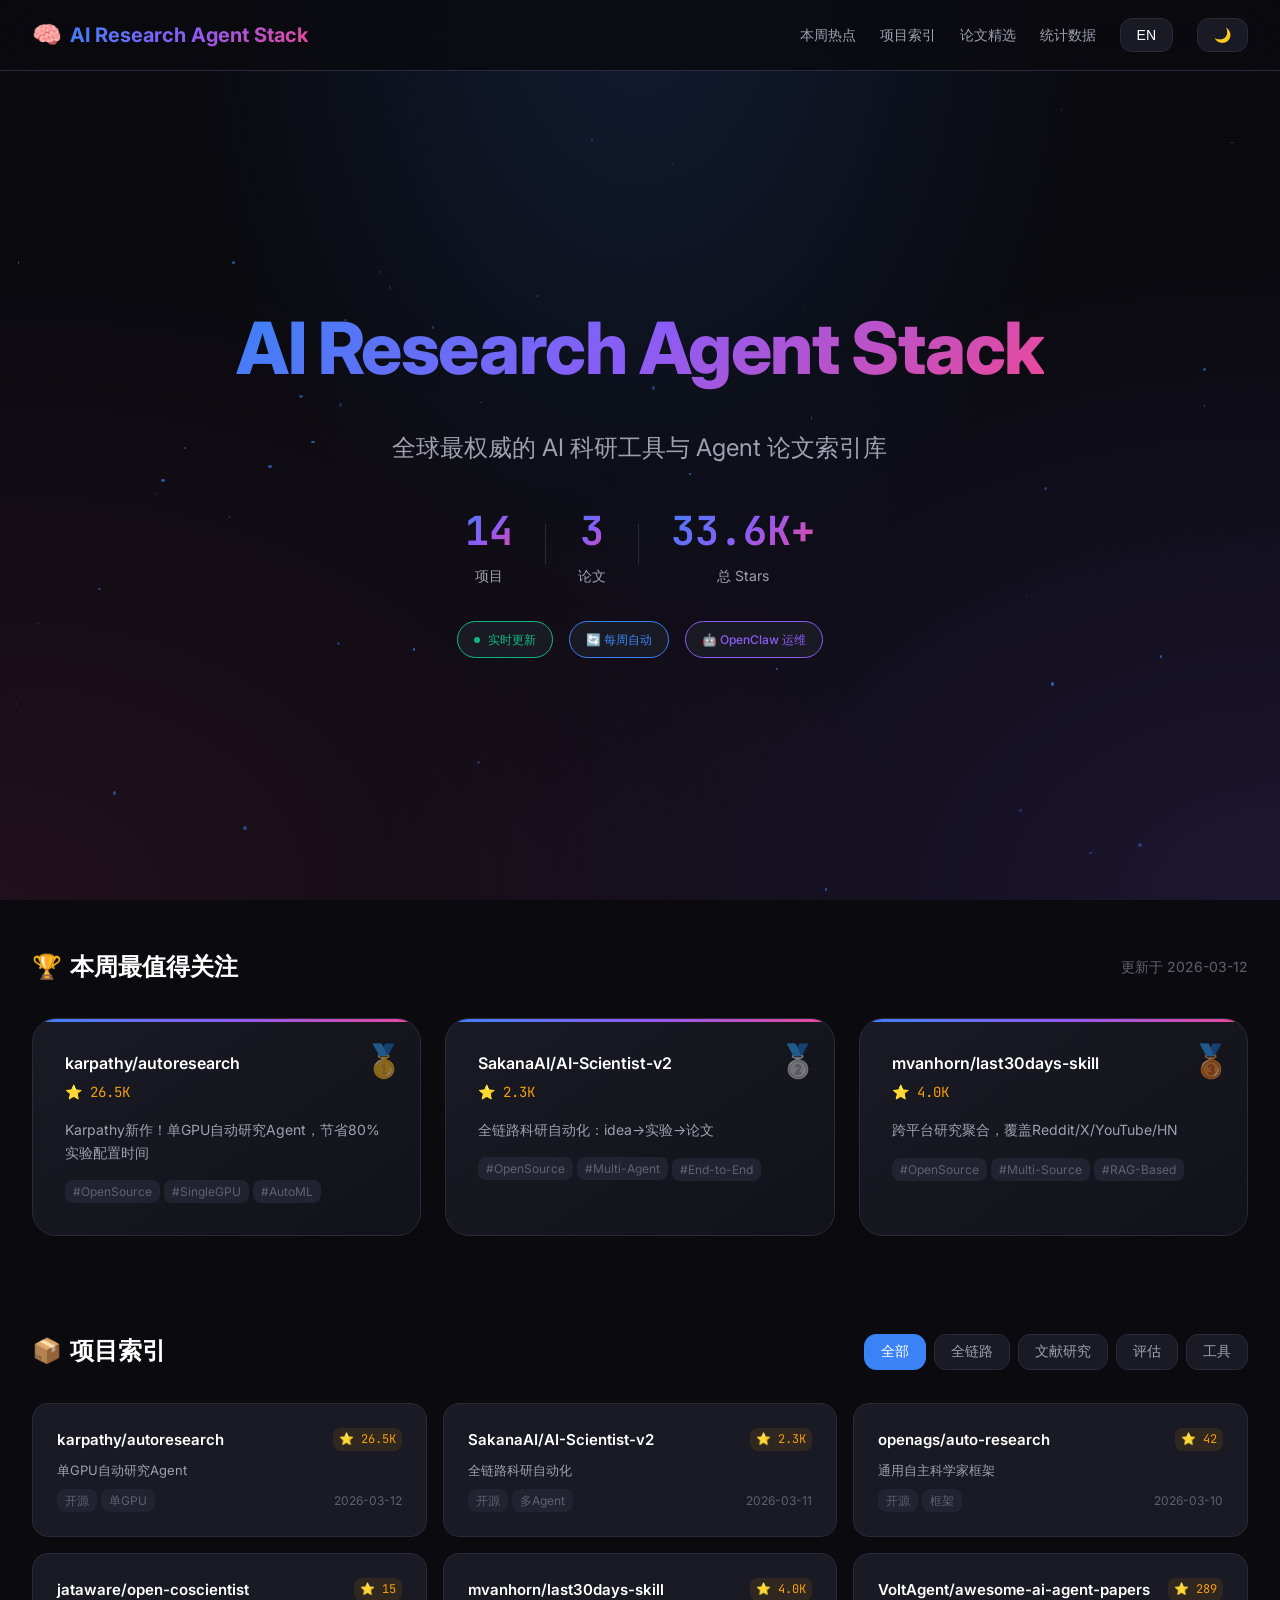
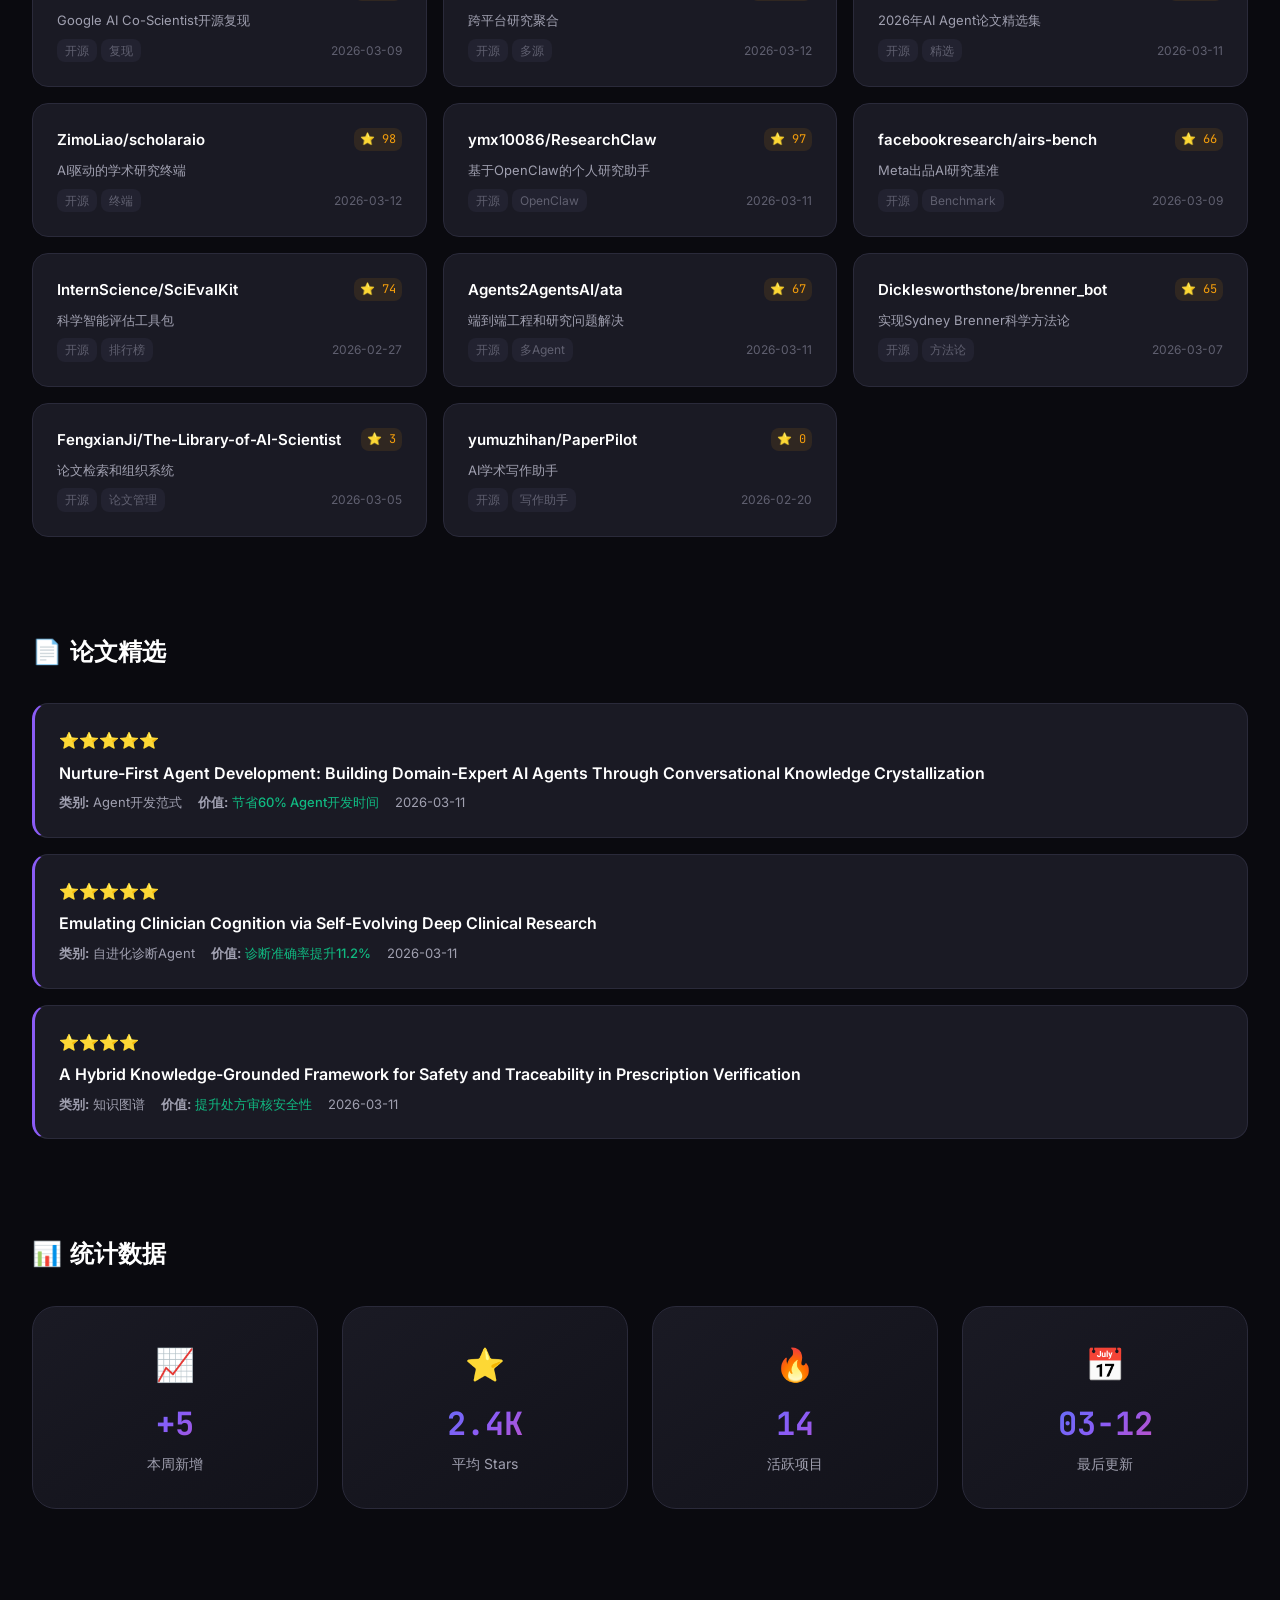
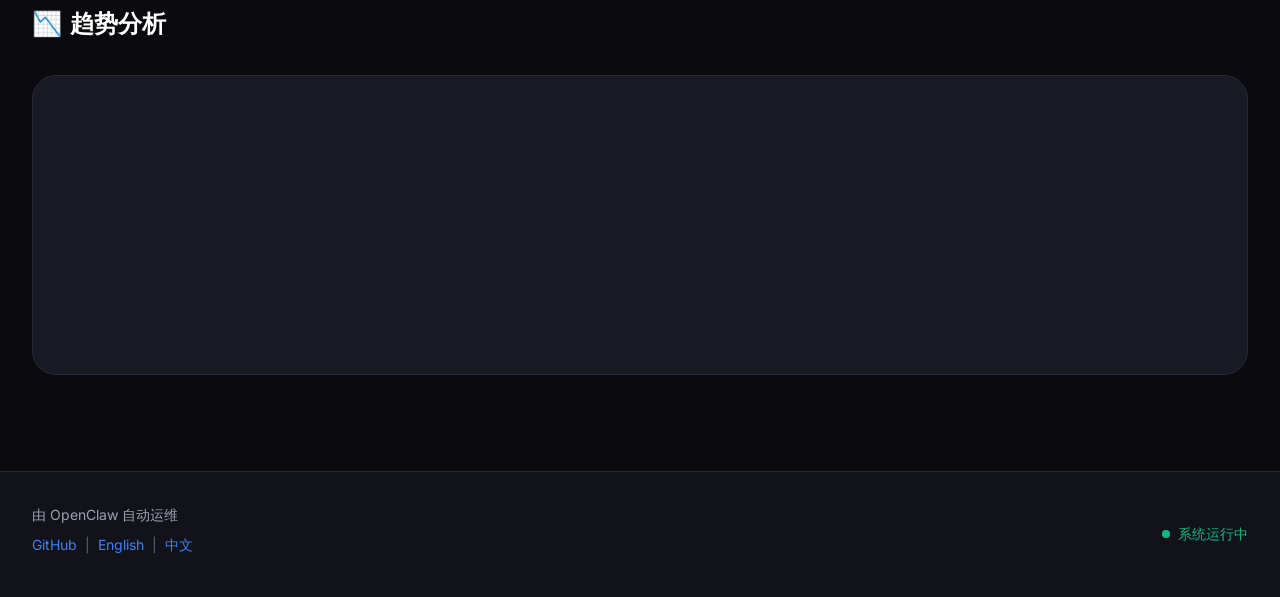
==== docs/index.html @ 5988ff5e "feat: add bilingual support and interactive dashboard - Add README_CN.md for Chinese version - Add m" ====
<!DOCTYPE html>
<html lang="zh-CN">
<head>
    <meta charset="UTF-8">
    <meta name="viewport" content="width=device-width, initial-scale=1.0">
    <title>AI Research Agent Stack - 实时看板</title>
    <link rel="stylesheet" href="css/style.css">
    <link rel="preconnect" href="https://fonts.googleapis.com">
    <link rel="preconnect" href="https://fonts.gstatic.com" crossorigin>
    <link href="https://fonts.googleapis.com/css2?family=Inter:wght@300;400;500;600;700&family=JetBrains+Mono:wght@400;500&display=swap" rel="stylesheet">
</head>
<body>
    <!-- 导航栏 -->
    <nav class="navbar">
        <div class="nav-container">
            <div class="nav-logo">
                <span class="logo-icon">🧠</span>
                <span class="logo-text">AI Research Agent Stack</span>
            </div>
            <div class="nav-links">
                <a href="#highlights" class="nav-link">本周热点</a>
                <a href="#projects" class="nav-link">项目索引</a>
                <a href="#papers" class="nav-link">论文精选</a>
                <a href="#stats" class="nav-link">统计数据</a>
                <button class="lang-toggle" onclick="toggleLanguage()">
                    <span id="langText">EN</span>
                </button>
                <button class="theme-toggle" onclick="toggleTheme()">
                    <span id="themeIcon">🌙</span>
                </button>
            </div>
        </div>
    </nav>

    <!-- 主内容 -->
    <main class="main-content">
        <!-- Hero 区域 -->
        <section class="hero">
            <div class="hero-bg">
                <div class="hero-gradient"></div>
                <div class="hero-particles" id="particles"></div>
            </div>
            <div class="hero-content">
                <h1 class="hero-title">
                    <span class="title-gradient">AI Research Agent Stack</span>
                </h1>
                <p class="hero-subtitle" data-zh="全球最权威的 AI 科研工具与 Agent 论文索引库" data-en="The World's Most Authoritative AI Research Tools & Agent Paper Index">
                    全球最权威的 AI 科研工具与 Agent 论文索引库
                </p>
                <div class="hero-stats">
                    <div class="stat-item">
                        <span class="stat-value" id="totalProjects">14</span>
                        <span class="stat-label" data-zh="项目" data-en="Projects">项目</span>
                    </div>
                    <div class="stat-divider"></div>
                    <div class="stat-item">
                        <span class="stat-value" id="totalPapers">3</span>
                        <span class="stat-label" data-zh="论文" data-en="Papers">论文</span>
                    </div>
                    <div class="stat-divider"></div>
                    <div class="stat-item">
                        <span class="stat-value" id="totalStars">33K+</span>
                        <span class="stat-label" data-zh="总 Stars" data-en="Total Stars">总 Stars</span>
                    </div>
                </div>
                <div class="hero-badges">
                    <span class="badge badge-green">
                        <span class="badge-dot"></span>
                        <span data-zh="实时更新" data-en="Live Updates">实时更新</span>
                    </span>
                    <span class="badge badge-blue">🔄 每周自动</span>
                    <span class="badge badge-purple">🤖 OpenClaw 运维</span>
                </div>
            </div>
        </section>

        <!-- 本周热点 -->
        <section id="highlights" class="section">
            <div class="section-header">
                <h2 class="section-title">
                    <span class="title-icon">🏆</span>
                    <span data-zh="本周最值得关注" data-en="This Week's Highlights">本周最值得关注</span>
                </h2>
                <span class="update-time" id="updateTime">更新于 2026-03-12</span>
            </div>
            <div class="highlights-grid" id="highlightsGrid">
                <!-- 动态生成 -->
            </div>
        </section>

        <!-- 项目索引 -->
        <section id="projects" class="section">
            <div class="section-header">
                <h2 class="section-title">
                    <span class="title-icon">📦</span>
                    <span data-zh="项目索引" data-en="Project Index">项目索引</span>
                </h2>
                <div class="filter-tabs">
                    <button class="filter-tab active" data-filter="all" data-zh="全部" data-en="All">全部</button>
                    <button class="filter-tab" data-filter="full-stack-research" data-zh="全链路" data-en="Full-Stack">全链路</button>
                    <button class="filter-tab" data-filter="literature-research" data-zh="文献研究" data-en="Literature">文献研究</button>
                    <button class="filter-tab" data-filter="benchmark" data-zh="评估" data-en="Benchmark">评估</button>
                    <button class="filter-tab" data-filter="workflow-tools" data-zh="工具" data-en="Tools">工具</button>
                </div>
            </div>
            <div class="projects-grid" id="projectsGrid">
                <!-- 动态生成 -->
            </div>
        </section>

        <!-- 论文精选 -->
        <section id="papers" class="section">
            <div class="section-header">
                <h2 class="section-title">
                    <span class="title-icon">📄</span>
                    <span data-zh="论文精选" data-en="Featured Papers">论文精选</span>
                </h2>
            </div>
            <div class="papers-list" id="papersList">
                <!-- 动态生成 -->
            </div>
        </section>

        <!-- 统计数据 -->
        <section id="stats" class="section">
            <div class="section-header">
                <h2 class="section-title">
                    <span class="title-icon">📊</span>
                    <span data-zh="统计数据" data-en="Statistics">统计数据</span>
                </h2>
            </div>
            <div class="stats-grid">
                <div class="stat-card">
                    <div class="stat-card-icon">📈</div>
                    <div class="stat-card-value" id="weeklyNew">+5</div>
                    <div class="stat-card-label" data-zh="本周新增" data-en="New This Week">本周新增</div>
                </div>
                <div class="stat-card">
                    <div class="stat-card-icon">⭐</div>
                    <div class="stat-card-value" id="avgStars">2.4K</div>
                    <div class="stat-card-label" data-zh="平均 Stars" data-en="Avg Stars">平均 Stars</div>
                </div>
                <div class="stat-card">
                    <div class="stat-card-icon">🔥</div>
                    <div class="stat-card-value" id="activeProjects">14</div>
                    <div class="stat-card-label" data-zh="活跃项目" data-en="Active Projects">活跃项目</div>
                </div>
                <div class="stat-card">
                    <div class="stat-card-icon">📅</div>
                    <div class="stat-card-value" id="lastUpdate">03-12</div>
                    <div class="stat-card-label" data-zh="最后更新" data-en="Last Updated">最后更新</div>
                </div>
            </div>
        </section>

        <!-- 趋势图表 -->
        <section class="section">
            <div class="section-header">
                <h2 class="section-title">
                    <span class="title-icon">📉</span>
                    <span data-zh="趋势分析" data-en="Trend Analysis">趋势分析</span>
                </h2>
            </div>
            <div class="chart-container">
                <canvas id="trendChart"></canvas>
            </div>
        </section>
    </main>

    <!-- 页脚 -->
    <footer class="footer">
        <div class="footer-content">
            <div class="footer-info">
                <p data-zh="由 OpenClaw 自动运维" data-en="Maintained by OpenClaw">由 OpenClaw 自动运维</p>
                <p class="footer-links">
                    <a href="https://github.com/caimingshuo/AI-Research-Agent-Stack" target="_blank">GitHub</a>
                    <span class="footer-divider">|</span>
                    <a href="README.md">English</a>
                    <span class="footer-divider">|</span>
                    <a href="README_CN.md">中文</a>
                </p>
            </div>
            <div class="footer-status">
                <span class="status-dot"></span>
                <span data-zh="系统运行中" data-en="System Online">系统运行中</span>
            </div>
        </div>
    </footer>

    <script src="js/app.js"></script>
</body>
</html>
---- docs/css/style.css ----
/* ===== CSS 变量 ===== */
:root {
    /* 颜色 */
    --bg-primary: #0a0a0f;
    --bg-secondary: #12121a;
    --bg-card: #1a1a24;
    --bg-hover: #222230;
    
    --text-primary: #ffffff;
    --text-secondary: #a0a0b0;
    --text-muted: #606070;
    
    --accent-blue: #3b82f6;
    --accent-purple: #8b5cf6;
    --accent-green: #10b981;
    --accent-orange: #f59e0b;
    --accent-pink: #ec4899;
    --accent-cyan: #06b6d4;
    
    --border-color: #2a2a3a;
    --gradient-primary: linear-gradient(135deg, #3b82f6 0%, #8b5cf6 50%, #ec4899 100%);
    --gradient-card: linear-gradient(145deg, #1a1a24 0%, #12121a 100%);
    
    /* 间距 */
    --spacing-xs: 0.25rem;
    --spacing-sm: 0.5rem;
    --spacing-md: 1rem;
    --spacing-lg: 1.5rem;
    --spacing-xl: 2rem;
    --spacing-2xl: 3rem;
    
    /* 圆角 */
    --radius-sm: 0.5rem;
    --radius-md: 0.75rem;
    --radius-lg: 1rem;
    --radius-xl: 1.5rem;
    
    /* 阴影 */
    --shadow-sm: 0 1px 2px rgba(0, 0, 0, 0.3);
    --shadow-md: 0 4px 6px rgba(0, 0, 0, 0.4);
    --shadow-lg: 0 10px 15px rgba(0, 0, 0, 0.5);
    --shadow-glow: 0 0 20px rgba(59, 130, 246, 0.3);
    
    /* 动画 */
    --transition-fast: 150ms ease;
    --transition-normal: 250ms ease;
    --transition-slow: 400ms ease;
}

/* 浅色主题 */
[data-theme="light"] {
    --bg-primary: #f8fafc;
    --bg-secondary: #ffffff;
    --bg-card: #ffffff;
    --bg-hover: #f1f5f9;
    
    --text-primary: #1e293b;
    --text-secondary: #64748b;
    --text-muted: #94a3b8;
    
    --border-color: #e2e8f0;
    --gradient-card: linear-gradient(145deg, #ffffff 0%, #f8fafc 100%);
    
    --shadow-sm: 0 1px 2px rgba(0, 0, 0, 0.05);
    --shadow-md: 0 4px 6px rgba(0, 0, 0, 0.07);
    --shadow-lg: 0 10px 15px rgba(0, 0, 0, 0.1);
}

/* ===== 基础样式 ===== */
* {
    margin: 0;
    padding: 0;
    box-sizing: border-box;
}

html {
    scroll-behavior: smooth;
}

body {
    font-family: 'Inter', -apple-system, BlinkMacSystemFont, 'Segoe UI', sans-serif;
    background-color: var(--bg-primary);
    color: var(--text-primary);
    line-height: 1.6;
    overflow-x: hidden;
}

/* ===== 导航栏 ===== */
.navbar {
    position: fixed;
    top: 0;
    left: 0;
    right: 0;
    z-index: 1000;
    background: rgba(10, 10, 15, 0.8);
    backdrop-filter: blur(20px);
    border-bottom: 1px solid var(--border-color);
    padding: var(--spacing-md) 0;
}

.nav-container {
    max-width: 1400px;
    margin: 0 auto;
    padding: 0 var(--spacing-xl);
    display: flex;
    align-items: center;
    justify-content: space-between;
}

.nav-logo {
    display: flex;
    align-items: center;
    gap: var(--spacing-sm);
}

.logo-icon {
    font-size: 1.5rem;
}

.logo-text {
    font-size: 1.25rem;
    font-weight: 700;
    background: var(--gradient-primary);
    -webkit-background-clip: text;
    -webkit-text-fill-color: transparent;
    background-clip: text;
}

.nav-links {
    display: flex;
    align-items: center;
    gap: var(--spacing-lg);
}

.nav-link {
    color: var(--text-secondary);
    text-decoration: none;
    font-size: 0.875rem;
    font-weight: 500;
    transition: color var(--transition-fast);
}

.nav-link:hover {
    color: var(--text-primary);
}

.lang-toggle, .theme-toggle {
    background: var(--bg-card);
    border: 1px solid var(--border-color);
    border-radius: var(--radius-md);
    padding: var(--spacing-sm) var(--spacing-md);
    color: var(--text-primary);
    font-size: 0.875rem;
    cursor: pointer;
    transition: all var(--transition-fast);
}

.lang-toggle:hover, .theme-toggle:hover {
    background: var(--bg-hover);
    border-color: var(--accent-blue);
}

/* ===== Hero 区域 ===== */
.hero {
    position: relative;
    min-height: 100vh;
    display: flex;
    align-items: center;
    justify-content: center;
    padding: 6rem var(--spacing-xl) var(--spacing-2xl);
    overflow: hidden;
}

.hero-bg {
    position: absolute;
    inset: 0;
    z-index: 0;
}

.hero-gradient {
    position: absolute;
    inset: 0;
    background: radial-gradient(ellipse at top, rgba(59, 130, 246, 0.15) 0%, transparent 50%),
                radial-gradient(ellipse at bottom right, rgba(139, 92, 246, 0.15) 0%, transparent 50%),
                radial-gradient(ellipse at bottom left, rgba(236, 72, 153, 0.1) 0%, transparent 50%);
}

.hero-particles {
    position: absolute;
    inset: 0;
}

.hero-content {
    position: relative;
    z-index: 1;
    text-align: center;
    max-width: 900px;
}

.hero-title {
    font-size: clamp(2.5rem, 8vw, 4.5rem);
    font-weight: 800;
    margin-bottom: var(--spacing-lg);
    letter-spacing: -0.02em;
}

.title-gradient {
    background: var(--gradient-primary);
    -webkit-background-clip: text;
    -webkit-text-fill-color: transparent;
    background-clip: text;
}

.hero-subtitle {
    font-size: clamp(1rem, 3vw, 1.5rem);
    color: var(--text-secondary);
    margin-bottom: var(--spacing-xl);
    font-weight: 400;
}

.hero-stats {
    display: flex;
    justify-content: center;
    align-items: center;
    gap: var(--spacing-xl);
    margin-bottom: var(--spacing-xl);
}

.stat-item {
    text-align: center;
}

.stat-value {
    display: block;
    font-size: 2.5rem;
    font-weight: 700;
    background: var(--gradient-primary);
    -webkit-background-clip: text;
    -webkit-text-fill-color: transparent;
    background-clip: text;
    font-family: 'JetBrains Mono', monospace;
}

.stat-label {
    font-size: 0.875rem;
    color: var(--text-secondary);
}

.stat-divider {
    width: 1px;
    height: 40px;
    background: var(--border-color);
}

.hero-badges {
    display: flex;
    justify-content: center;
    gap: var(--spacing-md);
    flex-wrap: wrap;
}

.badge {
    display: inline-flex;
    align-items: center;
    gap: var(--spacing-sm);
    padding: var(--spacing-sm) var(--spacing-md);
    border-radius: var(--radius-xl);
    font-size: 0.75rem;
    font-weight: 500;
    background: var(--bg-card);
    border: 1px solid var(--border-color);
}

.badge-green {
    border-color: var(--accent-green);
    color: var(--accent-green);
}

.badge-dot {
    width: 6px;
    height: 6px;
    border-radius: 50%;
    background: var(--accent-green);
    animation: pulse 2s infinite;
}

@keyframes pulse {
    0%, 100% { opacity: 1; }
    50% { opacity: 0.5; }
}

.badge-blue {
    border-color: var(--accent-blue);
    color: var(--accent-blue);
}

.badge-purple {
    border-color: var(--accent-purple);
    color: var(--accent-purple);
}

/* ===== Section ===== */
.section {
    padding: var(--spacing-2xl) var(--spacing-xl);
    max-width: 1400px;
    margin: 0 auto;
}

.section-header {
    display: flex;
    align-items: center;
    justify-content: space-between;
    margin-bottom: var(--spacing-xl);
    flex-wrap: wrap;
    gap: var(--spacing-md);
}

.section-title {
    display: flex;
    align-items: center;
    gap: var(--spacing-sm);
    font-size: 1.5rem;
    font-weight: 700;
}

.title-icon {
    font-size: 1.5rem;
}

.update-time {
    font-size: 0.875rem;
    color: var(--text-muted);
}

/* ===== Filter Tabs ===== */
.filter-tabs {
    display: flex;
    gap: var(--spacing-sm);
    flex-wrap: wrap;
}

.filter-tab {
    padding: var(--spacing-sm) var(--spacing-md);
    background: var(--bg-card);
    border: 1px solid var(--border-color);
    border-radius: var(--radius-md);
    color: var(--text-secondary);
    font-size: 0.875rem;
    cursor: pointer;
    transition: all var(--transition-fast);
}

.filter-tab:hover {
    background: var(--bg-hover);
    color: var(--text-primary);
}

.filter-tab.active {
    background: var(--accent-blue);
    border-color: var(--accent-blue);
    color: white;
}

/* ===== Highlights Grid ===== */
.highlights-grid {
    display: grid;
    grid-template-columns: repeat(auto-fit, minmax(320px, 1fr));
    gap: var(--spacing-lg);
}

.highlight-card {
    position: relative;
    background: var(--gradient-card);
    border: 1px solid var(--border-color);
    border-radius: var(--radius-xl);
    padding: var(--spacing-xl);
    transition: all var(--transition-normal);
    overflow: hidden;
}

.highlight-card::before {
    content: '';
    position: absolute;
    top: 0;
    left: 0;
    right: 0;
    height: 3px;
    background: var(--gradient-primary);
}

.highlight-card:hover {
    transform: translateY(-4px);
    border-color: var(--accent-blue);
    box-shadow: var(--shadow-glow);
}

.highlight-rank {
    position: absolute;
    top: var(--spacing-md);
    right: var(--spacing-md);
    font-size: 2rem;
    opacity: 0.5;
}

.highlight-header {
    display: flex;
    align-items: flex-start;
    gap: var(--spacing-md);
    margin-bottom: var(--spacing-md);
}

.highlight-icon {
    width: 48px;
    height: 48px;
    display: flex;
    align-items: center;
    justify-content: center;
    font-size: 1.5rem;
    background: var(--bg-hover);
    border-radius: var(--radius-md);
}

.highlight-info {
    flex: 1;
}

.highlight-name {
    font-size: 1rem;
    font-weight: 600;
    margin-bottom: var(--spacing-xs);
    color: var(--text-primary);
}

.highlight-name a {
    color: inherit;
    text-decoration: none;
}

.highlight-name a:hover {
    color: var(--accent-blue);
}

.highlight-stars {
    font-family: 'JetBrains Mono', monospace;
    font-size: 0.875rem;
    color: var(--accent-orange);
}

.highlight-desc {
    font-size: 0.875rem;
    color: var(--text-secondary);
    margin-bottom: var(--spacing-md);
}

.highlight-tags {
    display: flex;
    flex-wrap: wrap;
    gap: var(--spacing-xs);
}

.tag {
    font-size: 0.75rem;
    padding: 2px 8px;
    background: var(--bg-hover);
    border-radius: var(--radius-sm);
    color: var(--text-muted);
}

/* ===== Projects Grid ===== */
.projects-grid {
    display: grid;
    grid-template-columns: repeat(auto-fill, minmax(300px, 1fr));
    gap: var(--spacing-md);
}

.project-card {
    background: var(--bg-card);
    border: 1px solid var(--border-color);
    border-radius: var(--radius-lg);
    padding: var(--spacing-lg);
    transition: all var(--transition-fast);
}

.project-card:hover {
    border-color: var(--accent-purple);
    transform: translateY(-2px);
}

.project-header {
    display: flex;
    justify-content: space-between;
    align-items: flex-start;
    margin-bottom: var(--spacing-sm);
}

.project-name {
    font-weight: 600;
    font-size: 0.9375rem;
}

.project-name a {
    color: var(--text-primary);
    text-decoration: none;
}

.project-name a:hover {
    color: var(--accent-blue);
}

.project-stars {
    font-family: 'JetBrains Mono', monospace;
    font-size: 0.75rem;
    color: var(--accent-orange);
    background: rgba(245, 158, 11, 0.1);
    padding: 2px 6px;
    border-radius: var(--radius-sm);
}

.project-desc {
    font-size: 0.8125rem;
    color: var(--text-secondary);
    margin-bottom: var(--spacing-sm);
}

.project-meta {
    display: flex;
    justify-content: space-between;
    align-items: center;
    font-size: 0.75rem;
    color: var(--text-muted);
}

.project-tags {
    display: flex;
    gap: var(--spacing-xs);
}

/* ===== Papers List ===== */
.papers-list {
    display: flex;
    flex-direction: column;
    gap: var(--spacing-md);
}

.paper-card {
    background: var(--bg-card);
    border: 1px solid var(--border-color);
    border-left: 3px solid var(--accent-purple);
    border-radius: var(--radius-lg);
    padding: var(--spacing-lg);
    transition: all var(--transition-fast);
}

.paper-card:hover {
    border-left-color: var(--accent-blue);
    background: var(--bg-hover);
}

.paper-rating {
    display: inline-flex;
    gap: 2px;
    margin-bottom: var(--spacing-sm);
}

.star {
    color: var(--accent-orange);
}

.paper-title {
    font-size: 1rem;
    font-weight: 600;
    margin-bottom: var(--spacing-sm);
    line-height: 1.4;
}

.paper-title a {
    color: var(--text-primary);
    text-decoration: none;
}

.paper-title a:hover {
    color: var(--accent-blue);
}

.paper-meta {
    display: flex;
    flex-wrap: wrap;
    gap: var(--spacing-md);
    font-size: 0.8125rem;
    color: var(--text-secondary);
}

.paper-value {
    color: var(--accent-green);
    font-weight: 500;
}

/* ===== Stats Grid ===== */
.stats-grid {
    display: grid;
    grid-template-columns: repeat(auto-fit, minmax(200px, 1fr));
    gap: var(--spacing-lg);
}

.stat-card {
    background: var(--gradient-card);
    border: 1px solid var(--border-color);
    border-radius: var(--radius-xl);
    padding: var(--spacing-xl);
    text-align: center;
    transition: all var(--transition-fast);
}

.stat-card:hover {
    border-color: var(--accent-cyan);
    transform: scale(1.02);
}

.stat-card-icon {
    font-size: 2rem;
    margin-bottom: var(--spacing-sm);
}

.stat-card-value {
    font-size: 2rem;
    font-weight: 700;
    font-family: 'JetBrains Mono', monospace;
    background: var(--gradient-primary);
    -webkit-background-clip: text;
    -webkit-text-fill-color: transparent;
    background-clip: text;
    margin-bottom: var(--spacing-xs);
}

.stat-card-label {
    font-size: 0.875rem;
    color: var(--text-secondary);
}

/* ===== Chart Container ===== */
.chart-container {
    background: var(--bg-card);
    border: 1px solid var(--border-color);
    border-radius: var(--radius-xl);
    padding: var(--spacing-xl);
    min-height: 300px;
}

/* ===== Footer ===== */
.footer {
    background: var(--bg-secondary);
    border-top: 1px solid var(--border-color);
    padding: var(--spacing-xl);
    margin-top: var(--spacing-2xl);
}

.footer-content {
    max-width: 1400px;
    margin: 0 auto;
    display: flex;
    justify-content: space-between;
    align-items: center;
    flex-wrap: wrap;
    gap: var(--spacing-md);
}

.footer-info p {
    font-size: 0.875rem;
    color: var(--text-secondary);
    margin-bottom: var(--spacing-sm);
}

.footer-links {
    display: flex;
    gap: var(--spacing-sm);
    align-items: center;
}

.footer-links a {
    color: var(--accent-blue);
    text-decoration: none;
    font-size: 0.875rem;
}

.footer-links a:hover {
    text-decoration: underline;
}

.footer-divider {
    color: var(--text-muted);
}

.footer-status {
    display: flex;
    align-items: center;
    gap: var(--spacing-sm);
    font-size: 0.875rem;
    color: var(--accent-green);
}

.status-dot {
    width: 8px;
    height: 8px;
    border-radius: 50%;
    background: var(--accent-green);
    animation: pulse 2s infinite;
}

/* ===== 响应式 ===== */
@media (max-width: 768px) {
    .nav-links {
        display: none;
    }
    
    .hero-stats {
        flex-direction: column;
        gap: var(--spacing-lg);
    }
    
    .stat-divider {
        display: none;
    }
    
    .section-header {
        flex-direction: column;
        align-items: flex-start;
    }
    
    .footer-content {
        flex-direction: column;
        text-align: center;
    }
}

/* ===== 动画 ===== */
@keyframes fadeInUp {
    from {
        opacity: 0;
        transform: translateY(20px);
    }
    to {
        opacity: 1;
        transform: translateY(0);
    }
}

.fade-in-up {
    animation: fadeInUp 0.6s ease forwards;
}

/* ===== 滚动条 ===== */
::-webkit-scrollbar {
    width: 8px;
}

::-webkit-scrollbar-track {
    background: var(--bg-primary);
}

::-webkit-scrollbar-thumb {
    background: var(--border-color);
    border-radius: 4px;
}

::-webkit-scrollbar-thumb:hover {
    background: var(--text-muted);
}
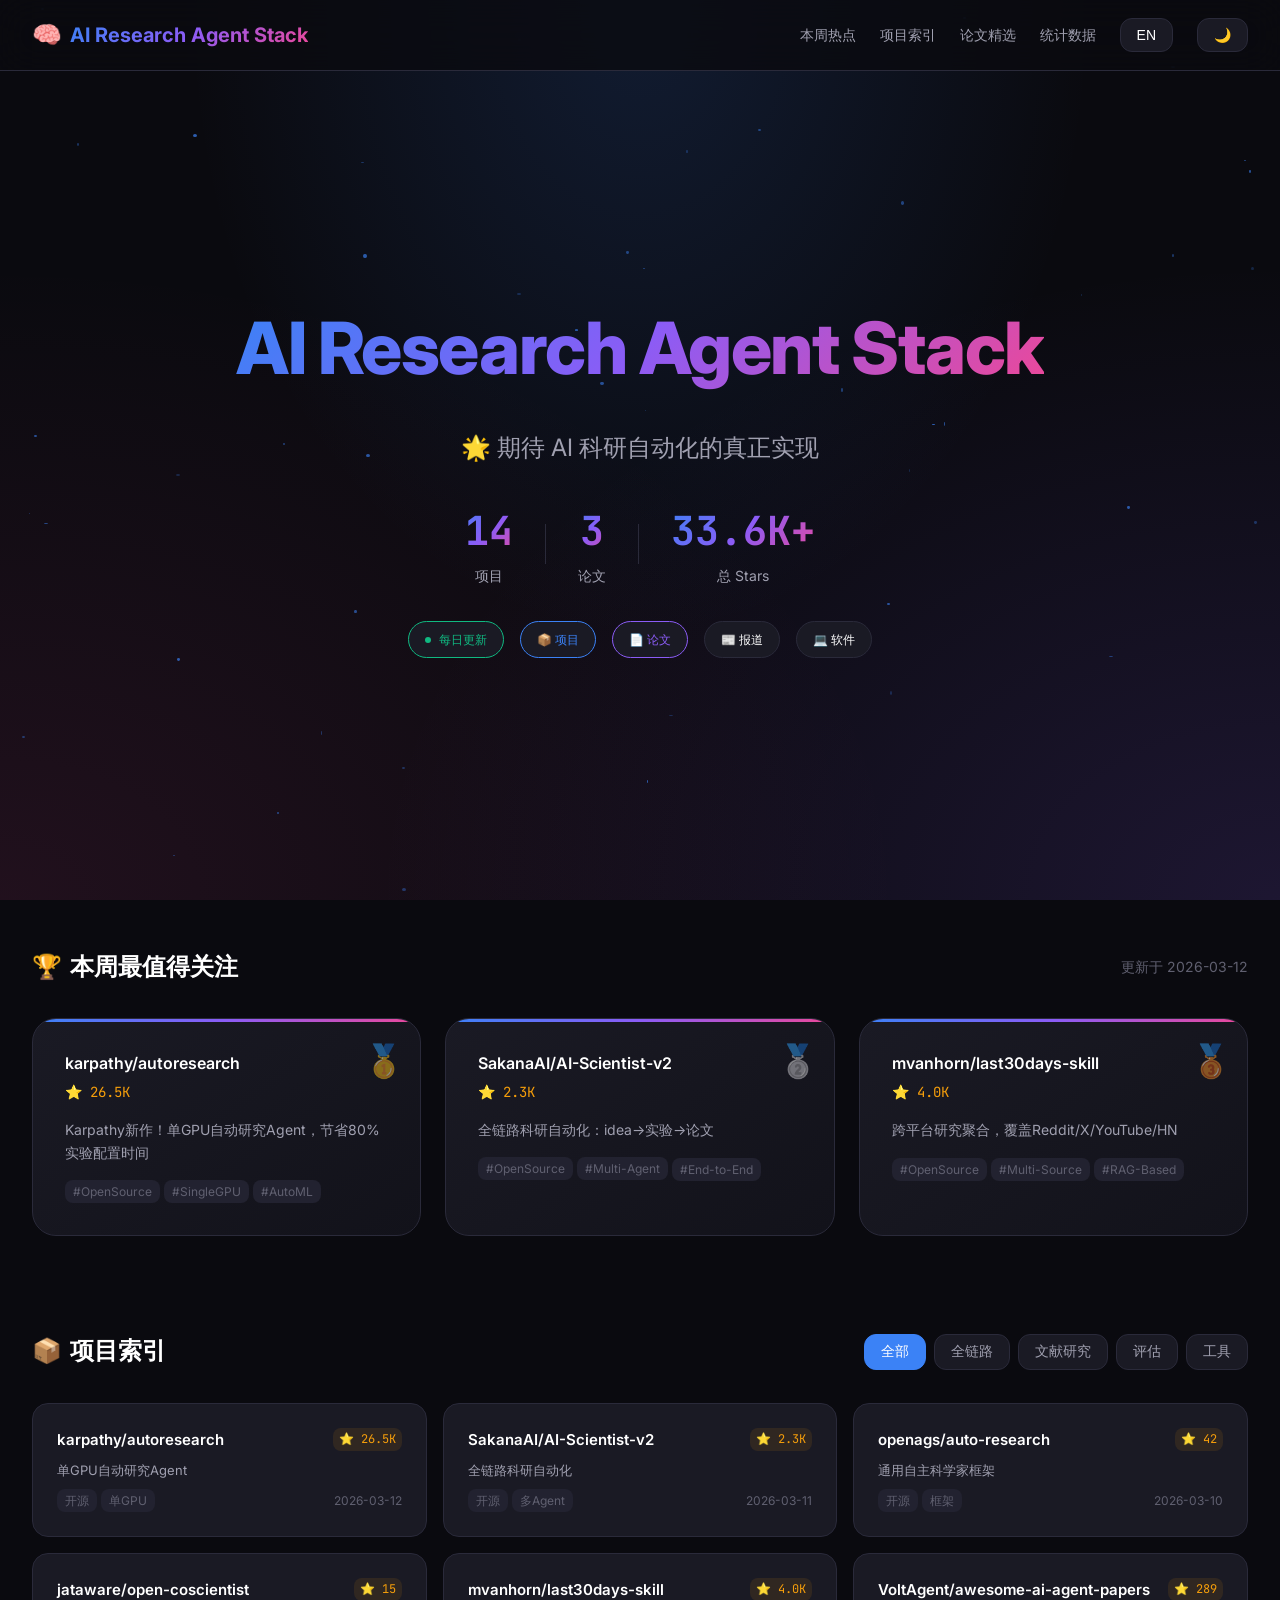
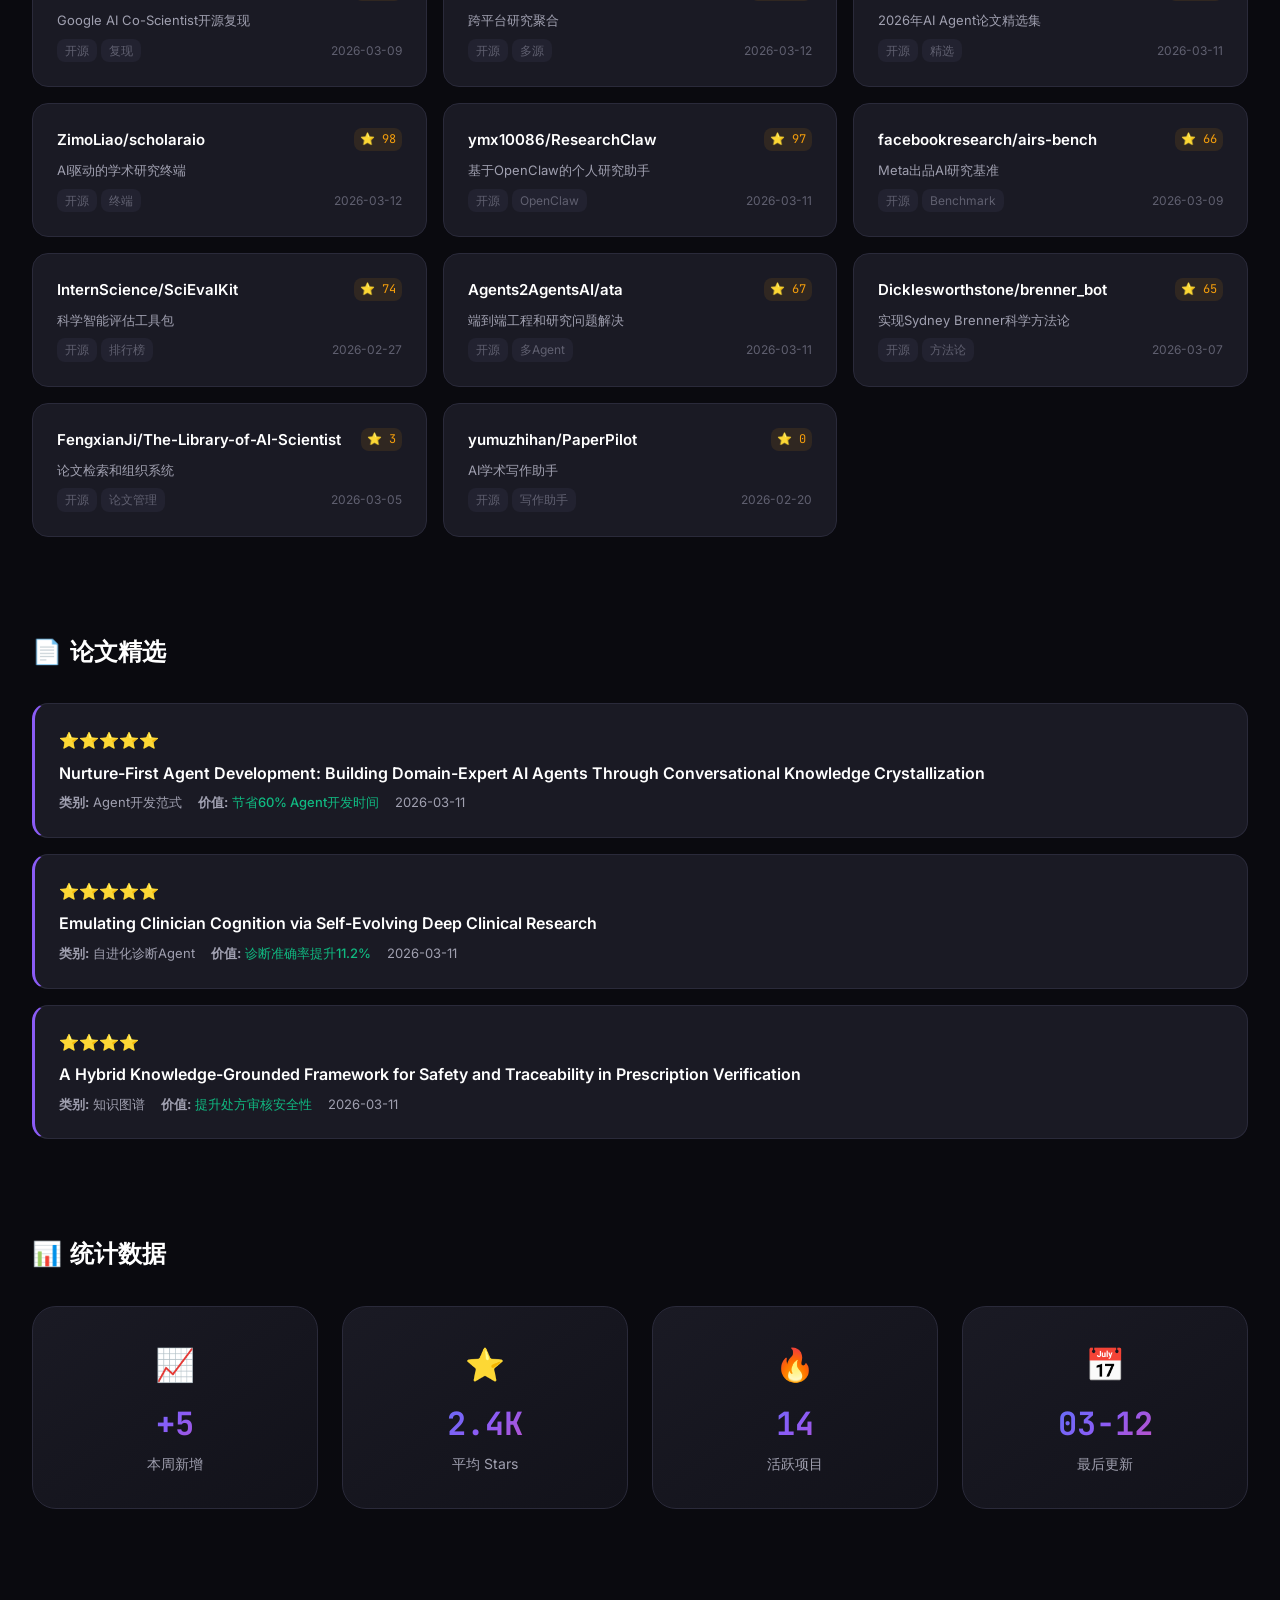
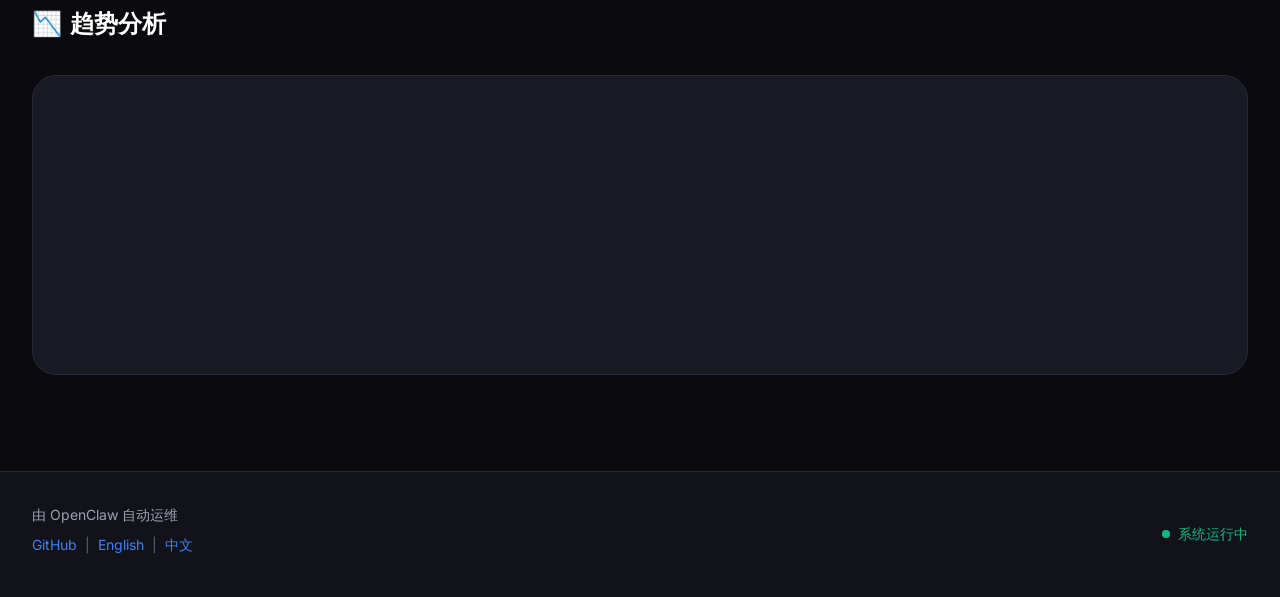
==== commit a41f2a42: "feat: update project positioning and expand scope - Change slogan to '期待 AI 科研自动化的真正实现' - Add News &" ====
--- a/docs/index.html
+++ b/docs/index.html
@@ -44,8 +44,8 @@
                 <h1 class="hero-title">
                     <span class="title-gradient">AI Research Agent Stack</span>
                 </h1>
-                <p class="hero-subtitle" data-zh="全球最权威的 AI 科研工具与 Agent 论文索引库" data-en="The World's Most Authoritative AI Research Tools & Agent Paper Index">
-                    全球最权威的 AI 科研工具与 Agent 论文索引库
+                <p class="hero-subtitle" data-zh="🌟 期待 AI 科研自动化的真正实现" data-en="🌟 Looking Forward to the True Realization of AI Research Automation">
+                    🌟 期待 AI 科研自动化的真正实现
                 </p>
                 <div class="hero-stats">
                     <div class="stat-item">
@@ -66,10 +66,12 @@
                 <div class="hero-badges">
                     <span class="badge badge-green">
                         <span class="badge-dot"></span>
-                        <span data-zh="实时更新" data-en="Live Updates">实时更新</span>
+                        <span data-zh="每日更新" data-en="Daily Updates">每日更新</span>
                     </span>
-                    <span class="badge badge-blue">🔄 每周自动</span>
-                    <span class="badge badge-purple">🤖 OpenClaw 运维</span>
+                    <span class="badge badge-blue">📦 项目</span>
+                    <span class="badge badge-purple">📄 论文</span>
+                    <span class="badge badge-orange">📰 报道</span>
+                    <span class="badge badge-cyan">💻 软件</span>
                 </div>
             </div>
         </section>
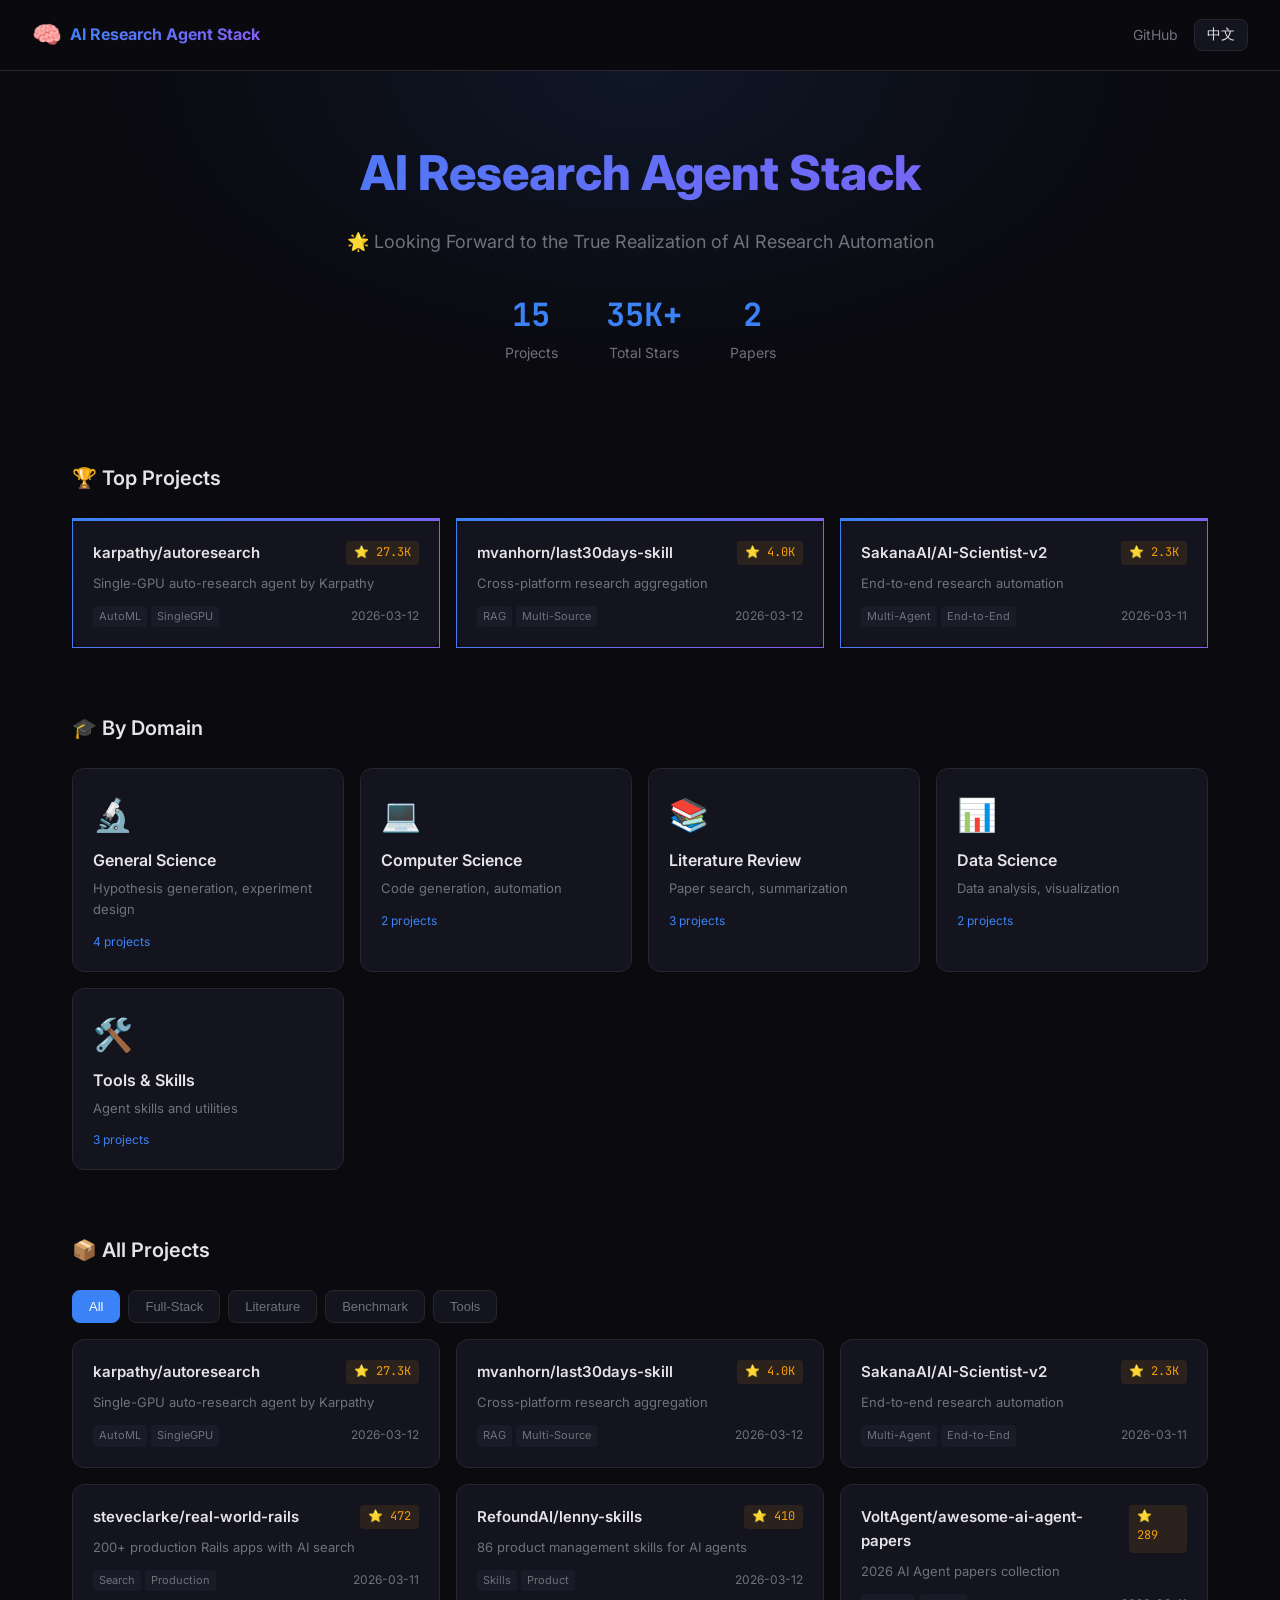
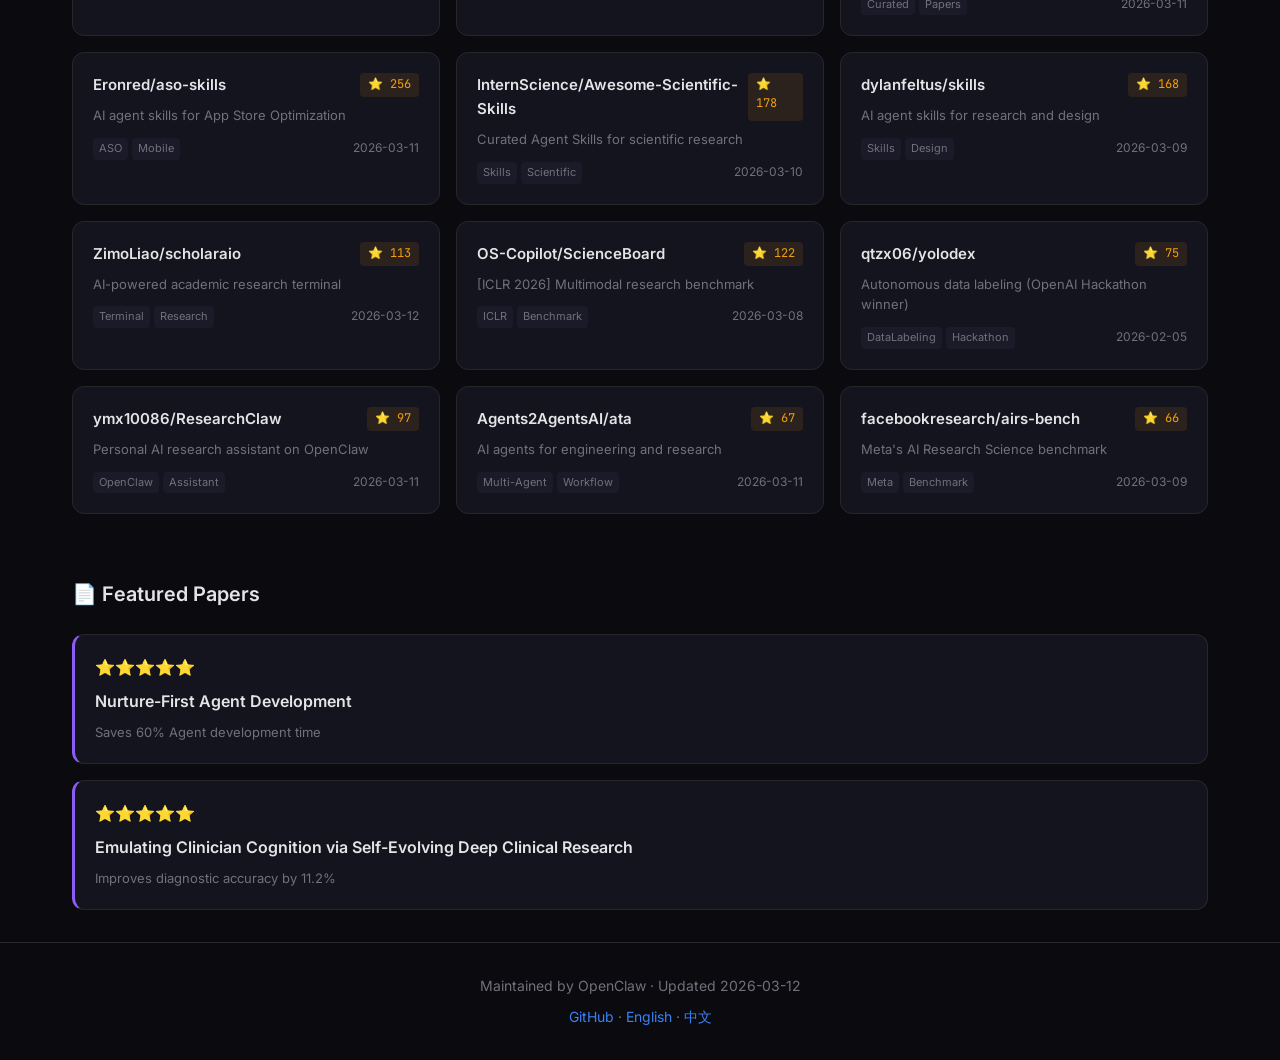
==== commit 528dba1b: "feat: major v2 upgrade - bilingual, domain classification, refined criteria - Clean bilingual separa" ====
--- a/docs/index.html
+++ b/docs/index.html
@@ -1,192 +1,87 @@
 <!DOCTYPE html>
-<html lang="zh-CN">
+<html lang="en">
 <head>
     <meta charset="UTF-8">
     <meta name="viewport" content="width=device-width, initial-scale=1.0">
-    <title>AI Research Agent Stack - 实时看板</title>
+    <title>AI Research Agent Stack</title>
     <link rel="stylesheet" href="css/style.css">
-    <link rel="preconnect" href="https://fonts.googleapis.com">
-    <link rel="preconnect" href="https://fonts.gstatic.com" crossorigin>
-    <link href="https://fonts.googleapis.com/css2?family=Inter:wght@300;400;500;600;700&family=JetBrains+Mono:wght@400;500&display=swap" rel="stylesheet">
+    <link href="https://fonts.googleapis.com/css2?family=Inter:wght@400;500;600;700&family=JetBrains+Mono:wght@400;500&display=swap" rel="stylesheet">
 </head>
 <body>
-    <!-- 导航栏 -->
     <nav class="navbar">
-        <div class="nav-container">
-            <div class="nav-logo">
-                <span class="logo-icon">🧠</span>
-                <span class="logo-text">AI Research Agent Stack</span>
-            </div>
-            <div class="nav-links">
-                <a href="#highlights" class="nav-link">本周热点</a>
-                <a href="#projects" class="nav-link">项目索引</a>
-                <a href="#papers" class="nav-link">论文精选</a>
-                <a href="#stats" class="nav-link">统计数据</a>
-                <button class="lang-toggle" onclick="toggleLanguage()">
-                    <span id="langText">EN</span>
-                </button>
-                <button class="theme-toggle" onclick="toggleTheme()">
-                    <span id="themeIcon">🌙</span>
-                </button>
-            </div>
+        <div class="nav-brand">
+            <span class="nav-icon">🧠</span>
+            <span class="nav-title">AI Research Agent Stack</span>
+        </div>
+        <div class="nav-actions">
+            <a href="https://github.com/caimingshuo/AI-Research-Agent-Stack" class="nav-link" target="_blank">GitHub</a>
+            <button class="btn-lang" onclick="toggleLang()">
+                <span id="langLabel">中文</span>
+            </button>
         </div>
     </nav>
 
-    <!-- 主内容 -->
-    <main class="main-content">
-        <!-- Hero 区域 -->
+    <main>
         <section class="hero">
-            <div class="hero-bg">
-                <div class="hero-gradient"></div>
-                <div class="hero-particles" id="particles"></div>
-            </div>
-            <div class="hero-content">
-                <h1 class="hero-title">
-                    <span class="title-gradient">AI Research Agent Stack</span>
-                </h1>
-                <p class="hero-subtitle" data-zh="🌟 期待 AI 科研自动化的真正实现" data-en="🌟 Looking Forward to the True Realization of AI Research Automation">
-                    🌟 期待 AI 科研自动化的真正实现
-                </p>
-                <div class="hero-stats">
-                    <div class="stat-item">
-                        <span class="stat-value" id="totalProjects">14</span>
-                        <span class="stat-label" data-zh="项目" data-en="Projects">项目</span>
-                    </div>
-                    <div class="stat-divider"></div>
-                    <div class="stat-item">
-                        <span class="stat-value" id="totalPapers">3</span>
-                        <span class="stat-label" data-zh="论文" data-en="Papers">论文</span>
-                    </div>
-                    <div class="stat-divider"></div>
-                    <div class="stat-item">
-                        <span class="stat-value" id="totalStars">33K+</span>
-                        <span class="stat-label" data-zh="总 Stars" data-en="Total Stars">总 Stars</span>
-                    </div>
+            <h1 class="hero-title">AI Research Agent Stack</h1>
+            <p class="hero-subtitle" data-en="🌟 Looking Forward to the True Realization of AI Research Automation" data-zh="🌟 期待 AI 科研自动化的真正实现">
+                🌟 Looking Forward to the True Realization of AI Research Automation
+            </p>
+            <div class="hero-stats">
+                <div class="stat">
+                    <span class="stat-num" id="projectCount">15</span>
+                    <span class="stat-label" data-en="Projects" data-zh="项目">Projects</span>
                 </div>
-                <div class="hero-badges">
-                    <span class="badge badge-green">
-                        <span class="badge-dot"></span>
-                        <span data-zh="每日更新" data-en="Daily Updates">每日更新</span>
-                    </span>
-                    <span class="badge badge-blue">📦 项目</span>
-                    <span class="badge badge-purple">📄 论文</span>
-                    <span class="badge badge-orange">📰 报道</span>
-                    <span class="badge badge-cyan">💻 软件</span>
+                <div class="stat">
+                    <span class="stat-num" id="starCount">35K+</span>
+                    <span class="stat-label" data-en="Total Stars" data-zh="总Stars">Total Stars</span>
+                </div>
+                <div class="stat">
+                    <span class="stat-num" id="paperCount">2</span>
+                    <span class="stat-label" data-en="Papers" data-zh="论文">Papers</span>
                 </div>
             </div>
         </section>
 
-        <!-- 本周热点 -->
-        <section id="highlights" class="section">
-            <div class="section-header">
-                <h2 class="section-title">
-                    <span class="title-icon">🏆</span>
-                    <span data-zh="本周最值得关注" data-en="This Week's Highlights">本周最值得关注</span>
-                </h2>
-                <span class="update-time" id="updateTime">更新于 2026-03-12</span>
-            </div>
-            <div class="highlights-grid" id="highlightsGrid">
-                <!-- 动态生成 -->
-            </div>
+        <section class="section">
+            <h2 class="section-title" data-en="🏆 Top Projects" data-zh="🏆 热门项目">🏆 Top Projects</h2>
+            <div class="grid" id="topProjects"></div>
         </section>
 
-        <!-- 项目索引 -->
-        <section id="projects" class="section">
-            <div class="section-header">
-                <h2 class="section-title">
-                    <span class="title-icon">📦</span>
-                    <span data-zh="项目索引" data-en="Project Index">项目索引</span>
-                </h2>
-                <div class="filter-tabs">
-                    <button class="filter-tab active" data-filter="all" data-zh="全部" data-en="All">全部</button>
-                    <button class="filter-tab" data-filter="full-stack-research" data-zh="全链路" data-en="Full-Stack">全链路</button>
-                    <button class="filter-tab" data-filter="literature-research" data-zh="文献研究" data-en="Literature">文献研究</button>
-                    <button class="filter-tab" data-filter="benchmark" data-zh="评估" data-en="Benchmark">评估</button>
-                    <button class="filter-tab" data-filter="workflow-tools" data-zh="工具" data-en="Tools">工具</button>
-                </div>
-            </div>
-            <div class="projects-grid" id="projectsGrid">
-                <!-- 动态生成 -->
-            </div>
+        <section class="section">
+            <h2 class="section-title" data-en="🎓 By Domain" data-zh="🎓 学科分类">🎓 By Domain</h2>
+            <div class="domains" id="domains"></div>
         </section>
 
-        <!-- 论文精选 -->
-        <section id="papers" class="section">
-            <div class="section-header">
-                <h2 class="section-title">
-                    <span class="title-icon">📄</span>
-                    <span data-zh="论文精选" data-en="Featured Papers">论文精选</span>
-                </h2>
+        <section class="section">
+            <h2 class="section-title" data-en="📦 All Projects" data-zh="📦 全部项目">📦 All Projects</h2>
+            <div class="filters">
+                <button class="filter-btn active" data-cat="all" data-en="All" data-zh="全部">All</button>
+                <button class="filter-btn" data-cat="full-stack-research" data-en="Full-Stack" data-zh="全链路">Full-Stack</button>
+                <button class="filter-btn" data-cat="literature-research" data-en="Literature" data-zh="文献">Literature</button>
+                <button class="filter-btn" data-cat="benchmark" data-en="Benchmark" data-zh="基准">Benchmark</button>
+                <button class="filter-btn" data-cat="tools" data-en="Tools" data-zh="工具">Tools</button>
             </div>
-            <div class="papers-list" id="papersList">
-                <!-- 动态生成 -->
-            </div>
+            <div class="grid" id="allProjects"></div>
         </section>
 
-        <!-- 统计数据 -->
-        <section id="stats" class="section">
-            <div class="section-header">
-                <h2 class="section-title">
-                    <span class="title-icon">📊</span>
-                    <span data-zh="统计数据" data-en="Statistics">统计数据</span>
-                </h2>
-            </div>
-            <div class="stats-grid">
-                <div class="stat-card">
-                    <div class="stat-card-icon">📈</div>
-                    <div class="stat-card-value" id="weeklyNew">+5</div>
-                    <div class="stat-card-label" data-zh="本周新增" data-en="New This Week">本周新增</div>
-                </div>
-                <div class="stat-card">
-                    <div class="stat-card-icon">⭐</div>
-                    <div class="stat-card-value" id="avgStars">2.4K</div>
-                    <div class="stat-card-label" data-zh="平均 Stars" data-en="Avg Stars">平均 Stars</div>
-                </div>
-                <div class="stat-card">
-                    <div class="stat-card-icon">🔥</div>
-                    <div class="stat-card-value" id="activeProjects">14</div>
-                    <div class="stat-card-label" data-zh="活跃项目" data-en="Active Projects">活跃项目</div>
-                </div>
-                <div class="stat-card">
-                    <div class="stat-card-icon">📅</div>
-                    <div class="stat-card-value" id="lastUpdate">03-12</div>
-                    <div class="stat-card-label" data-zh="最后更新" data-en="Last Updated">最后更新</div>
-                </div>
-            </div>
-        </section>
-
-        <!-- 趋势图表 -->
         <section class="section">
-            <div class="section-header">
-                <h2 class="section-title">
-                    <span class="title-icon">📉</span>
-                    <span data-zh="趋势分析" data-en="Trend Analysis">趋势分析</span>
-                </h2>
-            </div>
-            <div class="chart-container">
-                <canvas id="trendChart"></canvas>
-            </div>
+            <h2 class="section-title" data-en="📄 Featured Papers" data-zh="📄 论文精选">📄 Featured Papers</h2>
+            <div class="papers" id="papers"></div>
         </section>
     </main>
 
-    <!-- 页脚 -->
     <footer class="footer">
-        <div class="footer-content">
-            <div class="footer-info">
-                <p data-zh="由 OpenClaw 自动运维" data-en="Maintained by OpenClaw">由 OpenClaw 自动运维</p>
-                <p class="footer-links">
-                    <a href="https://github.com/caimingshuo/AI-Research-Agent-Stack" target="_blank">GitHub</a>
-                    <span class="footer-divider">|</span>
-                    <a href="README.md">English</a>
-                    <span class="footer-divider">|</span>
-                    <a href="README_CN.md">中文</a>
-                </p>
-            </div>
-            <div class="footer-status">
-                <span class="status-dot"></span>
-                <span data-zh="系统运行中" data-en="System Online">系统运行中</span>
-            </div>
-        </div>
+        <p data-en="Maintained by OpenClaw · Updated 2026-03-12" data-zh="由 OpenClaw 运维 · 更新于 2026-03-12">
+            Maintained by OpenClaw · Updated 2026-03-12
+        </p>
+        <p class="footer-links">
+            <a href="https://github.com/caimingshuo/AI-Research-Agent-Stack" target="_blank">GitHub</a>
+            <span>·</span>
+            <a href="https://github.com/caimingshuo/AI-Research-Agent-Stack/blob/main/README.md">English</a>
+            <span>·</span>
+            <a href="https://github.com/caimingshuo/AI-Research-Agent-Stack/blob/main/README_CN.md">中文</a>
+        </p>
     </footer>
 
     <script src="js/app.js"></script>
--- a/docs/css/style.css
+++ b/docs/css/style.css
@@ -1,496 +1,175 @@
-/* ===== CSS 变量 ===== */
 :root {
-    /* 颜色 */
-    --bg-primary: #0a0a0f;
-    --bg-secondary: #12121a;
-    --bg-card: #1a1a24;
-    --bg-hover: #222230;
-    
-    --text-primary: #ffffff;
-    --text-secondary: #a0a0b0;
-    --text-muted: #606070;
-    
-    --accent-blue: #3b82f6;
-    --accent-purple: #8b5cf6;
-    --accent-green: #10b981;
-    --accent-orange: #f59e0b;
-    --accent-pink: #ec4899;
-    --accent-cyan: #06b6d4;
-    
-    --border-color: #2a2a3a;
-    --gradient-primary: linear-gradient(135deg, #3b82f6 0%, #8b5cf6 50%, #ec4899 100%);
-    --gradient-card: linear-gradient(145deg, #1a1a24 0%, #12121a 100%);
-    
-    /* 间距 */
-    --spacing-xs: 0.25rem;
-    --spacing-sm: 0.5rem;
-    --spacing-md: 1rem;
-    --spacing-lg: 1.5rem;
-    --spacing-xl: 2rem;
-    --spacing-2xl: 3rem;
-    
-    /* 圆角 */
-    --radius-sm: 0.5rem;
-    --radius-md: 0.75rem;
-    --radius-lg: 1rem;
-    --radius-xl: 1.5rem;
-    
-    /* 阴影 */
-    --shadow-sm: 0 1px 2px rgba(0, 0, 0, 0.3);
-    --shadow-md: 0 4px 6px rgba(0, 0, 0, 0.4);
-    --shadow-lg: 0 10px 15px rgba(0, 0, 0, 0.5);
-    --shadow-glow: 0 0 20px rgba(59, 130, 246, 0.3);
-    
-    /* 动画 */
-    --transition-fast: 150ms ease;
-    --transition-normal: 250ms ease;
-    --transition-slow: 400ms ease;
-}
-
-/* 浅色主题 */
+    --bg: #0a0a0f;
+    --bg-card: #14141f;
+    --bg-hover: #1a1a28;
+    --text: #e4e4e7;
+    --text-muted: #71717a;
+    --accent: #3b82f6;
+    --accent-hover: #60a5fa;
+    --border: #27272a;
+    --gradient: linear-gradient(135deg, #3b82f6 0%, #8b5cf6 100%);
+}
+
 [data-theme="light"] {
-    --bg-primary: #f8fafc;
-    --bg-secondary: #ffffff;
+    --bg: #fafafa;
     --bg-card: #ffffff;
-    --bg-hover: #f1f5f9;
-    
-    --text-primary: #1e293b;
-    --text-secondary: #64748b;
-    --text-muted: #94a3b8;
-    
-    --border-color: #e2e8f0;
-    --gradient-card: linear-gradient(145deg, #ffffff 0%, #f8fafc 100%);
-    
-    --shadow-sm: 0 1px 2px rgba(0, 0, 0, 0.05);
-    --shadow-md: 0 4px 6px rgba(0, 0, 0, 0.07);
-    --shadow-lg: 0 10px 15px rgba(0, 0, 0, 0.1);
-}
-
-/* ===== 基础样式 ===== */
-* {
-    margin: 0;
-    padding: 0;
-    box-sizing: border-box;
-}
-
-html {
-    scroll-behavior: smooth;
-}
+    --bg-hover: #f4f4f5;
+    --text: #18181b;
+    --text-muted: #71717a;
+    --border: #e4e4e7;
+}
+
+* { margin: 0; padding: 0; box-sizing: border-box; }
 
 body {
-    font-family: 'Inter', -apple-system, BlinkMacSystemFont, 'Segoe UI', sans-serif;
-    background-color: var(--bg-primary);
-    color: var(--text-primary);
+    font-family: 'Inter', -apple-system, sans-serif;
+    background: var(--bg);
+    color: var(--text);
     line-height: 1.6;
-    overflow-x: hidden;
-}
-
-/* ===== 导航栏 ===== */
+}
+
+/* Nav */
 .navbar {
-    position: fixed;
+    position: sticky;
     top: 0;
-    left: 0;
-    right: 0;
-    z-index: 1000;
-    background: rgba(10, 10, 15, 0.8);
-    backdrop-filter: blur(20px);
-    border-bottom: 1px solid var(--border-color);
-    padding: var(--spacing-md) 0;
-}
-
-.nav-container {
-    max-width: 1400px;
-    margin: 0 auto;
-    padding: 0 var(--spacing-xl);
-    display: flex;
+    background: rgba(10, 10, 15, 0.9);
+    backdrop-filter: blur(10px);
+    border-bottom: 1px solid var(--border);
+    padding: 1rem 2rem;
+    display: flex;
+    justify-content: space-between;
     align-items: center;
-    justify-content: space-between;
-}
-
-.nav-logo {
+}
+
+.nav-brand {
     display: flex;
     align-items: center;
-    gap: var(--spacing-sm);
-}
-
-.logo-icon {
-    font-size: 1.5rem;
-}
-
-.logo-text {
-    font-size: 1.25rem;
+    gap: 0.5rem;
+}
+
+.nav-icon { font-size: 1.5rem; }
+
+.nav-title {
     font-weight: 700;
-    background: var(--gradient-primary);
+    background: var(--gradient);
     -webkit-background-clip: text;
     -webkit-text-fill-color: transparent;
-    background-clip: text;
-}
-
-.nav-links {
-    display: flex;
+}
+
+.nav-actions {
+    display: flex;
+    gap: 1rem;
     align-items: center;
-    gap: var(--spacing-lg);
 }
 
 .nav-link {
-    color: var(--text-secondary);
+    color: var(--text-muted);
     text-decoration: none;
     font-size: 0.875rem;
-    font-weight: 500;
-    transition: color var(--transition-fast);
-}
-
-.nav-link:hover {
-    color: var(--text-primary);
-}
-
-.lang-toggle, .theme-toggle {
-    background: var(--bg-card);
-    border: 1px solid var(--border-color);
-    border-radius: var(--radius-md);
-    padding: var(--spacing-sm) var(--spacing-md);
-    color: var(--text-primary);
+}
+
+.nav-link:hover { color: var(--text); }
+
+.btn-lang {
+    background: var(--bg-card);
+    border: 1px solid var(--border);
+    border-radius: 0.5rem;
+    padding: 0.375rem 0.75rem;
+    color: var(--text);
     font-size: 0.875rem;
     cursor: pointer;
-    transition: all var(--transition-fast);
-}
-
-.lang-toggle:hover, .theme-toggle:hover {
-    background: var(--bg-hover);
-    border-color: var(--accent-blue);
-}
-
-/* ===== Hero 区域 ===== */
+}
+
+.btn-lang:hover { background: var(--bg-hover); }
+
+/* Hero */
 .hero {
-    position: relative;
-    min-height: 100vh;
-    display: flex;
-    align-items: center;
-    justify-content: center;
-    padding: 6rem var(--spacing-xl) var(--spacing-2xl);
-    overflow: hidden;
-}
-
-.hero-bg {
-    position: absolute;
-    inset: 0;
-    z-index: 0;
-}
-
-.hero-gradient {
-    position: absolute;
-    inset: 0;
-    background: radial-gradient(ellipse at top, rgba(59, 130, 246, 0.15) 0%, transparent 50%),
-                radial-gradient(ellipse at bottom right, rgba(139, 92, 246, 0.15) 0%, transparent 50%),
-                radial-gradient(ellipse at bottom left, rgba(236, 72, 153, 0.1) 0%, transparent 50%);
-}
-
-.hero-particles {
-    position: absolute;
-    inset: 0;
-}
-
-.hero-content {
-    position: relative;
-    z-index: 1;
     text-align: center;
-    max-width: 900px;
+    padding: 4rem 2rem;
+    background: radial-gradient(ellipse at top, rgba(59, 130, 246, 0.1) 0%, transparent 60%);
 }
 
 .hero-title {
-    font-size: clamp(2.5rem, 8vw, 4.5rem);
+    font-size: clamp(2rem, 5vw, 3rem);
     font-weight: 800;
-    margin-bottom: var(--spacing-lg);
-    letter-spacing: -0.02em;
-}
-
-.title-gradient {
-    background: var(--gradient-primary);
+    margin-bottom: 1rem;
+    background: var(--gradient);
     -webkit-background-clip: text;
     -webkit-text-fill-color: transparent;
-    background-clip: text;
 }
 
 .hero-subtitle {
-    font-size: clamp(1rem, 3vw, 1.5rem);
-    color: var(--text-secondary);
-    margin-bottom: var(--spacing-xl);
-    font-weight: 400;
+    font-size: 1.125rem;
+    color: var(--text-muted);
+    margin-bottom: 2rem;
 }
 
 .hero-stats {
     display: flex;
     justify-content: center;
-    align-items: center;
-    gap: var(--spacing-xl);
-    margin-bottom: var(--spacing-xl);
-}
-
-.stat-item {
+    gap: 3rem;
+}
+
+.stat {
     text-align: center;
 }
 
-.stat-value {
+.stat-num {
     display: block;
-    font-size: 2.5rem;
+    font-size: 2rem;
     font-weight: 700;
-    background: var(--gradient-primary);
-    -webkit-background-clip: text;
-    -webkit-text-fill-color: transparent;
-    background-clip: text;
     font-family: 'JetBrains Mono', monospace;
+    color: var(--accent);
 }
 
 .stat-label {
     font-size: 0.875rem;
-    color: var(--text-secondary);
-}
-
-.stat-divider {
-    width: 1px;
-    height: 40px;
-    background: var(--border-color);
-}
-
-.hero-badges {
-    display: flex;
-    justify-content: center;
-    gap: var(--spacing-md);
-    flex-wrap: wrap;
-}
-
-.badge {
-    display: inline-flex;
-    align-items: center;
-    gap: var(--spacing-sm);
-    padding: var(--spacing-sm) var(--spacing-md);
-    border-radius: var(--radius-xl);
-    font-size: 0.75rem;
-    font-weight: 500;
-    background: var(--bg-card);
-    border: 1px solid var(--border-color);
-}
-
-.badge-green {
-    border-color: var(--accent-green);
-    color: var(--accent-green);
-}
-
-.badge-dot {
-    width: 6px;
-    height: 6px;
-    border-radius: 50%;
-    background: var(--accent-green);
-    animation: pulse 2s infinite;
-}
-
-@keyframes pulse {
-    0%, 100% { opacity: 1; }
-    50% { opacity: 0.5; }
-}
-
-.badge-blue {
-    border-color: var(--accent-blue);
-    color: var(--accent-blue);
-}
-
-.badge-purple {
-    border-color: var(--accent-purple);
-    color: var(--accent-purple);
-}
-
-/* ===== Section ===== */
+    color: var(--text-muted);
+}
+
+/* Section */
 .section {
-    padding: var(--spacing-2xl) var(--spacing-xl);
-    max-width: 1400px;
+    padding: 2rem;
+    max-width: 1200px;
     margin: 0 auto;
 }
 
-.section-header {
-    display: flex;
-    align-items: center;
-    justify-content: space-between;
-    margin-bottom: var(--spacing-xl);
-    flex-wrap: wrap;
-    gap: var(--spacing-md);
-}
-
 .section-title {
-    display: flex;
-    align-items: center;
-    gap: var(--spacing-sm);
-    font-size: 1.5rem;
-    font-weight: 700;
-}
-
-.title-icon {
-    font-size: 1.5rem;
-}
-
-.update-time {
-    font-size: 0.875rem;
-    color: var(--text-muted);
-}
-
-/* ===== Filter Tabs ===== */
-.filter-tabs {
-    display: flex;
-    gap: var(--spacing-sm);
-    flex-wrap: wrap;
-}
-
-.filter-tab {
-    padding: var(--spacing-sm) var(--spacing-md);
-    background: var(--bg-card);
-    border: 1px solid var(--border-color);
-    border-radius: var(--radius-md);
-    color: var(--text-secondary);
-    font-size: 0.875rem;
-    cursor: pointer;
-    transition: all var(--transition-fast);
-}
-
-.filter-tab:hover {
-    background: var(--bg-hover);
-    color: var(--text-primary);
-}
-
-.filter-tab.active {
-    background: var(--accent-blue);
-    border-color: var(--accent-blue);
-    color: white;
-}
-
-/* ===== Highlights Grid ===== */
-.highlights-grid {
-    display: grid;
-    grid-template-columns: repeat(auto-fit, minmax(320px, 1fr));
-    gap: var(--spacing-lg);
-}
-
-.highlight-card {
-    position: relative;
-    background: var(--gradient-card);
-    border: 1px solid var(--border-color);
-    border-radius: var(--radius-xl);
-    padding: var(--spacing-xl);
-    transition: all var(--transition-normal);
-    overflow: hidden;
-}
-
-.highlight-card::before {
-    content: '';
-    position: absolute;
-    top: 0;
-    left: 0;
-    right: 0;
-    height: 3px;
-    background: var(--gradient-primary);
-}
-
-.highlight-card:hover {
-    transform: translateY(-4px);
-    border-color: var(--accent-blue);
-    box-shadow: var(--shadow-glow);
-}
-
-.highlight-rank {
-    position: absolute;
-    top: var(--spacing-md);
-    right: var(--spacing-md);
-    font-size: 2rem;
-    opacity: 0.5;
-}
-
-.highlight-header {
-    display: flex;
-    align-items: flex-start;
-    gap: var(--spacing-md);
-    margin-bottom: var(--spacing-md);
-}
-
-.highlight-icon {
-    width: 48px;
-    height: 48px;
-    display: flex;
-    align-items: center;
-    justify-content: center;
-    font-size: 1.5rem;
-    background: var(--bg-hover);
-    border-radius: var(--radius-md);
-}
-
-.highlight-info {
-    flex: 1;
-}
-
-.highlight-name {
-    font-size: 1rem;
+    font-size: 1.25rem;
     font-weight: 600;
-    margin-bottom: var(--spacing-xs);
-    color: var(--text-primary);
-}
-
-.highlight-name a {
-    color: inherit;
-    text-decoration: none;
-}
-
-.highlight-name a:hover {
-    color: var(--accent-blue);
-}
-
-.highlight-stars {
-    font-family: 'JetBrains Mono', monospace;
-    font-size: 0.875rem;
-    color: var(--accent-orange);
-}
-
-.highlight-desc {
-    font-size: 0.875rem;
-    color: var(--text-secondary);
-    margin-bottom: var(--spacing-md);
-}
-
-.highlight-tags {
-    display: flex;
-    flex-wrap: wrap;
-    gap: var(--spacing-xs);
-}
-
-.tag {
-    font-size: 0.75rem;
-    padding: 2px 8px;
-    background: var(--bg-hover);
-    border-radius: var(--radius-sm);
-    color: var(--text-muted);
-}
-
-/* ===== Projects Grid ===== */
-.projects-grid {
+    margin-bottom: 1.5rem;
+}
+
+/* Grid */
+.grid {
     display: grid;
     grid-template-columns: repeat(auto-fill, minmax(300px, 1fr));
-    gap: var(--spacing-md);
-}
-
+    gap: 1rem;
+}
+
+/* Project Card */
 .project-card {
     background: var(--bg-card);
-    border: 1px solid var(--border-color);
-    border-radius: var(--radius-lg);
-    padding: var(--spacing-lg);
-    transition: all var(--transition-fast);
+    border: 1px solid var(--border);
+    border-radius: 0.75rem;
+    padding: 1.25rem;
+    transition: all 0.2s;
 }
 
 .project-card:hover {
-    border-color: var(--accent-purple);
+    border-color: var(--accent);
     transform: translateY(-2px);
 }
 
+.project-card.top {
+    border-top: 3px solid;
+    border-image: var(--gradient) 1;
+}
+
 .project-header {
     display: flex;
     justify-content: space-between;
-    align-items: flex-start;
-    margin-bottom: var(--spacing-sm);
+    margin-bottom: 0.5rem;
 }
 
 .project-name {
@@ -499,269 +178,167 @@
 }
 
 .project-name a {
-    color: var(--text-primary);
+    color: var(--text);
     text-decoration: none;
 }
 
-.project-name a:hover {
-    color: var(--accent-blue);
-}
+.project-name a:hover { color: var(--accent); }
 
 .project-stars {
     font-family: 'JetBrains Mono', monospace;
     font-size: 0.75rem;
-    color: var(--accent-orange);
+    color: #f59e0b;
     background: rgba(245, 158, 11, 0.1);
-    padding: 2px 6px;
-    border-radius: var(--radius-sm);
+    padding: 0.125rem 0.5rem;
+    border-radius: 0.25rem;
 }
 
 .project-desc {
     font-size: 0.8125rem;
-    color: var(--text-secondary);
-    margin-bottom: var(--spacing-sm);
+    color: var(--text-muted);
+    margin-bottom: 0.75rem;
 }
 
 .project-meta {
     display: flex;
     justify-content: space-between;
-    align-items: center;
     font-size: 0.75rem;
     color: var(--text-muted);
 }
 
 .project-tags {
     display: flex;
-    gap: var(--spacing-xs);
-}
-
-/* ===== Papers List ===== */
-.papers-list {
+    gap: 0.25rem;
+}
+
+.tag {
+    background: var(--bg-hover);
+    padding: 0.125rem 0.375rem;
+    border-radius: 0.25rem;
+    font-size: 0.6875rem;
+}
+
+/* Filters */
+.filters {
+    display: flex;
+    gap: 0.5rem;
+    margin-bottom: 1rem;
+    flex-wrap: wrap;
+}
+
+.filter-btn {
+    background: var(--bg-card);
+    border: 1px solid var(--border);
+    border-radius: 0.5rem;
+    padding: 0.5rem 1rem;
+    font-size: 0.8125rem;
+    color: var(--text-muted);
+    cursor: pointer;
+    transition: all 0.2s;
+}
+
+.filter-btn:hover { color: var(--text); }
+
+.filter-btn.active {
+    background: var(--accent);
+    border-color: var(--accent);
+    color: white;
+}
+
+/* Domains */
+.domains {
+    display: grid;
+    grid-template-columns: repeat(auto-fill, minmax(220px, 1fr));
+    gap: 1rem;
+}
+
+.domain-card {
+    background: var(--bg-card);
+    border: 1px solid var(--border);
+    border-radius: 0.75rem;
+    padding: 1.25rem;
+}
+
+.domain-icon {
+    font-size: 2rem;
+    margin-bottom: 0.5rem;
+}
+
+.domain-name {
+    font-weight: 600;
+    margin-bottom: 0.25rem;
+}
+
+.domain-desc {
+    font-size: 0.8125rem;
+    color: var(--text-muted);
+    margin-bottom: 0.75rem;
+}
+
+.domain-projects {
+    font-size: 0.75rem;
+    color: var(--accent);
+}
+
+/* Papers */
+.papers {
     display: flex;
     flex-direction: column;
-    gap: var(--spacing-md);
+    gap: 1rem;
 }
 
 .paper-card {
     background: var(--bg-card);
-    border: 1px solid var(--border-color);
-    border-left: 3px solid var(--accent-purple);
-    border-radius: var(--radius-lg);
-    padding: var(--spacing-lg);
-    transition: all var(--transition-fast);
-}
-
-.paper-card:hover {
-    border-left-color: var(--accent-blue);
-    background: var(--bg-hover);
+    border: 1px solid var(--border);
+    border-left: 3px solid #8b5cf6;
+    border-radius: 0.75rem;
+    padding: 1.25rem;
 }
 
 .paper-rating {
-    display: inline-flex;
-    gap: 2px;
-    margin-bottom: var(--spacing-sm);
-}
-
-.star {
-    color: var(--accent-orange);
+    color: #f59e0b;
+    margin-bottom: 0.5rem;
 }
 
 .paper-title {
-    font-size: 1rem;
     font-weight: 600;
-    margin-bottom: var(--spacing-sm);
-    line-height: 1.4;
+    margin-bottom: 0.5rem;
 }
 
 .paper-title a {
-    color: var(--text-primary);
+    color: var(--text);
     text-decoration: none;
 }
 
-.paper-title a:hover {
-    color: var(--accent-blue);
-}
+.paper-title a:hover { color: var(--accent); }
 
 .paper-meta {
-    display: flex;
-    flex-wrap: wrap;
-    gap: var(--spacing-md);
     font-size: 0.8125rem;
-    color: var(--text-secondary);
-}
-
-.paper-value {
-    color: var(--accent-green);
-    font-weight: 500;
-}
-
-/* ===== Stats Grid ===== */
-.stats-grid {
-    display: grid;
-    grid-template-columns: repeat(auto-fit, minmax(200px, 1fr));
-    gap: var(--spacing-lg);
-}
-
-.stat-card {
-    background: var(--gradient-card);
-    border: 1px solid var(--border-color);
-    border-radius: var(--radius-xl);
-    padding: var(--spacing-xl);
+    color: var(--text-muted);
+}
+
+/* Footer */
+.footer {
     text-align: center;
-    transition: all var(--transition-fast);
-}
-
-.stat-card:hover {
-    border-color: var(--accent-cyan);
-    transform: scale(1.02);
-}
-
-.stat-card-icon {
-    font-size: 2rem;
-    margin-bottom: var(--spacing-sm);
-}
-
-.stat-card-value {
-    font-size: 2rem;
-    font-weight: 700;
-    font-family: 'JetBrains Mono', monospace;
-    background: var(--gradient-primary);
-    -webkit-background-clip: text;
-    -webkit-text-fill-color: transparent;
-    background-clip: text;
-    margin-bottom: var(--spacing-xs);
-}
-
-.stat-card-label {
+    padding: 2rem;
+    border-top: 1px solid var(--border);
+    color: var(--text-muted);
     font-size: 0.875rem;
-    color: var(--text-secondary);
-}
-
-/* ===== Chart Container ===== */
-.chart-container {
-    background: var(--bg-card);
-    border: 1px solid var(--border-color);
-    border-radius: var(--radius-xl);
-    padding: var(--spacing-xl);
-    min-height: 300px;
-}
-
-/* ===== Footer ===== */
-.footer {
-    background: var(--bg-secondary);
-    border-top: 1px solid var(--border-color);
-    padding: var(--spacing-xl);
-    margin-top: var(--spacing-2xl);
-}
-
-.footer-content {
-    max-width: 1400px;
-    margin: 0 auto;
-    display: flex;
-    justify-content: space-between;
-    align-items: center;
-    flex-wrap: wrap;
-    gap: var(--spacing-md);
-}
-
-.footer-info p {
-    font-size: 0.875rem;
-    color: var(--text-secondary);
-    margin-bottom: var(--spacing-sm);
 }
 
 .footer-links {
-    display: flex;
-    gap: var(--spacing-sm);
-    align-items: center;
+    margin-top: 0.5rem;
 }
 
 .footer-links a {
-    color: var(--accent-blue);
+    color: var(--accent);
     text-decoration: none;
-    font-size: 0.875rem;
-}
-
-.footer-links a:hover {
-    text-decoration: underline;
-}
-
-.footer-divider {
-    color: var(--text-muted);
-}
-
-.footer-status {
-    display: flex;
-    align-items: center;
-    gap: var(--spacing-sm);
-    font-size: 0.875rem;
-    color: var(--accent-green);
-}
-
-.status-dot {
-    width: 8px;
-    height: 8px;
-    border-radius: 50%;
-    background: var(--accent-green);
-    animation: pulse 2s infinite;
-}
-
-/* ===== 响应式 ===== */
-@media (max-width: 768px) {
-    .nav-links {
-        display: none;
-    }
-    
-    .hero-stats {
-        flex-direction: column;
-        gap: var(--spacing-lg);
-    }
-    
-    .stat-divider {
-        display: none;
-    }
-    
-    .section-header {
-        flex-direction: column;
-        align-items: flex-start;
-    }
-    
-    .footer-content {
-        flex-direction: column;
-        text-align: center;
-    }
-}
-
-/* ===== 动画 ===== */
-@keyframes fadeInUp {
-    from {
-        opacity: 0;
-        transform: translateY(20px);
-    }
-    to {
-        opacity: 1;
-        transform: translateY(0);
-    }
-}
-
-.fade-in-up {
-    animation: fadeInUp 0.6s ease forwards;
-}
-
-/* ===== 滚动条 ===== */
-::-webkit-scrollbar {
-    width: 8px;
-}
-
-::-webkit-scrollbar-track {
-    background: var(--bg-primary);
-}
-
-::-webkit-scrollbar-thumb {
-    background: var(--border-color);
-    border-radius: 4px;
-}
-
-::-webkit-scrollbar-thumb:hover {
-    background: var(--text-muted);
-}
+}
+
+.footer-links a:hover { text-decoration: underline; }
+
+/* Responsive */
+@media (max-width: 640px) {
+    .hero-stats { gap: 1.5rem; }
+    .stat-num { font-size: 1.5rem; }
+}
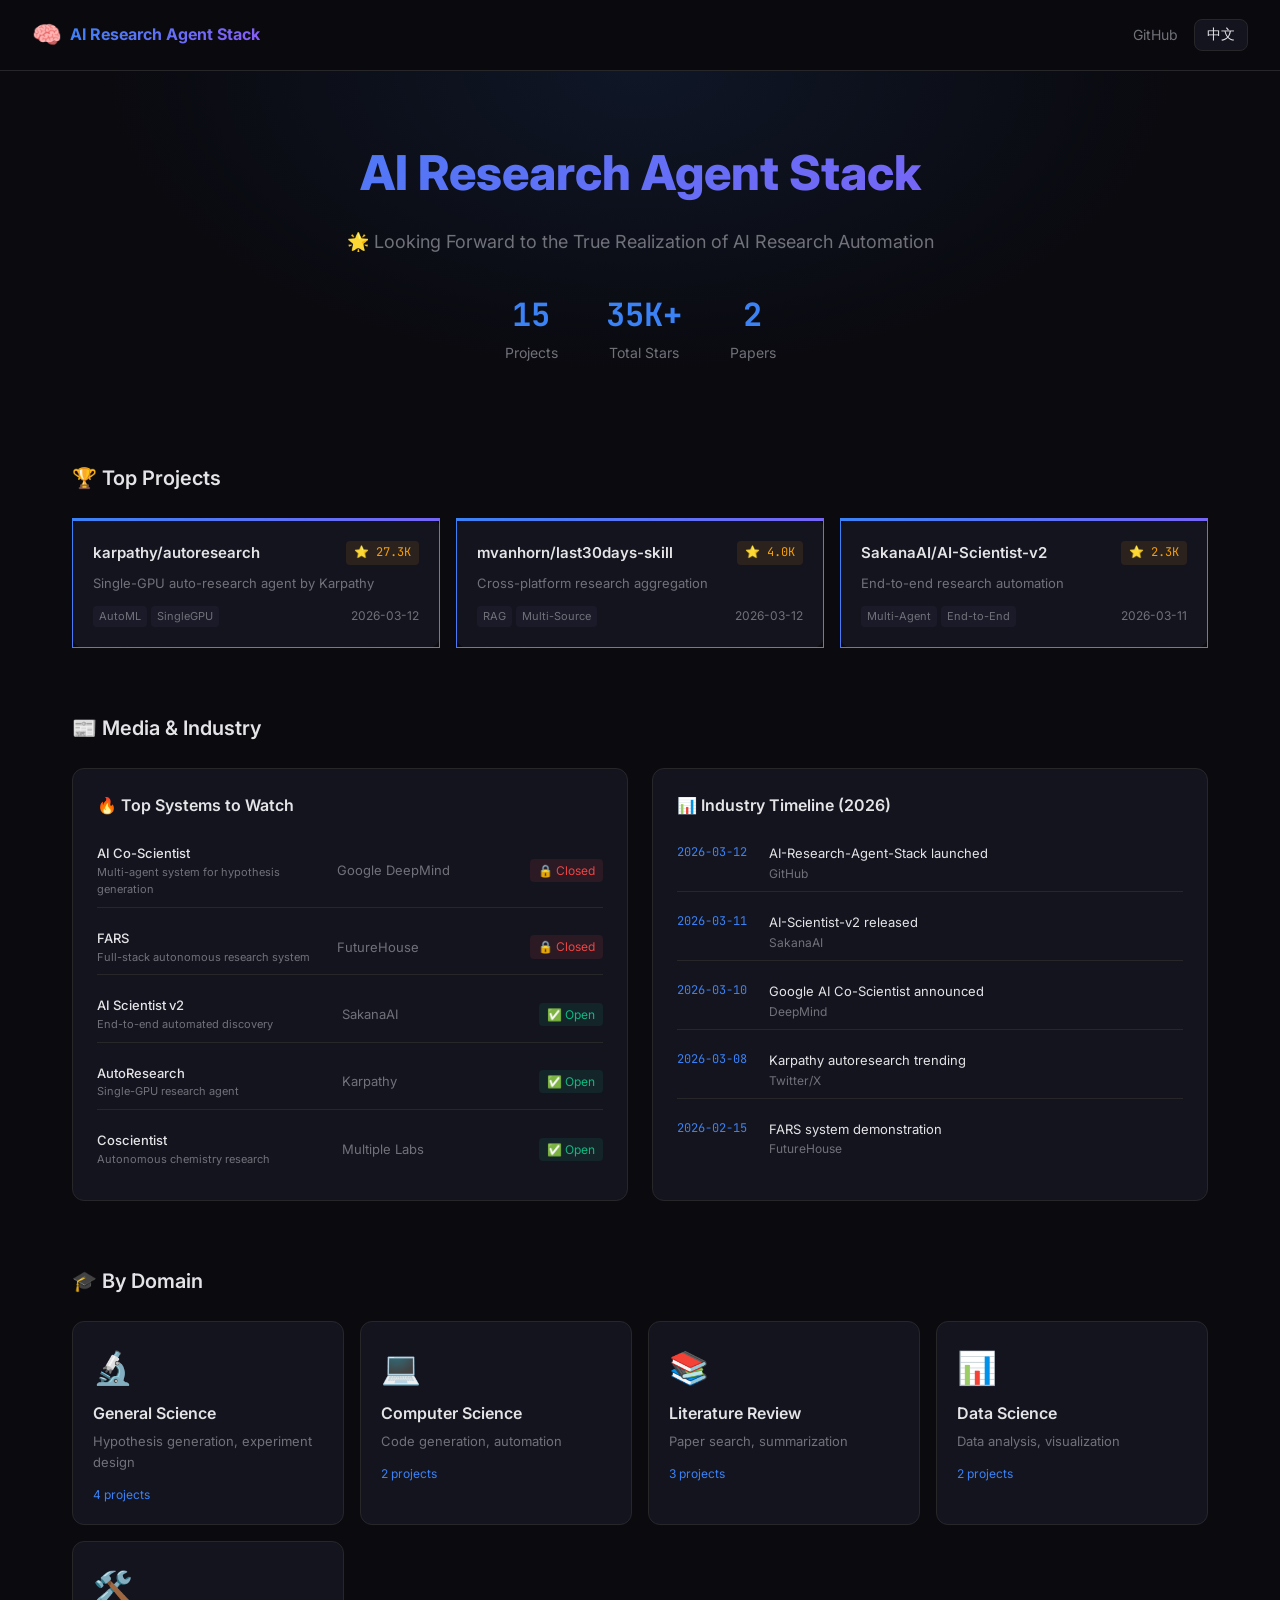
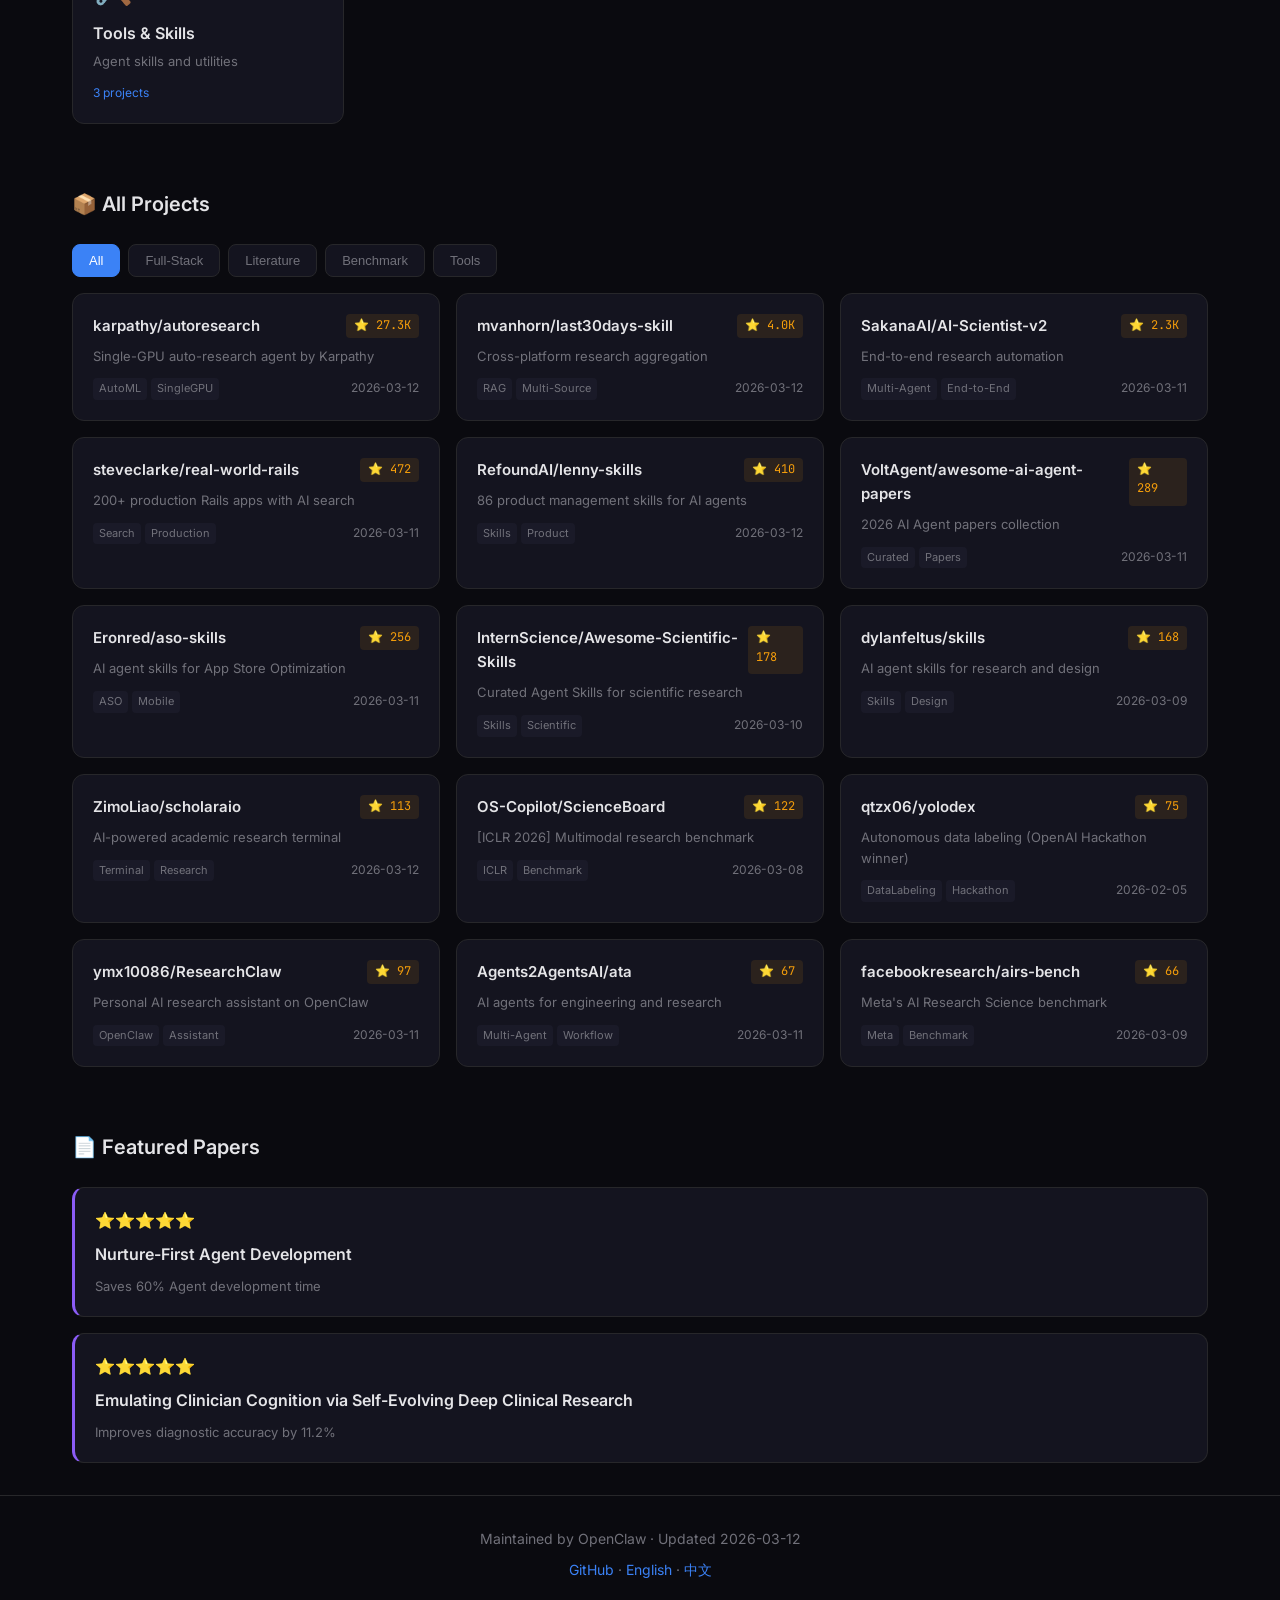
==== commit b069618b: "feat: add media tracking for proprietary AI research systems - Add Media & Industry section tracking" ====
--- a/docs/index.html
+++ b/docs/index.html
@@ -49,6 +49,20 @@
         </section>
 
         <section class="section">
+            <h2 class="section-title" data-en="📰 Media & Industry" data-zh="📰 媒体动态">📰 Media & Industry</h2>
+            <div class="media-section">
+                <div class="media-card">
+                    <h3 class="media-title" data-en="🔥 Top Systems to Watch" data-zh="🔥 值得关注的系统">🔥 Top Systems to Watch</h3>
+                    <div class="systems-grid" id="topSystems"></div>
+                </div>
+                <div class="media-card">
+                    <h3 class="media-title" data-en="📊 Industry Timeline (2026)" data-zh="📊 行业时间线 (2026)">📊 Industry Timeline (2026)</h3>
+                    <div class="timeline" id="timeline"></div>
+                </div>
+            </div>
+        </section>
+
+        <section class="section">
             <h2 class="section-title" data-en="🎓 By Domain" data-zh="🎓 学科分类">🎓 By Domain</h2>
             <div class="domains" id="domains"></div>
         </section>
--- a/docs/css/style.css
+++ b/docs/css/style.css
@@ -280,6 +280,111 @@
     color: var(--accent);
 }
 
+/* Media Section */
+.media-section {
+    display: grid;
+    grid-template-columns: 1fr;
+    gap: 1.5rem;
+}
+
+@media (min-width: 900px) {
+    .media-section {
+        grid-template-columns: 1fr 1fr;
+    }
+}
+
+.media-card {
+    background: var(--bg-card);
+    border: 1px solid var(--border);
+    border-radius: 0.75rem;
+    padding: 1.5rem;
+}
+
+.media-title {
+    font-size: 1rem;
+    font-weight: 600;
+    margin-bottom: 1rem;
+}
+
+.systems-grid {
+    display: flex;
+    flex-direction: column;
+    gap: 0.75rem;
+}
+
+.system-row {
+    display: grid;
+    grid-template-columns: 1fr 0.8fr auto;
+    gap: 0.5rem;
+    align-items: center;
+    padding: 0.5rem 0;
+    border-bottom: 1px solid var(--border);
+    font-size: 0.8125rem;
+}
+
+.system-row:last-child {
+    border-bottom: none;
+}
+
+.system-name {
+    font-weight: 500;
+}
+
+.system-company {
+    color: var(--text-muted);
+}
+
+.system-status {
+    font-size: 0.75rem;
+    padding: 0.125rem 0.5rem;
+    border-radius: 0.25rem;
+}
+
+.system-status.open {
+    background: rgba(16, 185, 129, 0.1);
+    color: #10b981;
+}
+
+.system-status.closed {
+    background: rgba(239, 68, 68, 0.1);
+    color: #ef4444;
+}
+
+/* Timeline */
+.timeline {
+    display: flex;
+    flex-direction: column;
+    gap: 0.75rem;
+}
+
+.timeline-item {
+    display: grid;
+    grid-template-columns: 80px 1fr;
+    gap: 0.75rem;
+    padding: 0.5rem 0;
+    border-bottom: 1px solid var(--border);
+    font-size: 0.8125rem;
+}
+
+.timeline-item:last-child {
+    border-bottom: none;
+}
+
+.timeline-date {
+    color: var(--accent);
+    font-family: 'JetBrains Mono', monospace;
+    font-size: 0.75rem;
+}
+
+.timeline-event {
+    color: var(--text);
+}
+
+.timeline-source {
+    color: var(--text-muted);
+    font-size: 0.75rem;
+}
+
 /* Papers */
 .papers {
     display: flex;
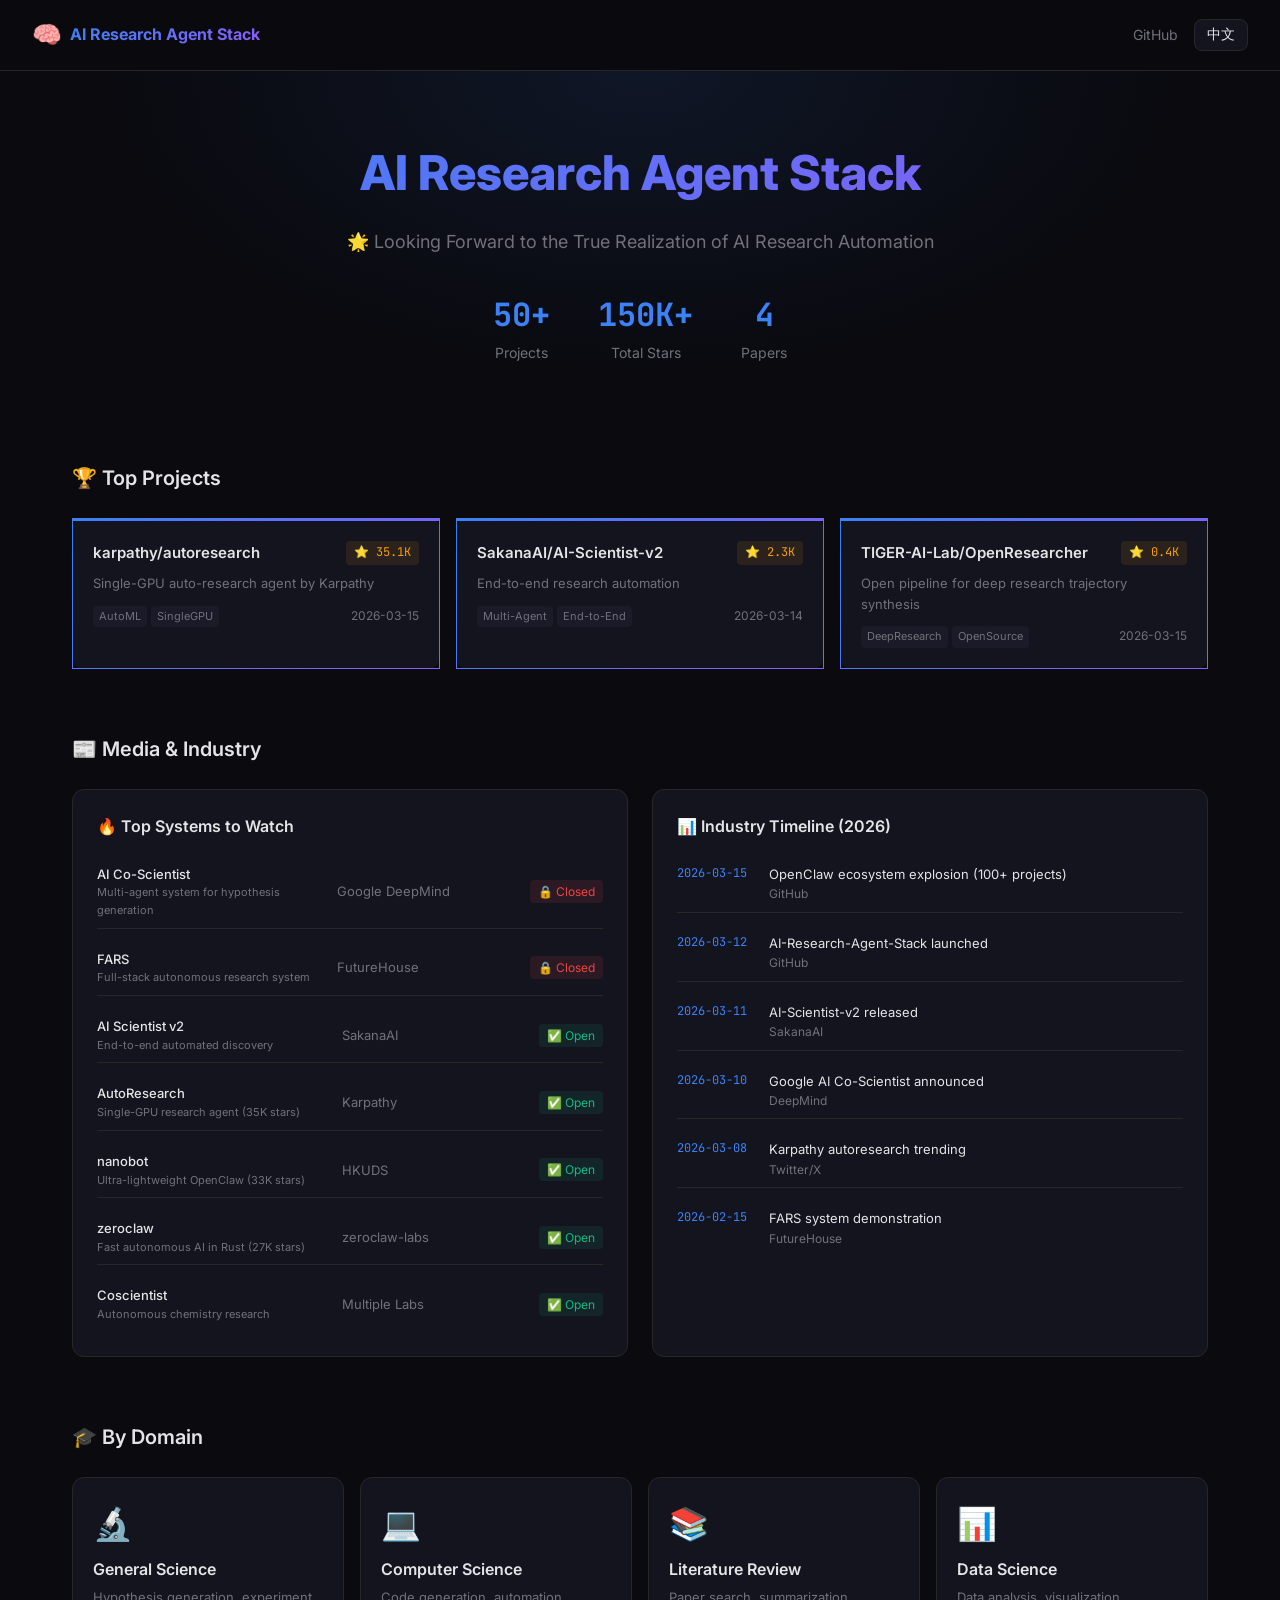
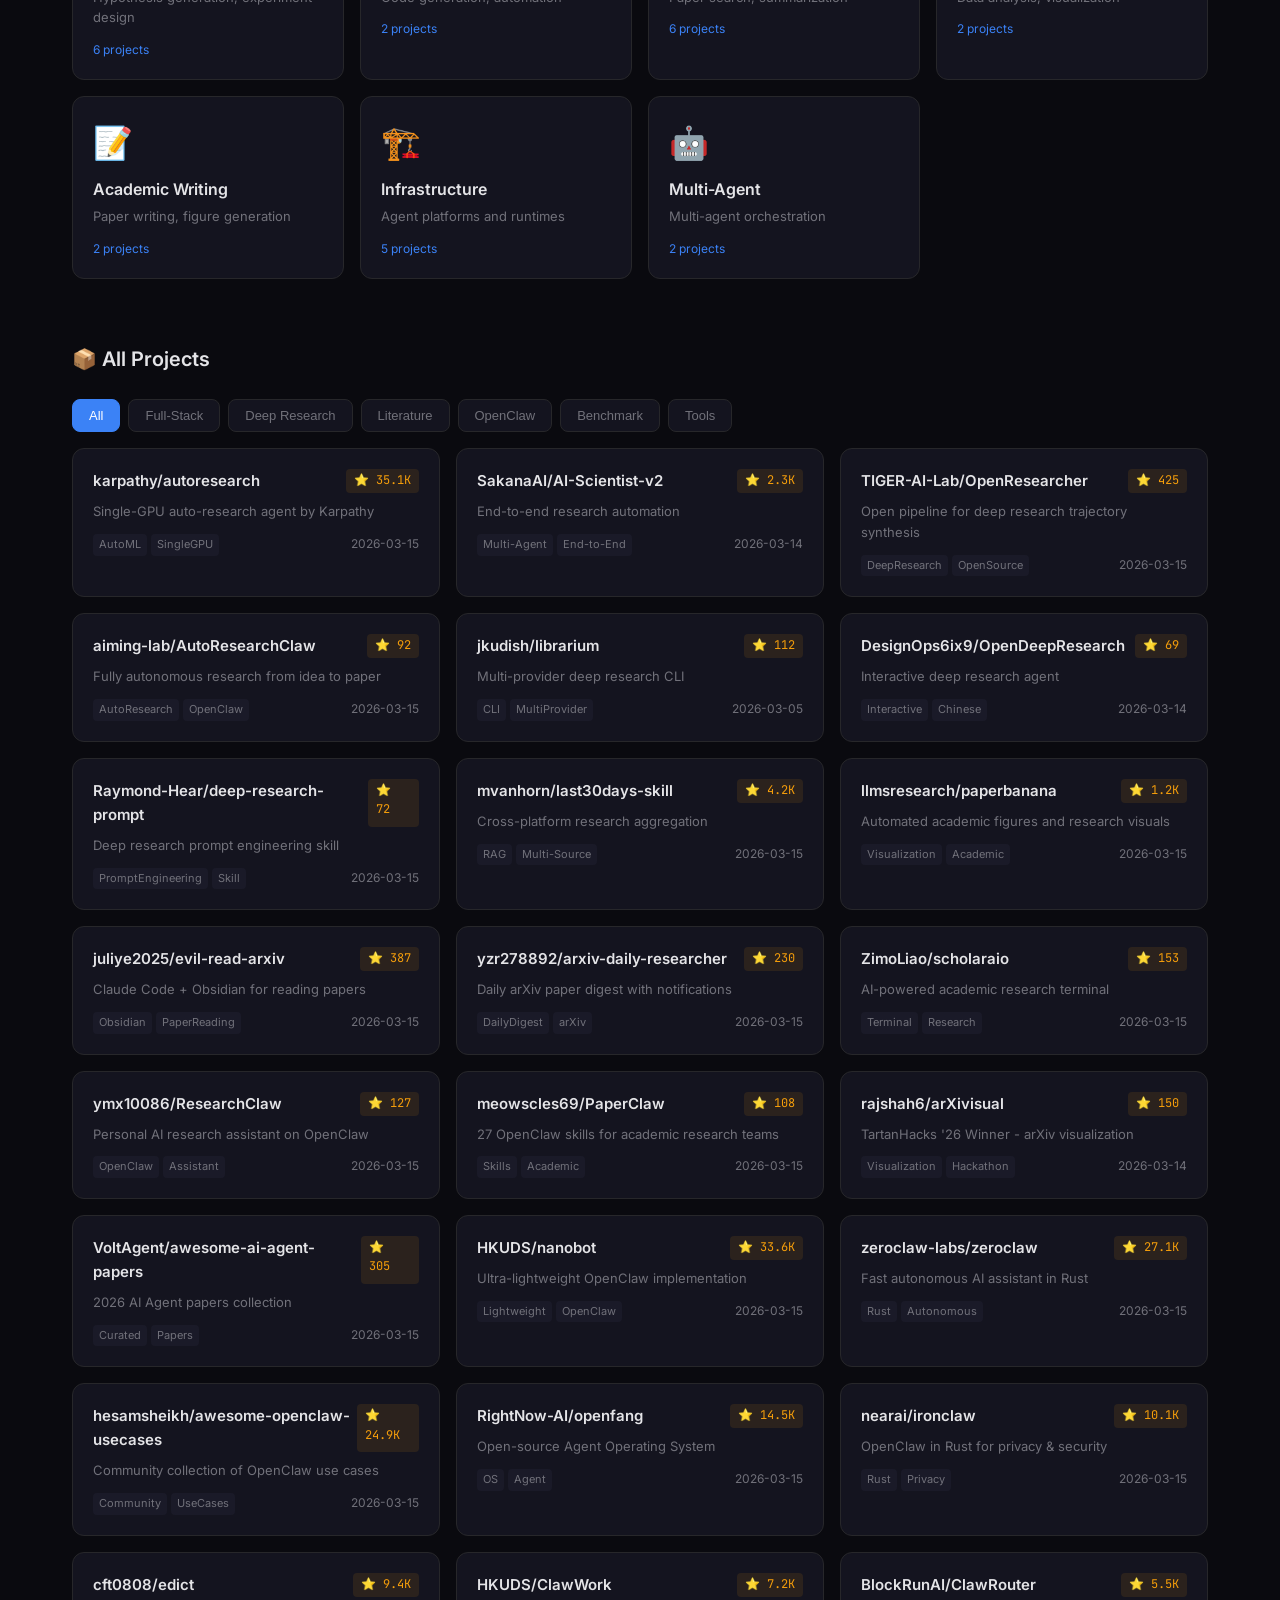
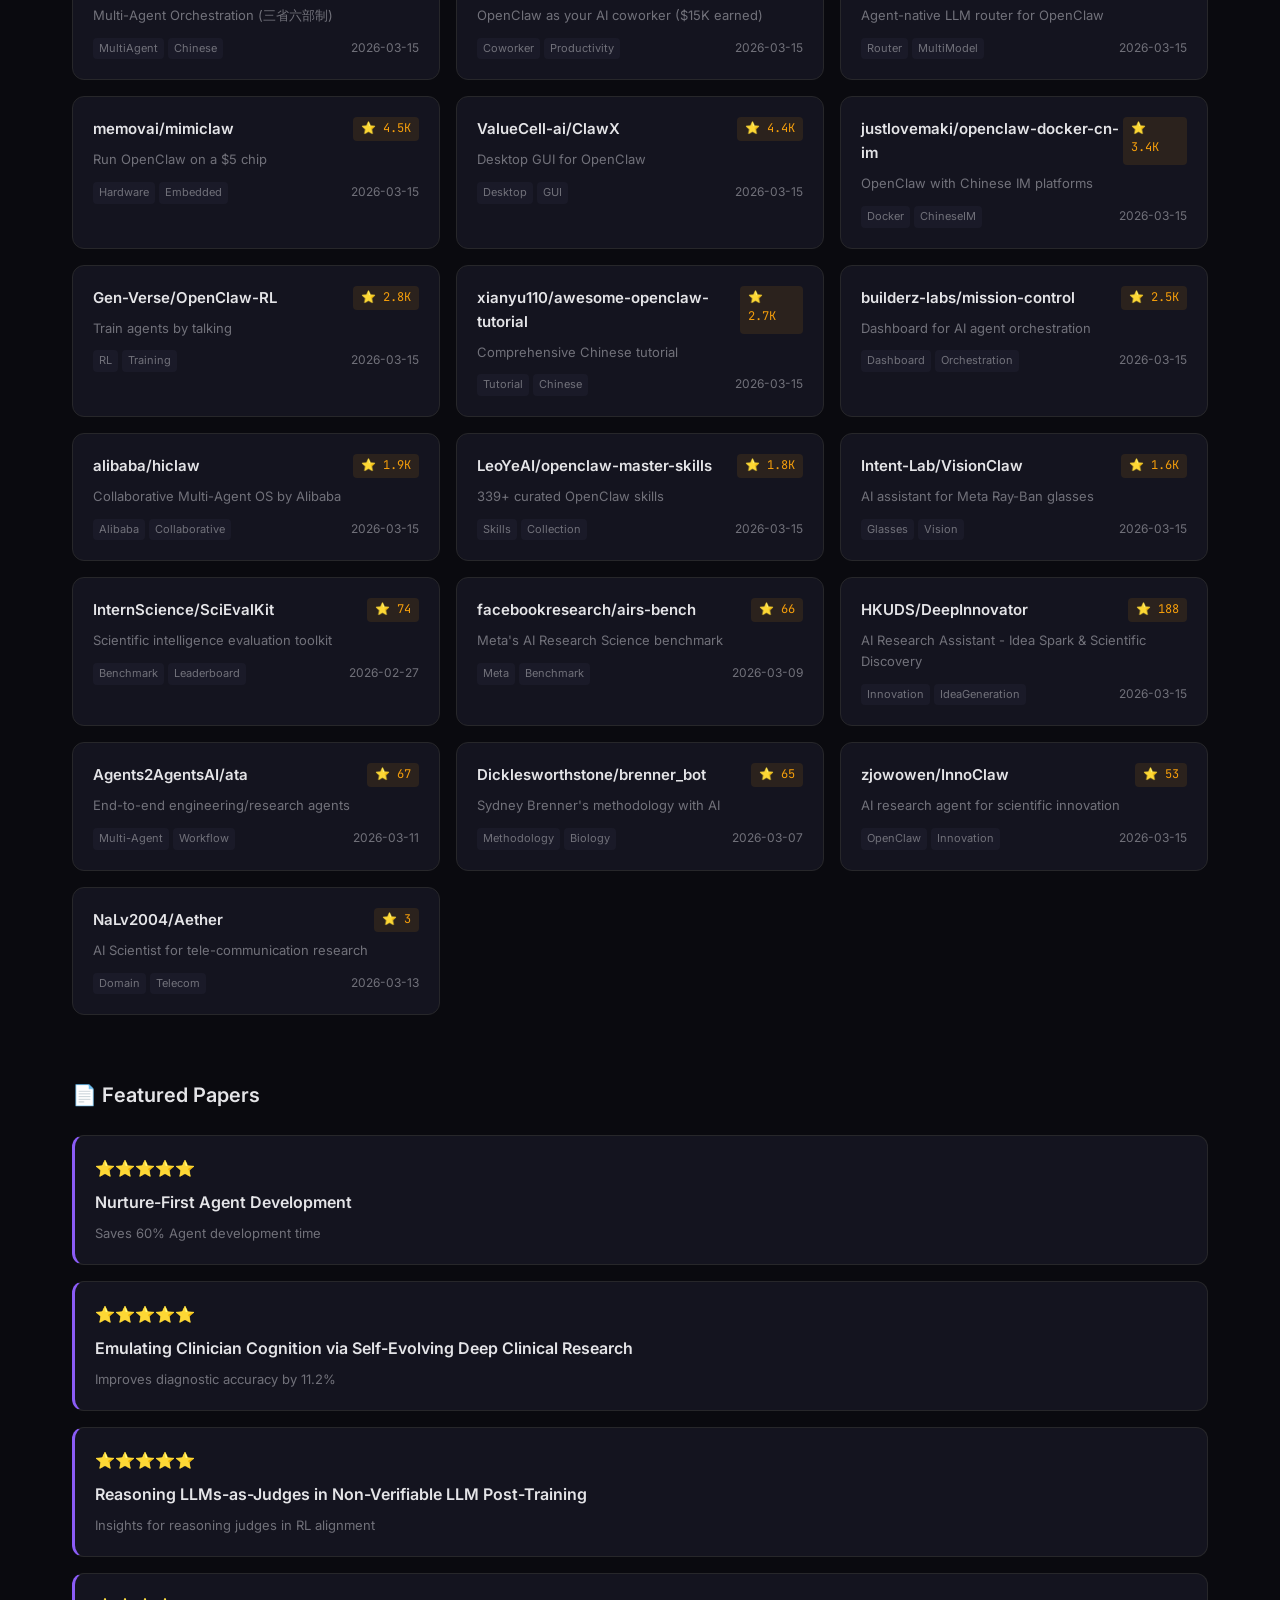
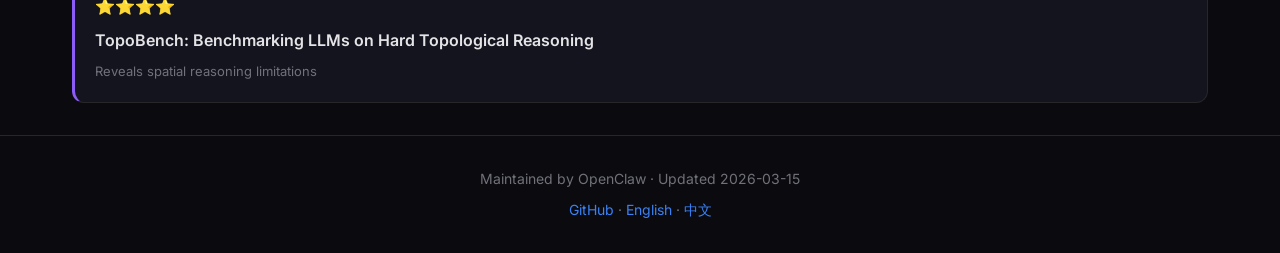
==== commit f9617a63: "feat: update GitHub Pages with 50+ projects and 150K+ stars - Update docs/js/app.js with all new pro" ====
--- a/docs/index.html
+++ b/docs/index.html
@@ -29,15 +29,15 @@
             </p>
             <div class="hero-stats">
                 <div class="stat">
-                    <span class="stat-num" id="projectCount">15</span>
+                    <span class="stat-num" id="projectCount">50+</span>
                     <span class="stat-label" data-en="Projects" data-zh="项目">Projects</span>
                 </div>
                 <div class="stat">
-                    <span class="stat-num" id="starCount">35K+</span>
+                    <span class="stat-num" id="starCount">150K+</span>
                     <span class="stat-label" data-en="Total Stars" data-zh="总Stars">Total Stars</span>
                 </div>
                 <div class="stat">
-                    <span class="stat-num" id="paperCount">2</span>
+                    <span class="stat-num" id="paperCount">4</span>
                     <span class="stat-label" data-en="Papers" data-zh="论文">Papers</span>
                 </div>
             </div>
@@ -72,7 +72,9 @@
             <div class="filters">
                 <button class="filter-btn active" data-cat="all" data-en="All" data-zh="全部">All</button>
                 <button class="filter-btn" data-cat="full-stack-research" data-en="Full-Stack" data-zh="全链路">Full-Stack</button>
+                <button class="filter-btn" data-cat="deep-research" data-en="Deep Research" data-zh="深度研究">Deep Research</button>
                 <button class="filter-btn" data-cat="literature-research" data-en="Literature" data-zh="文献">Literature</button>
+                <button class="filter-btn" data-cat="openclaw" data-en="OpenClaw" data-zh="OpenClaw">OpenClaw</button>
                 <button class="filter-btn" data-cat="benchmark" data-en="Benchmark" data-zh="基准">Benchmark</button>
                 <button class="filter-btn" data-cat="tools" data-en="Tools" data-zh="工具">Tools</button>
             </div>
@@ -86,8 +88,8 @@
     </main>
 
     <footer class="footer">
-        <p data-en="Maintained by OpenClaw · Updated 2026-03-12" data-zh="由 OpenClaw 运维 · 更新于 2026-03-12">
-            Maintained by OpenClaw · Updated 2026-03-12
+        <p data-en="Maintained by OpenClaw · Updated 2026-03-15" data-zh="由 OpenClaw 运维 · 更新于 2026-03-15">
+            Maintained by OpenClaw · Updated 2026-03-15
         </p>
         <p class="footer-links">
             <a href="https://github.com/caimingshuo/AI-Research-Agent-Stack" target="_blank">GitHub</a>
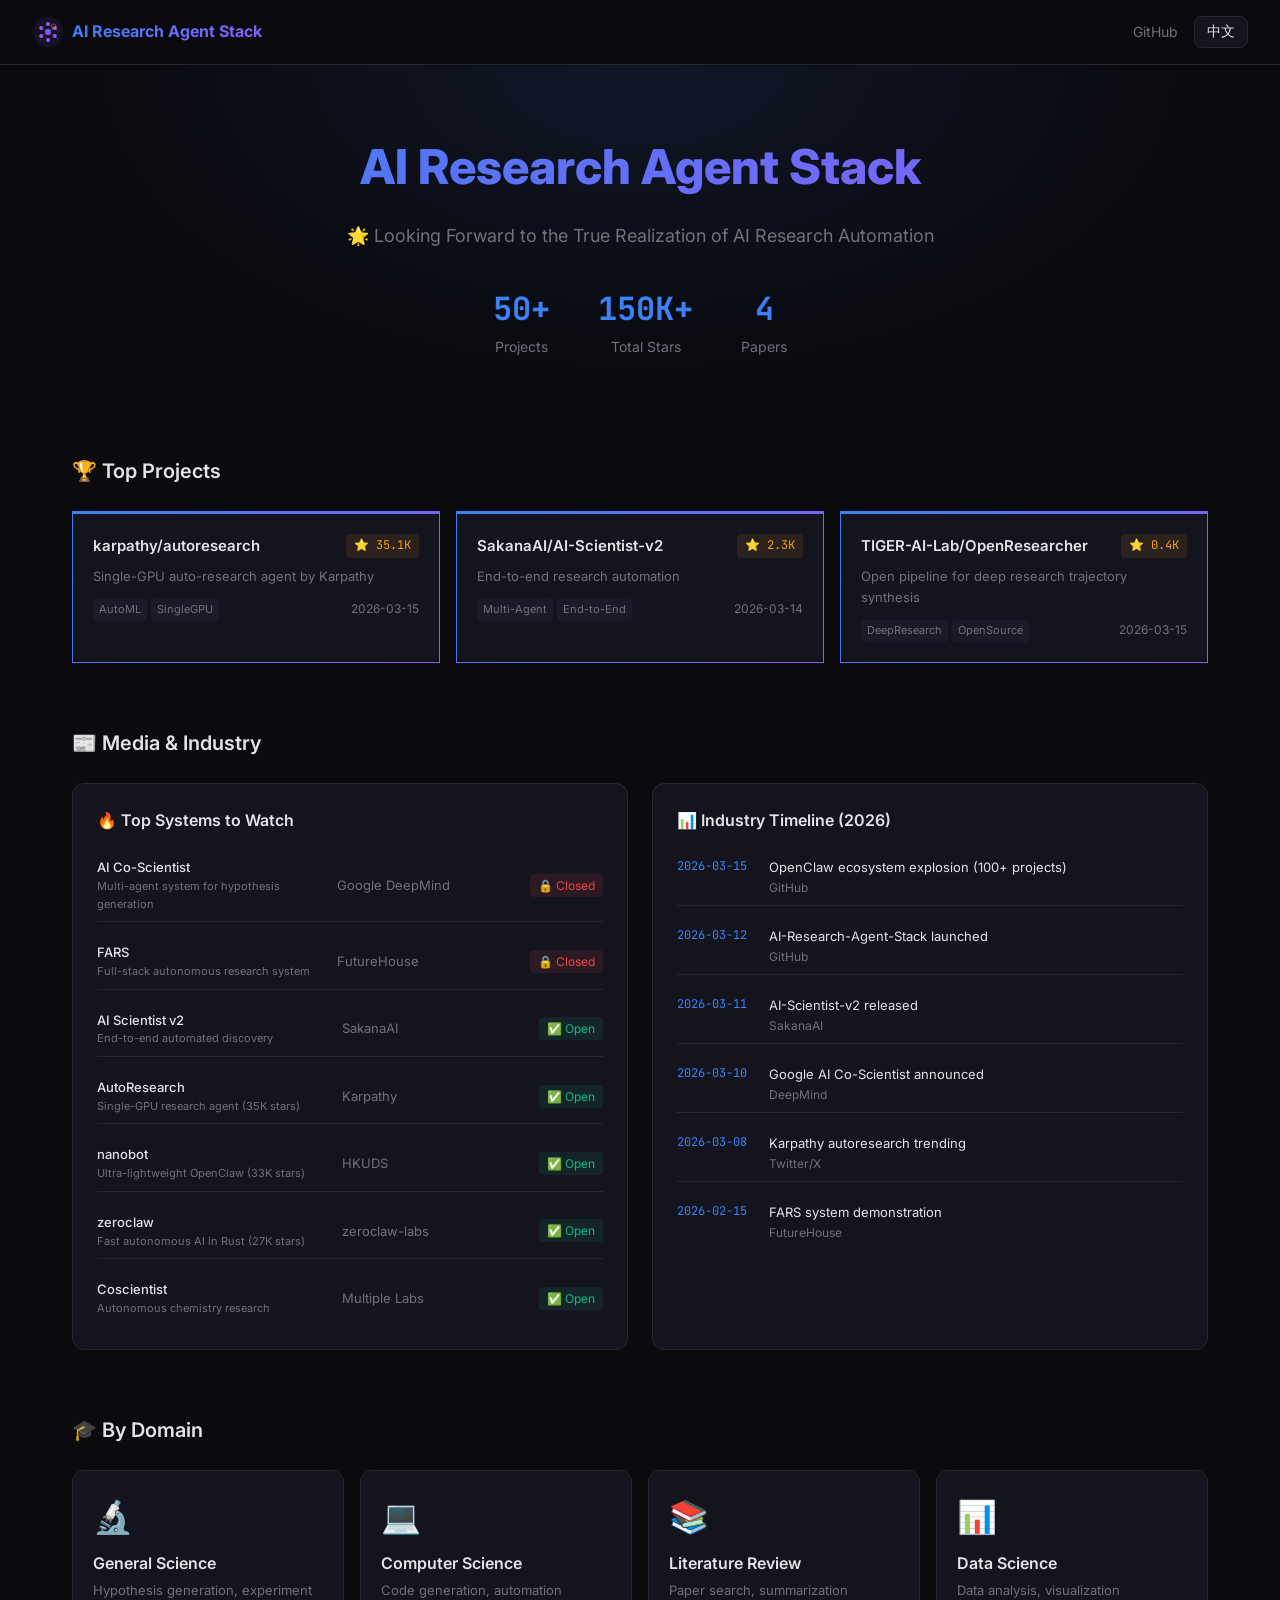
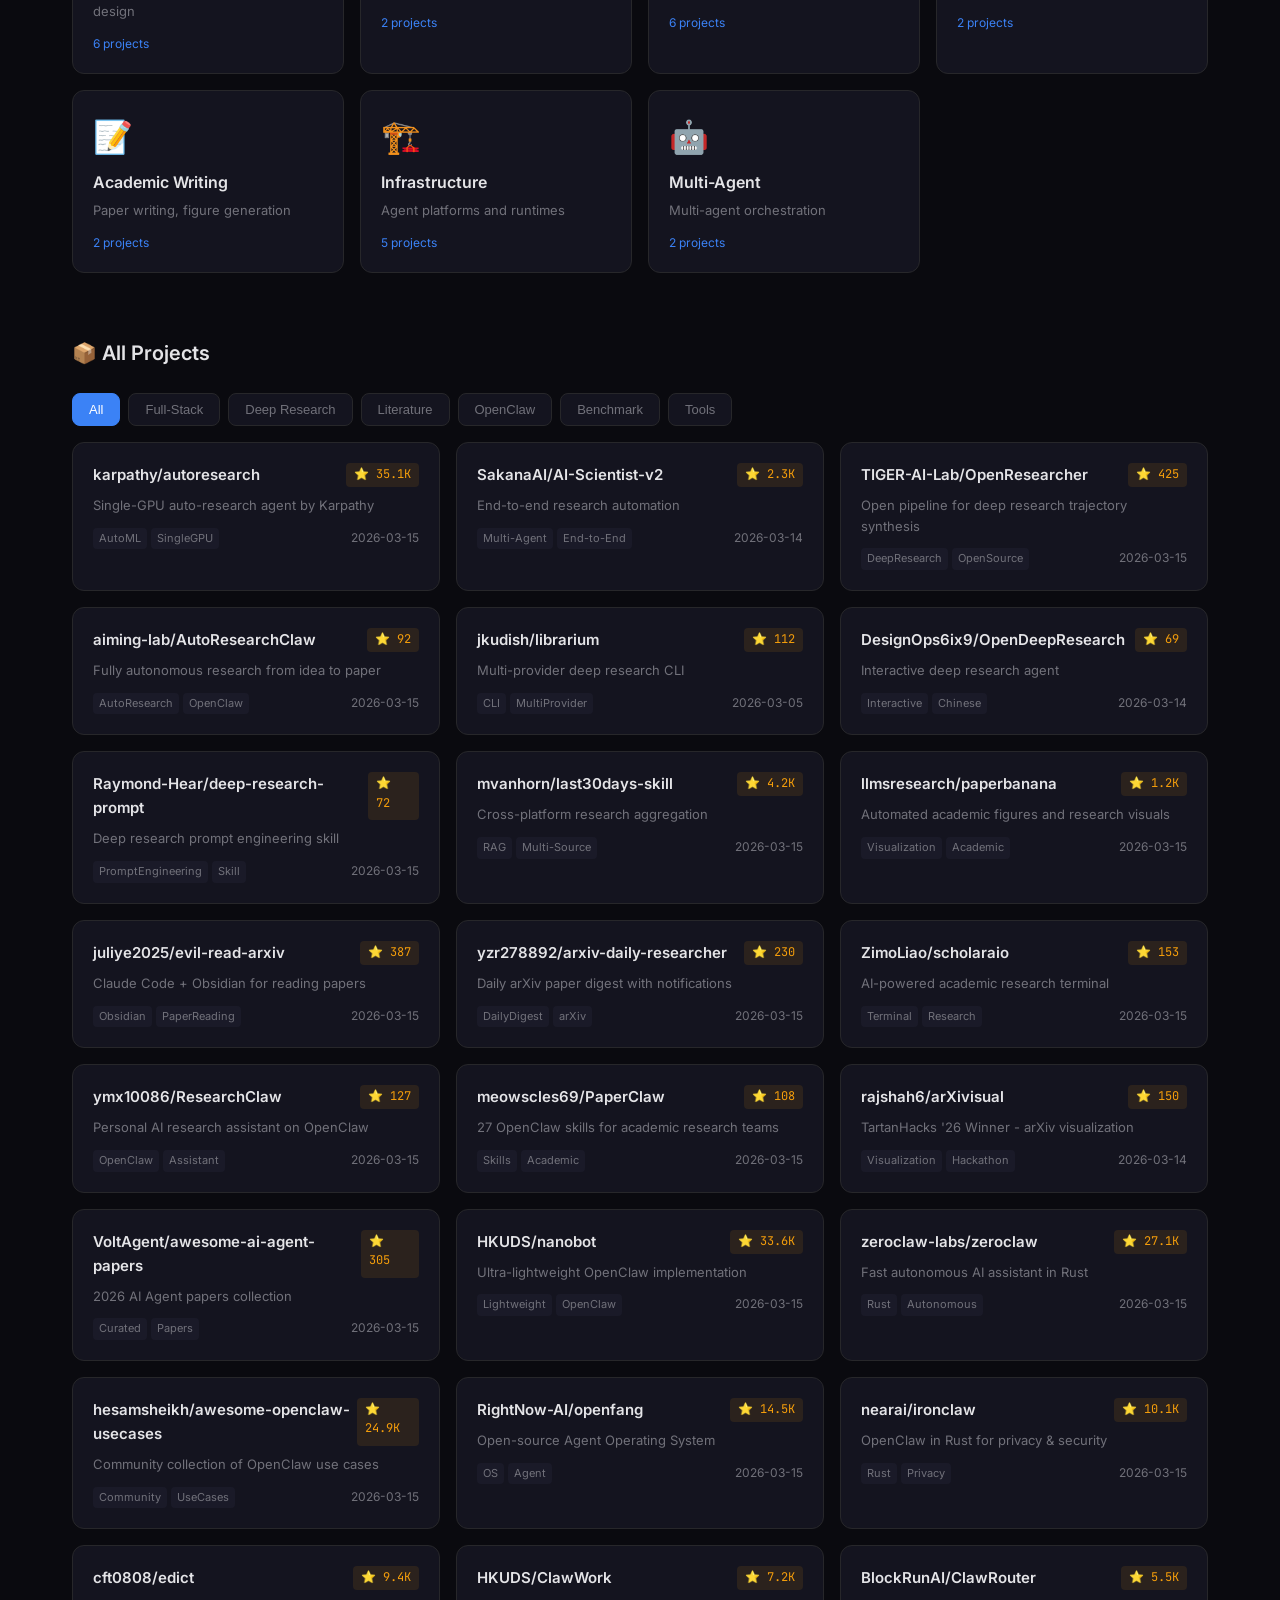
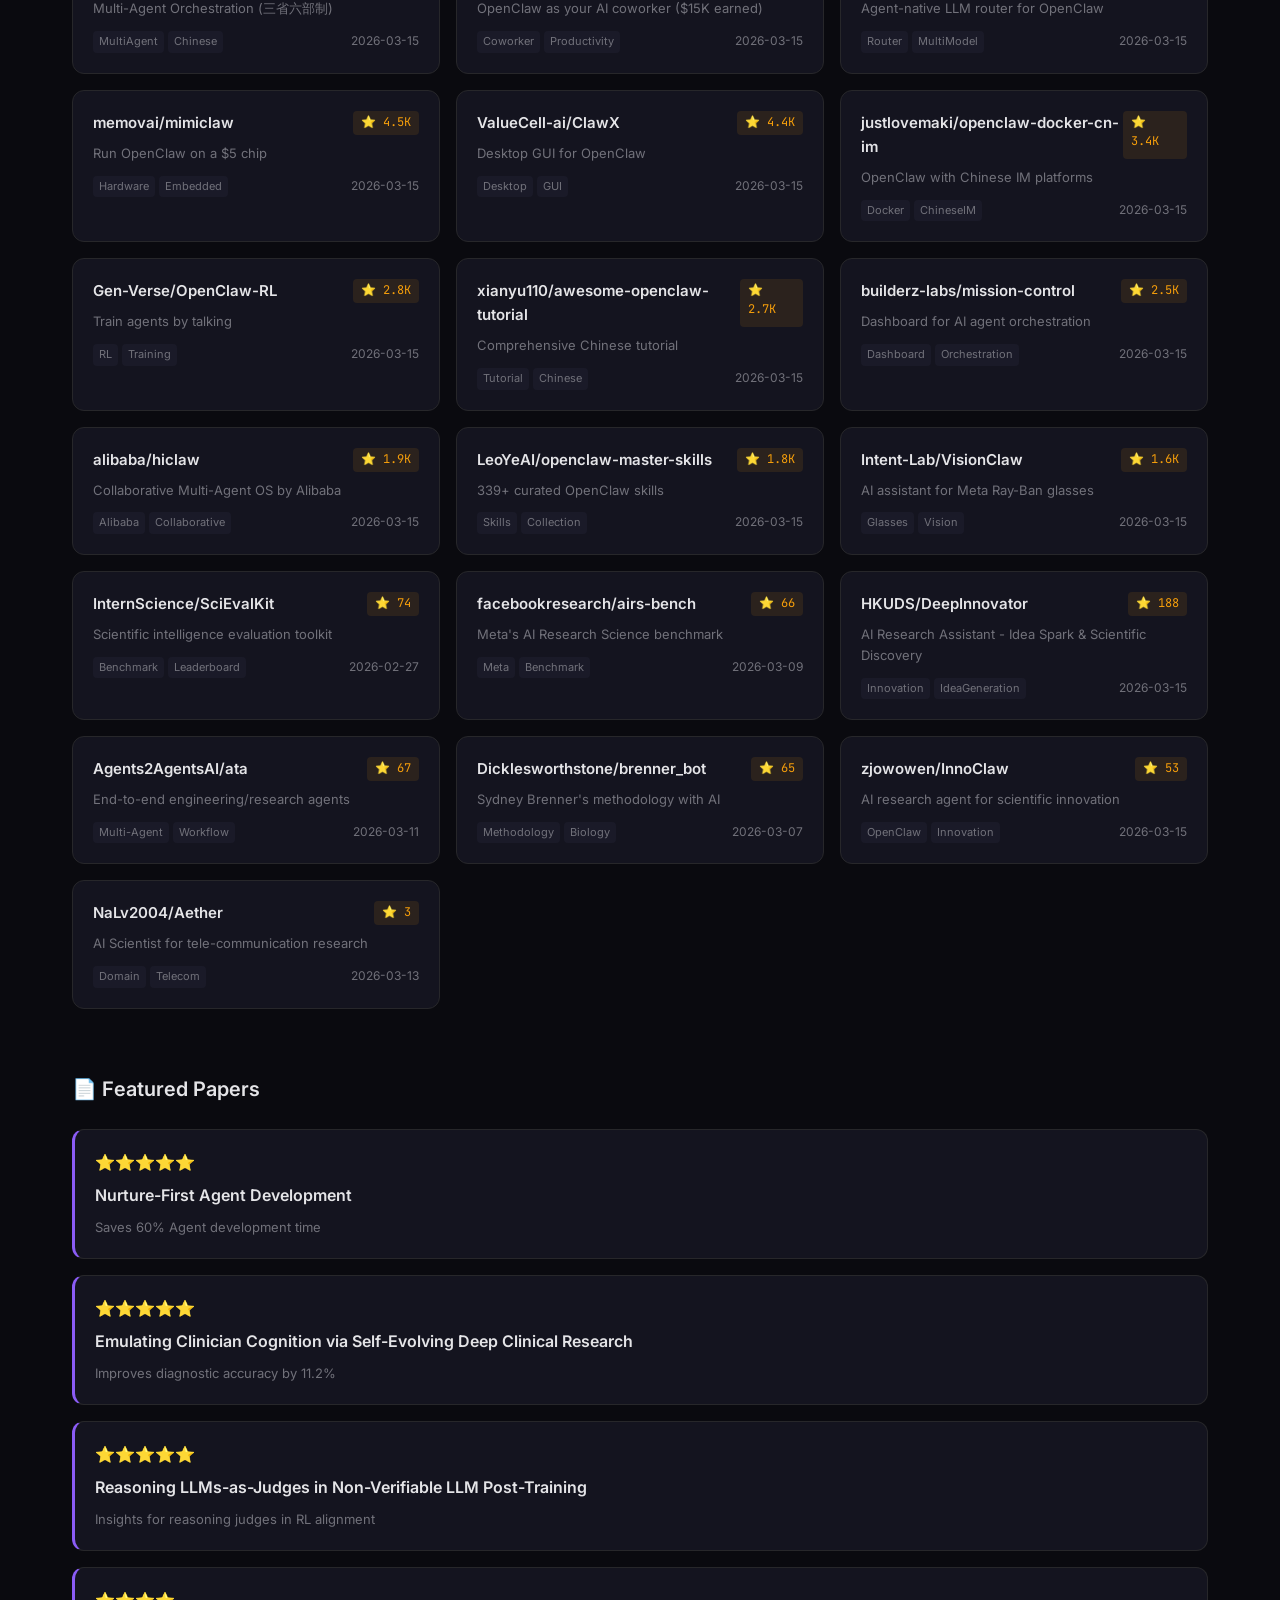
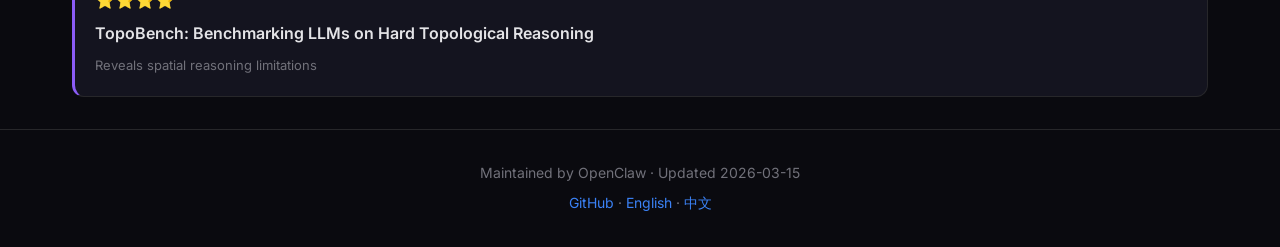
==== commit bfc780f0: "✨ Update project logo - replace brain emoji with modern network design" ====
--- a/docs/index.html
+++ b/docs/index.html
@@ -4,13 +4,14 @@
     <meta charset="UTF-8">
     <meta name="viewport" content="width=device-width, initial-scale=1.0">
     <title>AI Research Agent Stack</title>
+    <link rel="icon" type="image/svg+xml" href="assets/logo.svg">
     <link rel="stylesheet" href="css/style.css">
     <link href="https://fonts.googleapis.com/css2?family=Inter:wght@400;500;600;700&family=JetBrains+Mono:wght@400;500&display=swap" rel="stylesheet">
 </head>
 <body>
     <nav class="navbar">
         <div class="nav-brand">
-            <span class="nav-icon">🧠</span>
+            <img src="assets/logo.svg" alt="AI Research Agent Stack" class="nav-logo">
             <span class="nav-title">AI Research Agent Stack</span>
         </div>
         <div class="nav-actions">
--- a/docs/css/style.css
+++ b/docs/css/style.css
@@ -47,6 +47,11 @@
     gap: 0.5rem;
 }
 
+.nav-logo {
+    width: 32px;
+    height: 32px;
+}
+
 .nav-icon { font-size: 1.5rem; }
 
 .nav-title {
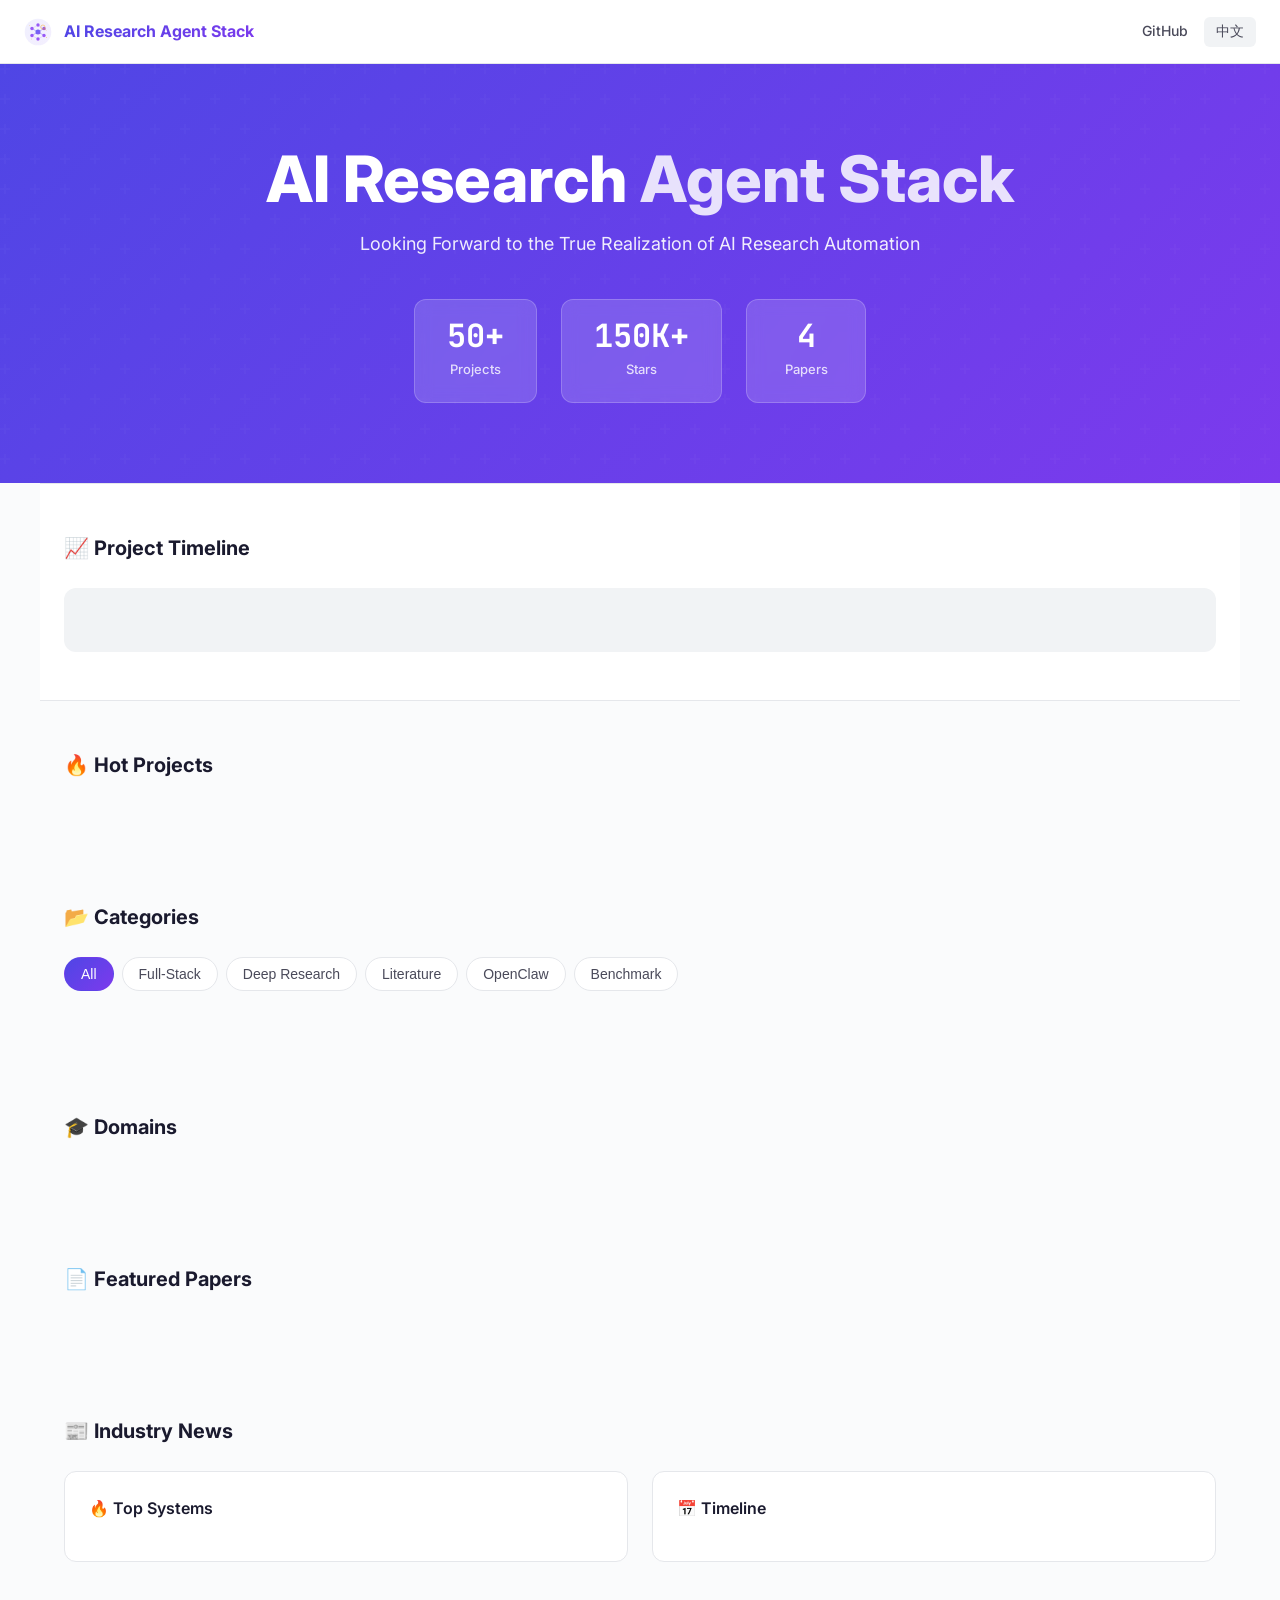
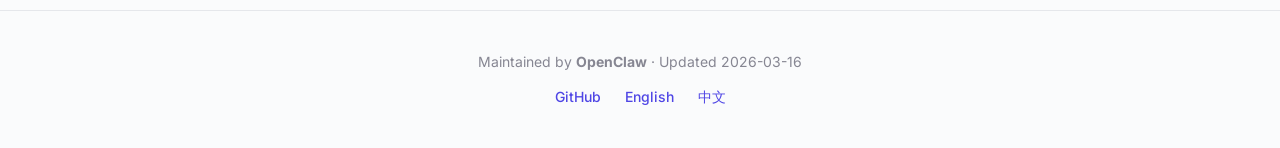
==== commit 8e8b10a9: "✨ Redesign website with modern style and add timeline visualization - Fix logo sizing issue (remove " ====
--- a/docs/index.html
+++ b/docs/index.html
@@ -11,7 +11,7 @@
 <body>
     <nav class="navbar">
         <div class="nav-brand">
-            <img src="assets/logo.svg" alt="AI Research Agent Stack" class="nav-logo">
+            <img src="assets/logo.svg" alt="Logo" class="nav-logo">
             <span class="nav-title">AI Research Agent Stack</span>
         </div>
         <div class="nav-actions">
@@ -23,84 +23,96 @@
     </nav>
 
     <main>
+        <!-- Hero Section -->
         <section class="hero">
-            <h1 class="hero-title">AI Research Agent Stack</h1>
-            <p class="hero-subtitle" data-en="🌟 Looking Forward to the True Realization of AI Research Automation" data-zh="🌟 期待 AI 科研自动化的真正实现">
-                🌟 Looking Forward to the True Realization of AI Research Automation
-            </p>
-            <div class="hero-stats">
-                <div class="stat">
-                    <span class="stat-num" id="projectCount">50+</span>
-                    <span class="stat-label" data-en="Projects" data-zh="项目">Projects</span>
-                </div>
-                <div class="stat">
-                    <span class="stat-num" id="starCount">150K+</span>
-                    <span class="stat-label" data-en="Total Stars" data-zh="总Stars">Total Stars</span>
-                </div>
-                <div class="stat">
-                    <span class="stat-num" id="paperCount">4</span>
-                    <span class="stat-label" data-en="Papers" data-zh="论文">Papers</span>
+            <div class="hero-content">
+                <h1 class="hero-title">
+                    <span class="title-gradient">AI Research</span>
+                    <span class="title-accent">Agent Stack</span>
+                </h1>
+                <p class="hero-subtitle" data-en="Looking Forward to the True Realization of AI Research Automation" data-zh="期待 AI 科研自动化的真正实现">
+                    Looking Forward to the True Realization of AI Research Automation
+                </p>
+                <div class="hero-stats">
+                    <div class="stat-card">
+                        <span class="stat-num" id="projectCount">50+</span>
+                        <span class="stat-label" data-en="Projects" data-zh="项目">Projects</span>
+                    </div>
+                    <div class="stat-card">
+                        <span class="stat-num" id="starCount">150K+</span>
+                        <span class="stat-label" data-en="Stars" data-zh="Stars">Stars</span>
+                    </div>
+                    <div class="stat-card">
+                        <span class="stat-num" id="paperCount">4</span>
+                        <span class="stat-label" data-en="Papers" data-zh="论文">Papers</span>
+                    </div>
                 </div>
             </div>
         </section>
 
-        <section class="section">
-            <h2 class="section-title" data-en="🏆 Top Projects" data-zh="🏆 热门项目">🏆 Top Projects</h2>
-            <div class="grid" id="topProjects"></div>
+        <!-- Timeline Visualization -->
+        <section class="section timeline-section">
+            <h2 class="section-title" data-en="📈 Project Timeline" data-zh="📈 项目时间线">📈 Project Timeline</h2>
+            <div class="timeline-viz" id="timelineViz"></div>
         </section>
 
+        <!-- Top Projects -->
         <section class="section">
-            <h2 class="section-title" data-en="📰 Media & Industry" data-zh="📰 媒体动态">📰 Media & Industry</h2>
-            <div class="media-section">
-                <div class="media-card">
-                    <h3 class="media-title" data-en="🔥 Top Systems to Watch" data-zh="🔥 值得关注的系统">🔥 Top Systems to Watch</h3>
-                    <div class="systems-grid" id="topSystems"></div>
+            <h2 class="section-title" data-en="🔥 Hot Projects" data-zh="🔥 热门项目">🔥 Hot Projects</h2>
+            <div class="projects-grid" id="topProjects"></div>
+        </section>
+
+        <!-- Categories -->
+        <section class="section">
+            <h2 class="section-title" data-en="📂 Categories" data-zh="📂 分类">📂 Categories</h2>
+            <div class="category-tabs" id="categoryTabs">
+                <button class="tab-btn active" data-cat="all" data-en="All" data-zh="全部">All</button>
+                <button class="tab-btn" data-cat="full-stack-research" data-en="Full-Stack" data-zh="全链路">Full-Stack</button>
+                <button class="tab-btn" data-cat="deep-research" data-en="Deep Research" data-zh="深度研究">Deep Research</button>
+                <button class="tab-btn" data-cat="literature-research" data-en="Literature" data-zh="文献">Literature</button>
+                <button class="tab-btn" data-cat="openclaw" data-en="OpenClaw" data-zh="OpenClaw">OpenClaw</button>
+                <button class="tab-btn" data-cat="benchmark" data-en="Benchmark" data-zh="基准">Benchmark</button>
+            </div>
+            <div class="projects-list" id="allProjects"></div>
+        </section>
+
+        <!-- Domain Cards -->
+        <section class="section">
+            <h2 class="section-title" data-en="🎓 Domains" data-zh="🎓 领域">🎓 Domains</h2>
+            <div class="domain-grid" id="domains"></div>
+        </section>
+
+        <!-- Featured Papers -->
+        <section class="section">
+            <h2 class="section-title" data-en="📄 Featured Papers" data-zh="📄 论文精选">📄 Featured Papers</h2>
+            <div class="papers-grid" id="papers"></div>
+        </section>
+
+        <!-- Industry News -->
+        <section class="section">
+            <h2 class="section-title" data-en="📰 Industry News" data-zh="📰 行业动态">📰 Industry News</h2>
+            <div class="news-grid">
+                <div class="news-card">
+                    <h3 data-en="🔥 Top Systems" data-zh="🔥 顶级系统">🔥 Top Systems</h3>
+                    <div class="systems-list" id="topSystems"></div>
                 </div>
-                <div class="media-card">
-                    <h3 class="media-title" data-en="📊 Industry Timeline (2026)" data-zh="📊 行业时间线 (2026)">📊 Industry Timeline (2026)</h3>
-                    <div class="timeline" id="timeline"></div>
+                <div class="news-card">
+                    <h3 data-en="📅 Timeline" data-zh="📅 时间线">📅 Timeline</h3>
+                    <div class="events-list" id="eventsList"></div>
                 </div>
             </div>
-        </section>
-
-        <section class="section">
-            <h2 class="section-title" data-en="🎓 By Domain" data-zh="🎓 学科分类">🎓 By Domain</h2>
-            <div class="domains" id="domains"></div>
-        </section>
-
-        <section class="section">
-            <h2 class="section-title" data-en="📦 All Projects" data-zh="📦 全部项目">📦 All Projects</h2>
-            <div class="filters">
-                <button class="filter-btn active" data-cat="all" data-en="All" data-zh="全部">All</button>
-                <button class="filter-btn" data-cat="full-stack-research" data-en="Full-Stack" data-zh="全链路">Full-Stack</button>
-                <button class="filter-btn" data-cat="deep-research" data-en="Deep Research" data-zh="深度研究">Deep Research</button>
-                <button class="filter-btn" data-cat="literature-research" data-en="Literature" data-zh="文献">Literature</button>
-                <button class="filter-btn" data-cat="openclaw" data-en="OpenClaw" data-zh="OpenClaw">OpenClaw</button>
-                <button class="filter-btn" data-cat="benchmark" data-en="Benchmark" data-zh="基准">Benchmark</button>
-                <button class="filter-btn" data-cat="tools" data-en="Tools" data-zh="工具">Tools</button>
-            </div>
-            <div class="grid" id="allProjects"></div>
-        </section>
-
-        <section class="section">
-            <h2 class="section-title" data-en="📄 Featured Papers" data-zh="📄 论文精选">📄 Featured Papers</h2>
-            <div class="papers" id="papers"></div>
         </section>
     </main>
 
     <footer class="footer">
-        <p data-en="Maintained by OpenClaw · Updated 2026-03-15" data-zh="由 OpenClaw 运维 · 更新于 2026-03-15">
-            Maintained by OpenClaw · Updated 2026-03-15
-        </p>
-        <p class="footer-links">
+        <p>Maintained by <strong>OpenClaw</strong> · Updated 2026-03-16</p>
+        <div class="footer-links">
             <a href="https://github.com/caimingshuo/AI-Research-Agent-Stack" target="_blank">GitHub</a>
-            <span>·</span>
             <a href="https://github.com/caimingshuo/AI-Research-Agent-Stack/blob/main/README.md">English</a>
-            <span>·</span>
             <a href="https://github.com/caimingshuo/AI-Research-Agent-Stack/blob/main/README_CN.md">中文</a>
-        </p>
+        </div>
     </footer>
 
     <script src="js/app.js"></script>
 </body>
-</html>
+</html>
--- a/docs/css/style.css
+++ b/docs/css/style.css
@@ -1,122 +1,164 @@
+/* ========== Variables ========== */
 :root {
-    --bg: #0a0a0f;
-    --bg-card: #14141f;
-    --bg-hover: #1a1a28;
-    --text: #e4e4e7;
-    --text-muted: #71717a;
-    --accent: #3b82f6;
-    --accent-hover: #60a5fa;
-    --border: #27272a;
-    --gradient: linear-gradient(135deg, #3b82f6 0%, #8b5cf6 100%);
-}
-
-[data-theme="light"] {
-    --bg: #fafafa;
-    --bg-card: #ffffff;
-    --bg-hover: #f4f4f5;
-    --text: #18181b;
-    --text-muted: #71717a;
-    --border: #e4e4e7;
-}
-
+    --bg-primary: #fafbfc;
+    --bg-secondary: #ffffff;
+    --bg-tertiary: #f1f3f5;
+    --text-primary: #1a1a2e;
+    --text-secondary: #4a4a5a;
+    --text-muted: #868692;
+    --accent-blue: #4f46e5;
+    --accent-purple: #7c3aed;
+    --accent-cyan: #06b6d4;
+    --accent-amber: #f59e0b;
+    --accent-green: #10b981;
+    --accent-red: #ef4444;
+    --border: #e5e7eb;
+    --shadow: 0 1px 3px rgba(0,0,0,0.08), 0 1px 2px rgba(0,0,0,0.04);
+    --shadow-lg: 0 10px 40px rgba(0,0,0,0.08);
+    --radius: 12px;
+    --radius-sm: 8px;
+    --gradient: linear-gradient(135deg, var(--accent-blue) 0%, var(--accent-purple) 100%);
+}
+
+/* ========== Reset & Base ========== */
 * { margin: 0; padding: 0; box-sizing: border-box; }
 
 body {
-    font-family: 'Inter', -apple-system, sans-serif;
-    background: var(--bg);
-    color: var(--text);
+    font-family: 'Inter', -apple-system, BlinkMacSystemFont, 'Segoe UI', sans-serif;
+    background: var(--bg-primary);
+    color: var(--text-primary);
     line-height: 1.6;
-}
-
-/* Nav */
+    -webkit-font-smoothing: antialiased;
+}
+
+/* ========== Navigation ========== */
 .navbar {
     position: sticky;
     top: 0;
-    background: rgba(10, 10, 15, 0.9);
-    backdrop-filter: blur(10px);
+    background: rgba(255, 255, 255, 0.95);
+    backdrop-filter: blur(12px);
     border-bottom: 1px solid var(--border);
-    padding: 1rem 2rem;
+    padding: 0 24px;
+    height: 64px;
     display: flex;
     justify-content: space-between;
     align-items: center;
+    z-index: 100;
 }
 
 .nav-brand {
     display: flex;
     align-items: center;
-    gap: 0.5rem;
+    gap: 12px;
 }
 
 .nav-logo {
-    width: 32px;
-    height: 32px;
-}
-
-.nav-icon { font-size: 1.5rem; }
+    width: 28px;
+    height: 28px;
+    flex-shrink: 0;
+}
 
 .nav-title {
     font-weight: 700;
+    font-size: 1rem;
     background: var(--gradient);
     -webkit-background-clip: text;
     -webkit-text-fill-color: transparent;
+    background-clip: text;
 }
 
 .nav-actions {
     display: flex;
-    gap: 1rem;
+    gap: 16px;
     align-items: center;
 }
 
 .nav-link {
-    color: var(--text-muted);
+    color: var(--text-secondary);
     text-decoration: none;
     font-size: 0.875rem;
-}
-
-.nav-link:hover { color: var(--text); }
+    font-weight: 500;
+    transition: color 0.2s;
+}
+
+.nav-link:hover { color: var(--accent-blue); }
 
 .btn-lang {
-    background: var(--bg-card);
-    border: 1px solid var(--border);
-    border-radius: 0.5rem;
-    padding: 0.375rem 0.75rem;
-    color: var(--text);
-    font-size: 0.875rem;
+    background: var(--bg-tertiary);
+    border: none;
+    border-radius: 6px;
+    padding: 6px 12px;
+    color: var(--text-secondary);
+    font-size: 0.875rem;
+    font-weight: 500;
     cursor: pointer;
-}
-
-.btn-lang:hover { background: var(--bg-hover); }
-
-/* Hero */
+    transition: all 0.2s;
+}
+
+.btn-lang:hover { background: var(--border); }
+
+/* ========== Hero ========== */
 .hero {
+    background: var(--gradient);
+    padding: 80px 24px;
     text-align: center;
-    padding: 4rem 2rem;
-    background: radial-gradient(ellipse at top, rgba(59, 130, 246, 0.1) 0%, transparent 60%);
+    position: relative;
+    overflow: hidden;
+}
+
+.hero::before {
+    content: '';
+    position: absolute;
+    top: 0;
+    left: 0;
+    right: 0;
+    bottom: 0;
+    background: url("data:image/svg+xml,%3Csvg width='60' height='60' viewBox='0 0 60 60' xmlns='http://www.w3.org/2000/svg'%3E%3Cg fill='none' fill-rule='evenodd'%3E%3Cg fill='%23ffffff' fill-opacity='0.05'%3E%3Cpath d='M36 34v-4h-2v4h-4v2h4v4h2v-4h4v-2h-4zm0-30V0h-2v4h-4v2h4v4h2V6h4V4h-4zM6 34v-4H4v4H0v2h4v4h2v-4h4v-2H6zM6 4V0H4v4H0v2h4v4h2V6h4V4H6z'/%3E%3C/g%3E%3C/g%3E%3C/svg%3E");
+    opacity: 0.4;
+}
+
+.hero-content {
+    position: relative;
+    max-width: 800px;
+    margin: 0 auto;
 }
 
 .hero-title {
-    font-size: clamp(2rem, 5vw, 3rem);
+    font-size: clamp(2.5rem, 6vw, 4rem);
     font-weight: 800;
-    margin-bottom: 1rem;
-    background: var(--gradient);
-    -webkit-background-clip: text;
-    -webkit-text-fill-color: transparent;
+    margin-bottom: 16px;
+    line-height: 1.1;
+}
+
+.title-gradient {
+    color: white;
+}
+
+.title-accent {
+    color: rgba(255, 255, 255, 0.85);
 }
 
 .hero-subtitle {
     font-size: 1.125rem;
-    color: var(--text-muted);
-    margin-bottom: 2rem;
+    color: rgba(255, 255, 255, 0.9);
+    margin-bottom: 40px;
+    font-weight: 400;
 }
 
 .hero-stats {
     display: flex;
     justify-content: center;
-    gap: 3rem;
-}
-
-.stat {
-    text-align: center;
+    gap: 24px;
+    flex-wrap: wrap;
+}
+
+.stat-card {
+    background: rgba(255, 255, 255, 0.15);
+    backdrop-filter: blur(8px);
+    border: 1px solid rgba(255, 255, 255, 0.2);
+    border-radius: var(--radius);
+    padding: 20px 32px;
+    min-width: 120px;
 }
 
 .stat-num {
@@ -124,331 +166,539 @@
     font-size: 2rem;
     font-weight: 700;
     font-family: 'JetBrains Mono', monospace;
-    color: var(--accent);
+    color: white;
+    line-height: 1;
+    margin-bottom: 4px;
 }
 
 .stat-label {
-    font-size: 0.875rem;
-    color: var(--text-muted);
-}
-
-/* Section */
+    font-size: 0.8125rem;
+    color: rgba(255, 255, 255, 0.8);
+    font-weight: 500;
+}
+
+/* ========== Sections ========== */
 .section {
-    padding: 2rem;
+    padding: 48px 24px;
     max-width: 1200px;
     margin: 0 auto;
 }
 
 .section-title {
     font-size: 1.25rem;
-    font-weight: 600;
-    margin-bottom: 1.5rem;
-}
-
-/* Grid */
-.grid {
-    display: grid;
-    grid-template-columns: repeat(auto-fill, minmax(300px, 1fr));
-    gap: 1rem;
-}
-
-/* Project Card */
-.project-card {
-    background: var(--bg-card);
-    border: 1px solid var(--border);
-    border-radius: 0.75rem;
-    padding: 1.25rem;
-    transition: all 0.2s;
-}
-
-.project-card:hover {
-    border-color: var(--accent);
-    transform: translateY(-2px);
-}
-
-.project-card.top {
-    border-top: 3px solid;
-    border-image: var(--gradient) 1;
-}
-
-.project-header {
-    display: flex;
-    justify-content: space-between;
-    margin-bottom: 0.5rem;
-}
-
-.project-name {
-    font-weight: 600;
-    font-size: 0.9375rem;
-}
-
-.project-name a {
-    color: var(--text);
-    text-decoration: none;
-}
-
-.project-name a:hover { color: var(--accent); }
-
-.project-stars {
+    font-weight: 700;
+    margin-bottom: 24px;
+    color: var(--text-primary);
+}
+
+/* ========== Timeline Visualization ========== */
+.timeline-section {
+    background: var(--bg-secondary);
+    border-top: 1px solid var(--border);
+    border-bottom: 1px solid var(--border);
+}
+
+.timeline-viz {
+    background: var(--bg-tertiary);
+    border-radius: var(--radius);
+    padding: 32px;
+}
+
+.timeline-chart {
+    display: flex;
+    flex-direction: column;
+    align-items: center;
+}
+
+.timeline-bars {
+    display: flex;
+    align-items: flex-end;
+    justify-content: center;
+    gap: 48px;
+    height: 160px;
+    padding-bottom: 40px;
+    border-bottom: 2px solid var(--border);
+    width: 100%;
+    max-width: 400px;
+}
+
+.timeline-bar-wrapper {
+    display: flex;
+    flex-direction: column;
+    align-items: center;
+    position: relative;
+}
+
+.timeline-bar {
+    width: 60px;
+    background: var(--gradient);
+    border-radius: 8px 8px 0 0;
+    position: relative;
+    transition: all 0.3s ease;
+    cursor: pointer;
+    display: flex;
+    align-items: flex-start;
+    justify-content: center;
+    padding-top: 8px;
+}
+
+.timeline-bar:hover {
+    opacity: 0.85;
+    transform: scaleY(1.02);
+    box-shadow: 0 4px 12px rgba(79, 70, 229, 0.3);
+}
+
+.bar-count {
+    font-size: 0.875rem;
+    font-weight: 700;
+    color: white;
     font-family: 'JetBrains Mono', monospace;
-    font-size: 0.75rem;
-    color: #f59e0b;
-    background: rgba(245, 158, 11, 0.1);
-    padding: 0.125rem 0.5rem;
-    border-radius: 0.25rem;
-}
-
-.project-desc {
+}
+
+.timeline-bar-label {
+    position: absolute;
+    bottom: -32px;
+    font-size: 0.875rem;
+    font-weight: 600;
+    color: var(--text-secondary);
+}
+
+.timeline-legend {
+    margin-top: 16px;
     font-size: 0.8125rem;
     color: var(--text-muted);
-    margin-bottom: 0.75rem;
+}
+
+/* ========== Project Cards ========== */
+.projects-grid {
+    display: grid;
+    grid-template-columns: repeat(auto-fill, minmax(320px, 1fr));
+    gap: 16px;
+}
+
+.project-card {
+    background: var(--bg-secondary);
+    border: 1px solid var(--border);
+    border-radius: var(--radius);
+    padding: 20px;
+    transition: all 0.2s;
+    position: relative;
+    overflow: hidden;
+}
+
+.project-card::before {
+    content: '';
+    position: absolute;
+    top: 0;
+    left: 0;
+    right: 0;
+    height: 3px;
+    background: var(--gradient);
+    opacity: 0;
+    transition: opacity 0.2s;
+}
+
+.project-card:hover {
+    border-color: var(--accent-blue);
+    box-shadow: var(--shadow-lg);
+    transform: translateY(-2px);
+}
+
+.project-card:hover::before {
+    opacity: 1;
+}
+
+.project-header {
+    display: flex;
+    justify-content: space-between;
+    align-items: flex-start;
+    margin-bottom: 12px;
+}
+
+.project-name {
+    font-weight: 600;
+    font-size: 1rem;
+    color: var(--text-primary);
+}
+
+.project-name a {
+    color: inherit;
+    text-decoration: none;
+}
+
+.project-name a:hover { color: var(--accent-blue); }
+
+.project-stars {
+    display: flex;
+    align-items: center;
+    gap: 4px;
+    background: linear-gradient(135deg, #fef3c7 0%, #fde68a 100%);
+    color: #92400e;
+    font-size: 0.75rem;
+    font-weight: 600;
+    padding: 4px 8px;
+    border-radius: 6px;
+    font-family: 'JetBrains Mono', monospace;
+}
+
+.project-desc {
+    font-size: 0.875rem;
+    color: var(--text-secondary);
+    margin-bottom: 12px;
+    line-height: 1.5;
 }
 
 .project-meta {
     display: flex;
     justify-content: space-between;
+    align-items: center;
     font-size: 0.75rem;
+}
+
+.project-category {
+    display: inline-flex;
+    align-items: center;
+    gap: 4px;
     color: var(--text-muted);
 }
 
 .project-tags {
     display: flex;
-    gap: 0.25rem;
+    gap: 6px;
 }
 
 .tag {
-    background: var(--bg-hover);
-    padding: 0.125rem 0.375rem;
-    border-radius: 0.25rem;
+    background: var(--bg-tertiary);
+    color: var(--text-secondary);
+    padding: 3px 8px;
+    border-radius: 4px;
     font-size: 0.6875rem;
-}
-
-/* Filters */
-.filters {
-    display: flex;
-    gap: 0.5rem;
-    margin-bottom: 1rem;
+    font-weight: 500;
+}
+
+/* ========== Category Tabs ========== */
+.category-tabs {
+    display: flex;
+    gap: 8px;
+    margin-bottom: 24px;
     flex-wrap: wrap;
 }
 
-.filter-btn {
-    background: var(--bg-card);
+.tab-btn {
+    background: var(--bg-secondary);
     border: 1px solid var(--border);
-    border-radius: 0.5rem;
-    padding: 0.5rem 1rem;
+    border-radius: 100px;
+    padding: 8px 16px;
+    font-size: 0.875rem;
+    font-weight: 500;
+    color: var(--text-secondary);
+    cursor: pointer;
+    transition: all 0.2s;
+}
+
+.tab-btn:hover {
+    border-color: var(--accent-blue);
+    color: var(--accent-blue);
+}
+
+.tab-btn.active {
+    background: var(--gradient);
+    border-color: transparent;
+    color: white;
+}
+
+/* ========== Projects List ========== */
+.projects-list {
+    display: flex;
+    flex-direction: column;
+    gap: 12px;
+}
+
+.project-row {
+    display: grid;
+    grid-template-columns: 1fr auto auto;
+    gap: 16px;
+    align-items: center;
+    background: var(--bg-secondary);
+    border: 1px solid var(--border);
+    border-radius: var(--radius-sm);
+    padding: 16px 20px;
+    transition: all 0.2s;
+}
+
+.project-row:hover {
+    border-color: var(--accent-blue);
+    box-shadow: var(--shadow);
+}
+
+.project-row-name {
+    font-weight: 600;
+    font-size: 0.9375rem;
+}
+
+.project-row-name a {
+    color: var(--text-primary);
+    text-decoration: none;
+}
+
+.project-row-name a:hover { color: var(--accent-blue); }
+
+.project-row-desc {
     font-size: 0.8125rem;
     color: var(--text-muted);
-    cursor: pointer;
+    margin-top: 2px;
+}
+
+.project-row-stars {
+    font-family: 'JetBrains Mono', monospace;
+    font-size: 0.8125rem;
+    font-weight: 600;
+    color: var(--accent-amber);
+    white-space: nowrap;
+}
+
+/* ========== Domain Grid ========== */
+.domain-grid {
+    display: grid;
+    grid-template-columns: repeat(auto-fill, minmax(200px, 1fr));
+    gap: 16px;
+}
+
+.domain-card {
+    background: var(--bg-secondary);
+    border: 1px solid var(--border);
+    border-radius: var(--radius);
+    padding: 20px;
+    text-align: center;
     transition: all 0.2s;
 }
 
-.filter-btn:hover { color: var(--text); }
-
-.filter-btn.active {
-    background: var(--accent);
-    border-color: var(--accent);
-    color: white;
-}
-
-/* Domains */
-.domains {
-    display: grid;
-    grid-template-columns: repeat(auto-fill, minmax(220px, 1fr));
-    gap: 1rem;
-}
-
-.domain-card {
-    background: var(--bg-card);
-    border: 1px solid var(--border);
-    border-radius: 0.75rem;
-    padding: 1.25rem;
+.domain-card:hover {
+    border-color: var(--accent-purple);
+    transform: translateY(-2px);
 }
 
 .domain-icon {
-    font-size: 2rem;
-    margin-bottom: 0.5rem;
+    font-size: 2.5rem;
+    margin-bottom: 12px;
+    display: block;
 }
 
 .domain-name {
     font-weight: 600;
-    margin-bottom: 0.25rem;
-}
-
-.domain-desc {
+    font-size: 0.9375rem;
+    margin-bottom: 4px;
+}
+
+.domain-count {
     font-size: 0.8125rem;
     color: var(--text-muted);
-    margin-bottom: 0.75rem;
-}
-
-.domain-projects {
-    font-size: 0.75rem;
-    color: var(--accent);
-}
-
-/* Media Section */
-.media-section {
-    display: grid;
-    grid-template-columns: 1fr;
-    gap: 1.5rem;
-}
-
-@media (min-width: 900px) {
-    .media-section {
-        grid-template-columns: 1fr 1fr;
-    }
-}
-
-.media-card {
-    background: var(--bg-card);
+}
+
+/* ========== Papers Grid ========== */
+.papers-grid {
+    display: flex;
+    flex-direction: column;
+    gap: 16px;
+}
+
+.paper-card {
+    background: var(--bg-secondary);
     border: 1px solid var(--border);
-    border-radius: 0.75rem;
-    padding: 1.5rem;
-}
-
-.media-title {
+    border-left: 4px solid var(--accent-purple);
+    border-radius: var(--radius);
+    padding: 20px;
+}
+
+.paper-rating {
+    color: var(--accent-amber);
+    font-size: 0.875rem;
+    margin-bottom: 8px;
+    letter-spacing: 2px;
+}
+
+.paper-title {
+    font-weight: 600;
     font-size: 1rem;
-    font-weight: 600;
-    margin-bottom: 1rem;
-}
-
-.systems-grid {
-    display: flex;
-    flex-direction: column;
-    gap: 0.75rem;
-}
-
-.system-row {
-    display: grid;
-    grid-template-columns: 1fr 0.8fr auto;
-    gap: 0.5rem;
-    align-items: center;
-    padding: 0.5rem 0;
-    border-bottom: 1px solid var(--border);
-    font-size: 0.8125rem;
-}
-
-.system-row:last-child {
-    border-bottom: none;
-}
-
-.system-name {
-    font-weight: 500;
-}
-
-.system-company {
-    color: var(--text-muted);
-}
-
-.system-status {
-    font-size: 0.75rem;
-    padding: 0.125rem 0.5rem;
-    border-radius: 0.25rem;
-}
-
-.system-status.open {
-    background: rgba(16, 185, 129, 0.1);
-    color: #10b981;
-}
-
-.system-status.closed {
-    background: rgba(239, 68, 68, 0.1);
-    color: #ef4444;
-}
-
-/* Timeline */
-.timeline {
-    display: flex;
-    flex-direction: column;
-    gap: 0.75rem;
-}
-
-.timeline-item {
-    display: grid;
-    grid-template-columns: 80px 1fr;
-    gap: 0.75rem;
-    padding: 0.5rem 0;
-    border-bottom: 1px solid var(--border);
-    font-size: 0.8125rem;
-}
-
-.timeline-item:last-child {
-    border-bottom: none;
-}
-
-.timeline-date {
-    color: var(--accent);
-    font-family: 'JetBrains Mono', monospace;
-    font-size: 0.75rem;
-}
-
-.timeline-event {
-    color: var(--text);
-}
-
-.timeline-source {
-    color: var(--text-muted);
-    font-size: 0.75rem;
-}
-
-/* Papers */
-.papers {
-    display: flex;
-    flex-direction: column;
-    gap: 1rem;
-}
-
-.paper-card {
-    background: var(--bg-card);
-    border: 1px solid var(--border);
-    border-left: 3px solid #8b5cf6;
-    border-radius: 0.75rem;
-    padding: 1.25rem;
-}
-
-.paper-rating {
-    color: #f59e0b;
-    margin-bottom: 0.5rem;
-}
-
-.paper-title {
-    font-weight: 600;
-    margin-bottom: 0.5rem;
+    margin-bottom: 8px;
+    line-height: 1.4;
 }
 
 .paper-title a {
-    color: var(--text);
+    color: var(--text-primary);
     text-decoration: none;
 }
 
-.paper-title a:hover { color: var(--accent); }
+.paper-title a:hover { color: var(--accent-blue); }
 
 .paper-meta {
     font-size: 0.8125rem;
     color: var(--text-muted);
 }
 
-/* Footer */
+/* ========== News Grid ========== */
+.news-grid {
+    display: grid;
+    grid-template-columns: repeat(auto-fit, minmax(300px, 1fr));
+    gap: 24px;
+}
+
+.news-card {
+    background: var(--bg-secondary);
+    border: 1px solid var(--border);
+    border-radius: var(--radius);
+    padding: 24px;
+}
+
+.news-card h3 {
+    font-size: 1rem;
+    font-weight: 600;
+    margin-bottom: 16px;
+}
+
+.systems-list {
+    display: flex;
+    flex-direction: column;
+    gap: 12px;
+}
+
+.system-item {
+    display: flex;
+    justify-content: space-between;
+    align-items: center;
+    padding: 12px 0;
+    border-bottom: 1px solid var(--border);
+    font-size: 0.875rem;
+}
+
+.system-item:last-child {
+    border-bottom: none;
+}
+
+.system-item:hover {
+    background: var(--bg-tertiary);
+    margin: 0 -12px;
+    padding: 12px;
+    border-radius: var(--radius-sm);
+}
+
+.system-name {
+    font-weight: 500;
+}
+
+.system-company {
+    color: var(--text-muted);
+    font-size: 0.75rem;
+    margin-top: 2px;
+}
+
+.system-status {
+    font-size: 0.6875rem;
+    font-weight: 600;
+    padding: 4px 8px;
+    border-radius: 4px;
+}
+
+.system-status.open {
+    background: #d1fae5;
+    color: #065f46;
+}
+
+.system-status.closed {
+    background: #fee2e2;
+    color: #991b1b;
+}
+
+.status-badge {
+    font-size: 0.6875rem;
+    font-weight: 600;
+    padding: 4px 10px;
+    border-radius: 100px;
+    white-space: nowrap;
+}
+
+.status-badge.open {
+    background: #d1fae5;
+    color: #065f46;
+}
+
+.status-badge.closed {
+    background: #fee2e2;
+    color: #991b1b;
+}
+
+.events-list {
+    display: flex;
+    flex-direction: column;
+    gap: 12px;
+}
+
+.event-item {
+    display: flex;
+    gap: 12px;
+    padding: 12px 0;
+    border-bottom: 1px solid var(--border);
+    font-size: 0.875rem;
+}
+
+.event-item:last-child {
+    border-bottom: none;
+}
+
+.event-date {
+    font-family: 'JetBrains Mono', monospace;
+    font-size: 0.75rem;
+    color: var(--accent-blue);
+    font-weight: 500;
+    white-space: nowrap;
+}
+
+.event-text {
+    color: var(--text-secondary);
+}
+
+/* ========== Footer ========== */
 .footer {
     text-align: center;
-    padding: 2rem;
+    padding: 40px 24px;
     border-top: 1px solid var(--border);
     color: var(--text-muted);
     font-size: 0.875rem;
 }
 
 .footer-links {
-    margin-top: 0.5rem;
+    margin-top: 12px;
+    display: flex;
+    justify-content: center;
+    gap: 24px;
 }
 
 .footer-links a {
-    color: var(--accent);
+    color: var(--accent-blue);
     text-decoration: none;
+    font-weight: 500;
 }
 
 .footer-links a:hover { text-decoration: underline; }
 
-/* Responsive */
-@media (max-width: 640px) {
-    .hero-stats { gap: 1.5rem; }
+/* ========== Responsive ========== */
+@media (max-width: 768px) {
+    .hero { padding: 60px 20px; }
+    .hero-stats { gap: 12px; }
+    .stat-card { padding: 16px 24px; min-width: 100px; }
     .stat-num { font-size: 1.5rem; }
-}
+    .section { padding: 32px 16px; }
+    .projects-grid { grid-template-columns: 1fr; }
+    .project-row { grid-template-columns: 1fr; gap: 8px; }
+    .project-row-stars { justify-self: start; }
+}
+
+/* ========== Animations ========== */
+@keyframes fadeIn {
+    from { opacity: 0; transform: translateY(10px); }
+    to { opacity: 1; transform: translateY(0); }
+}
+
+.project-card, .project-row, .domain-card, .paper-card {
+    animation: fadeIn 0.3s ease-out;
+}
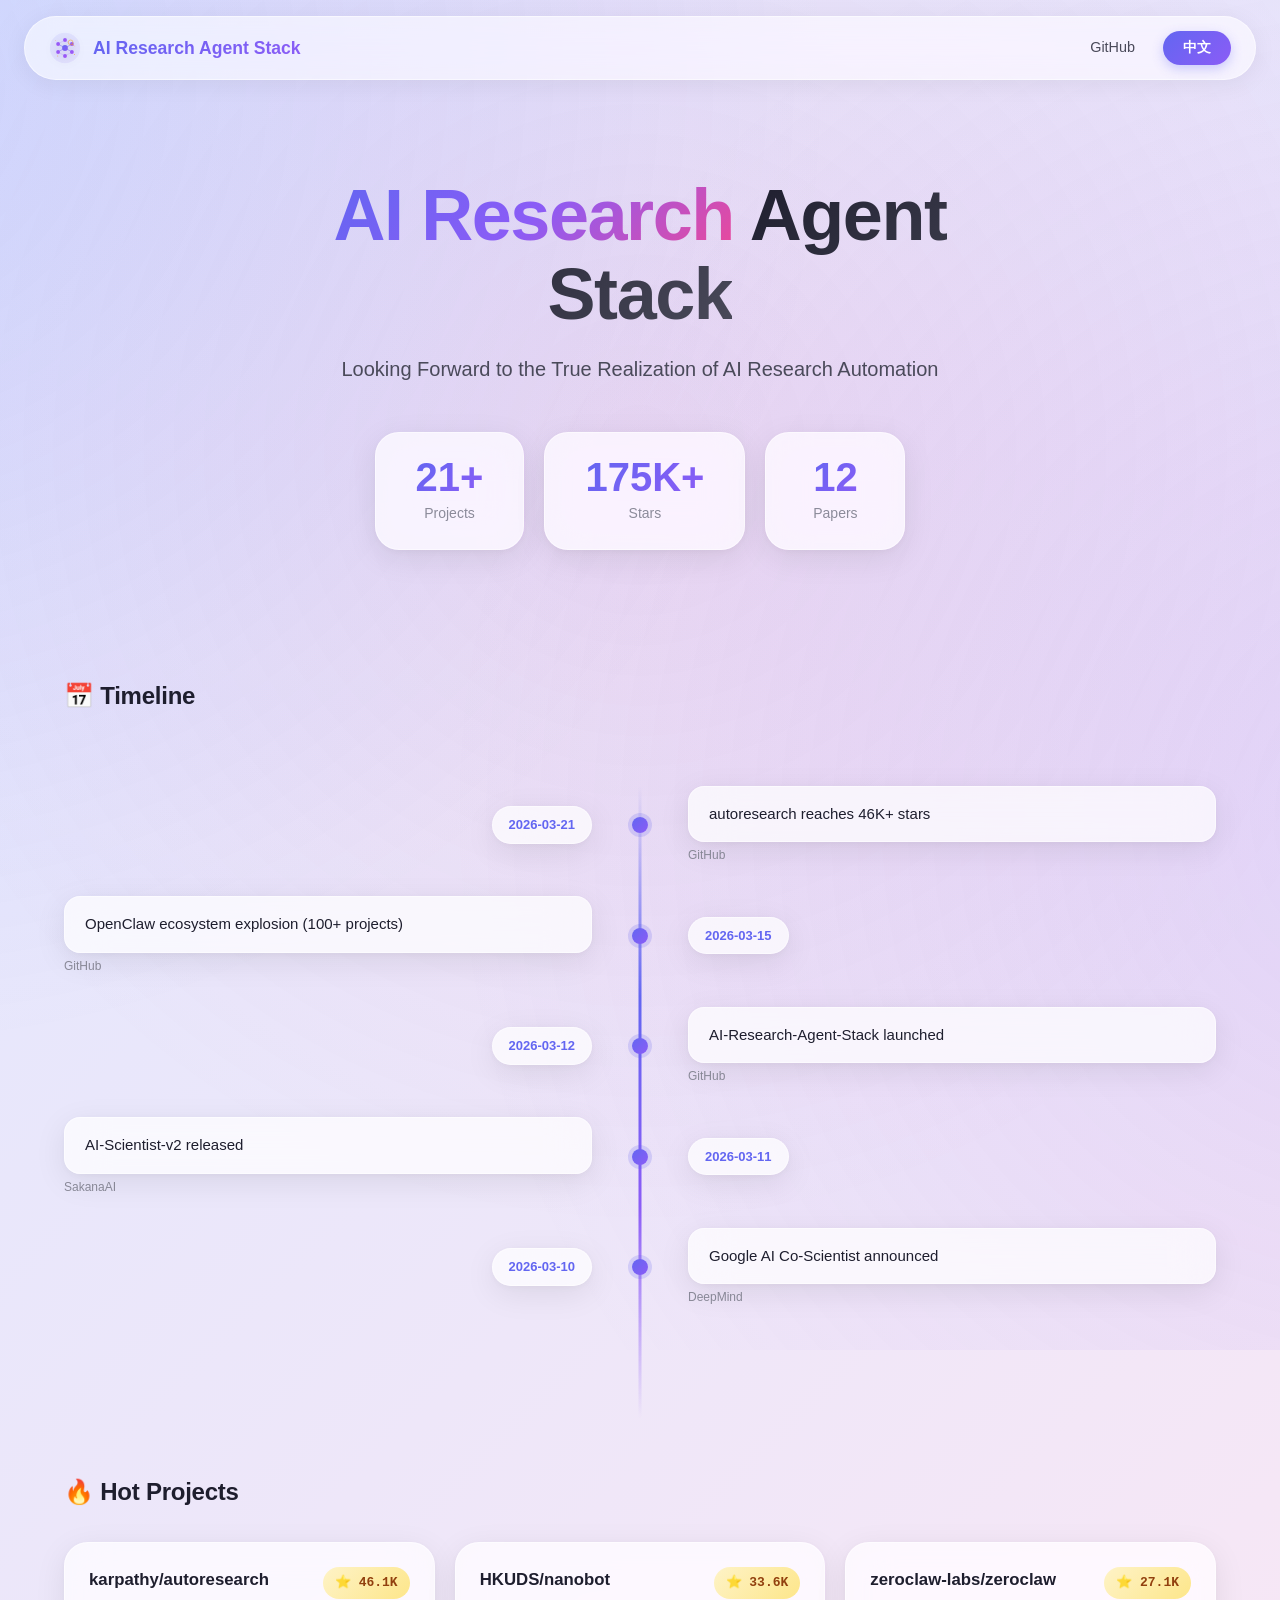
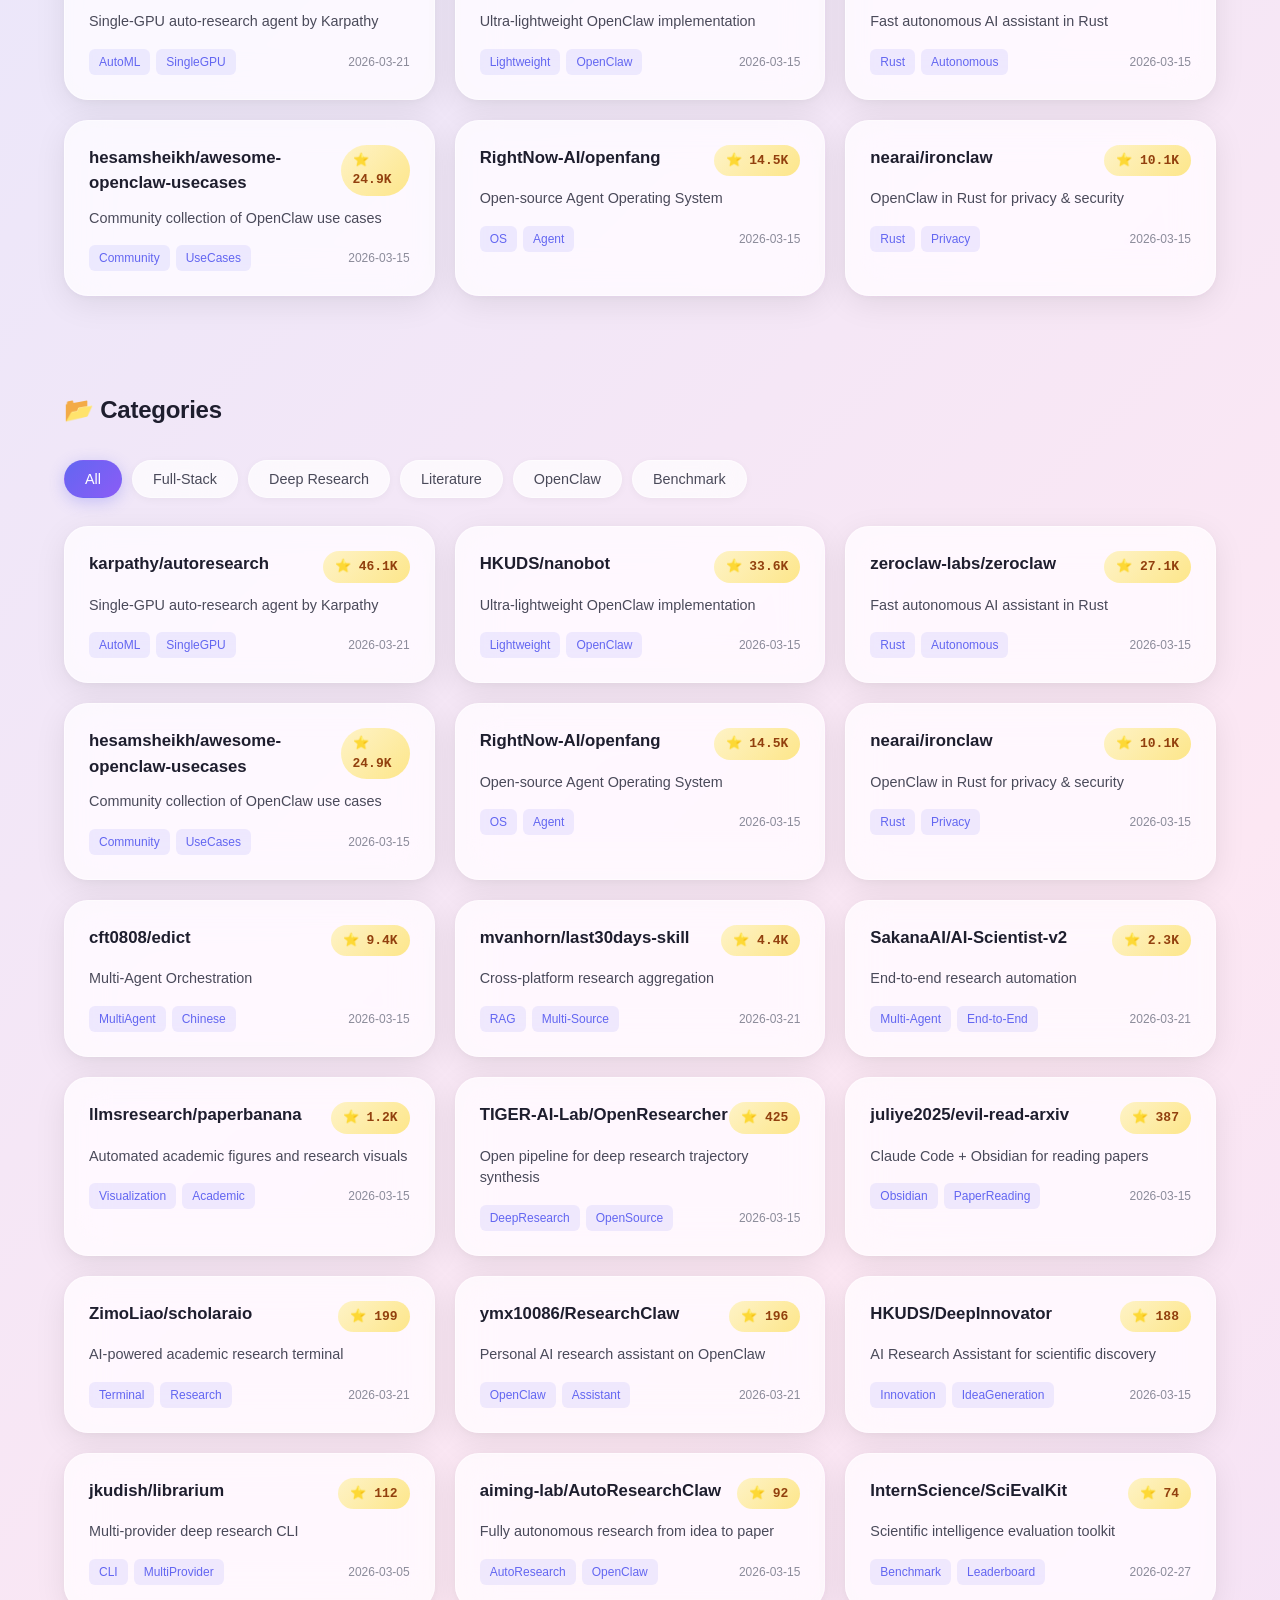
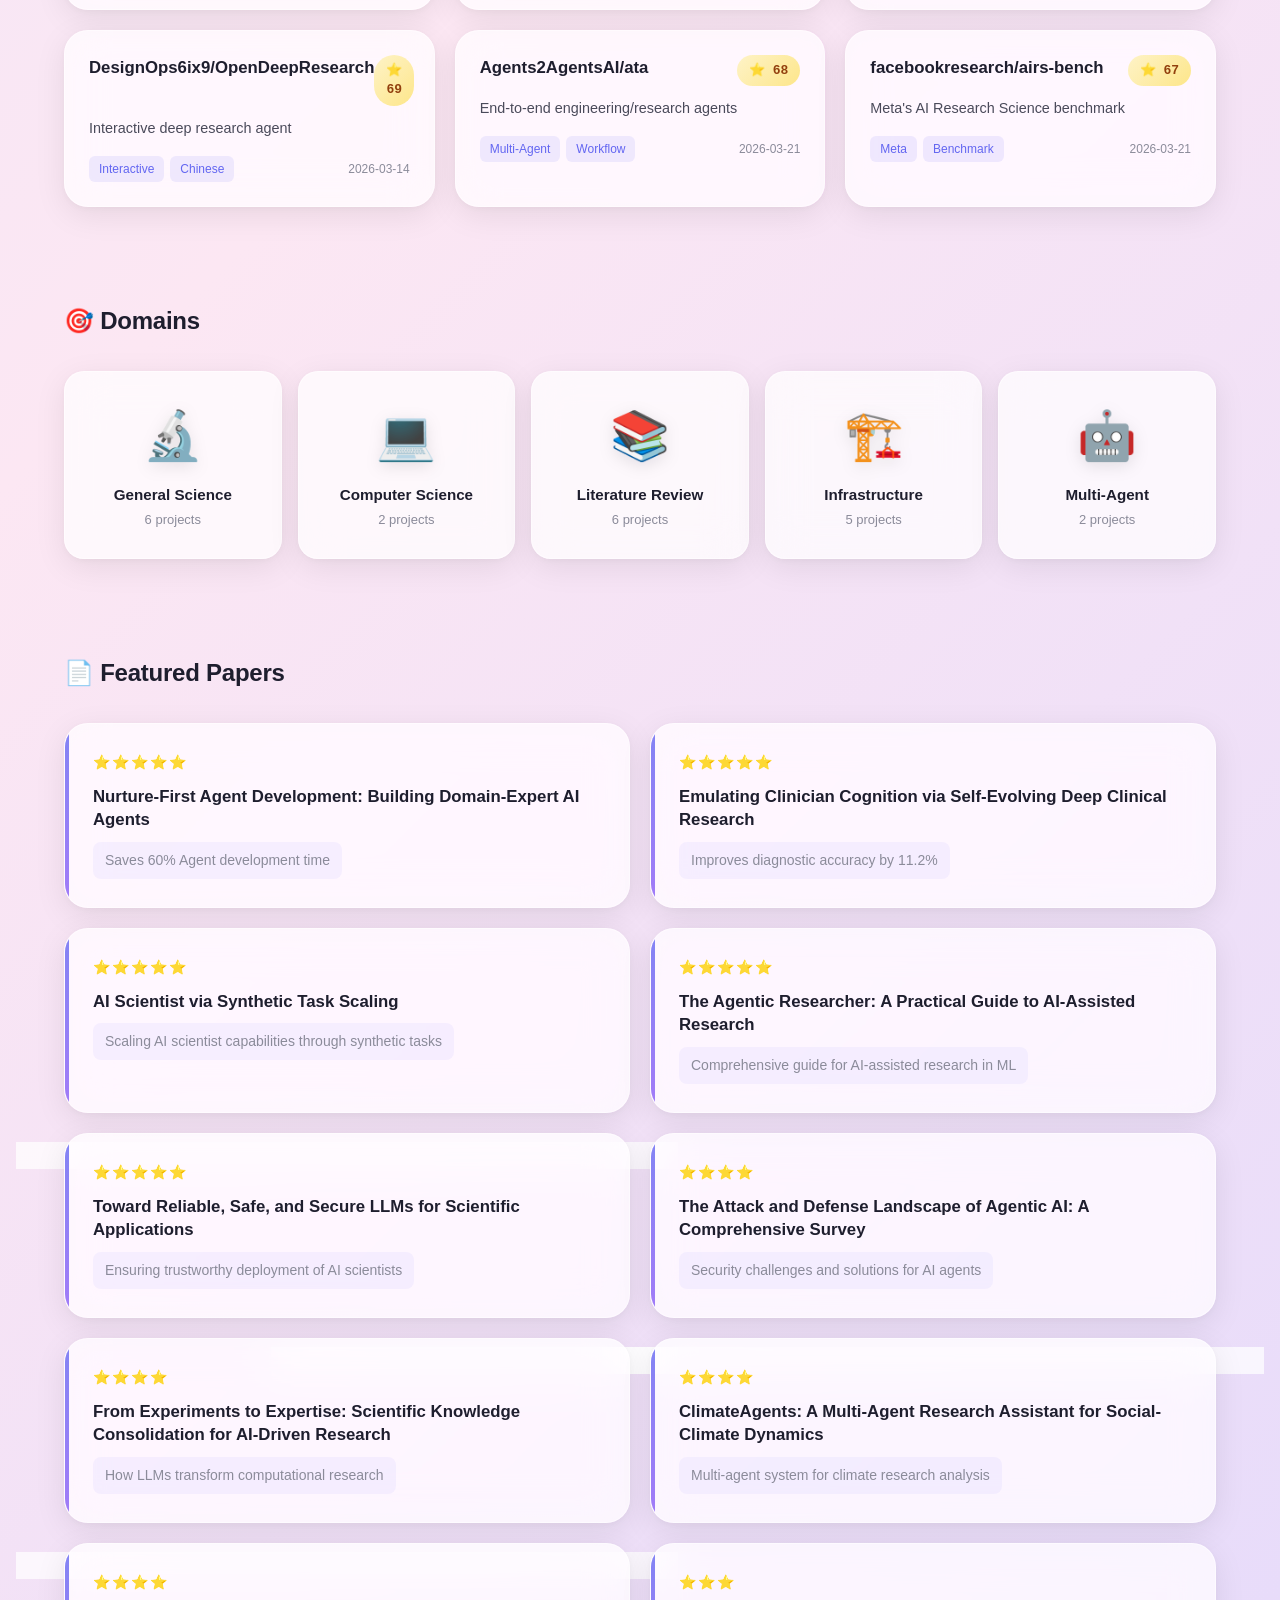
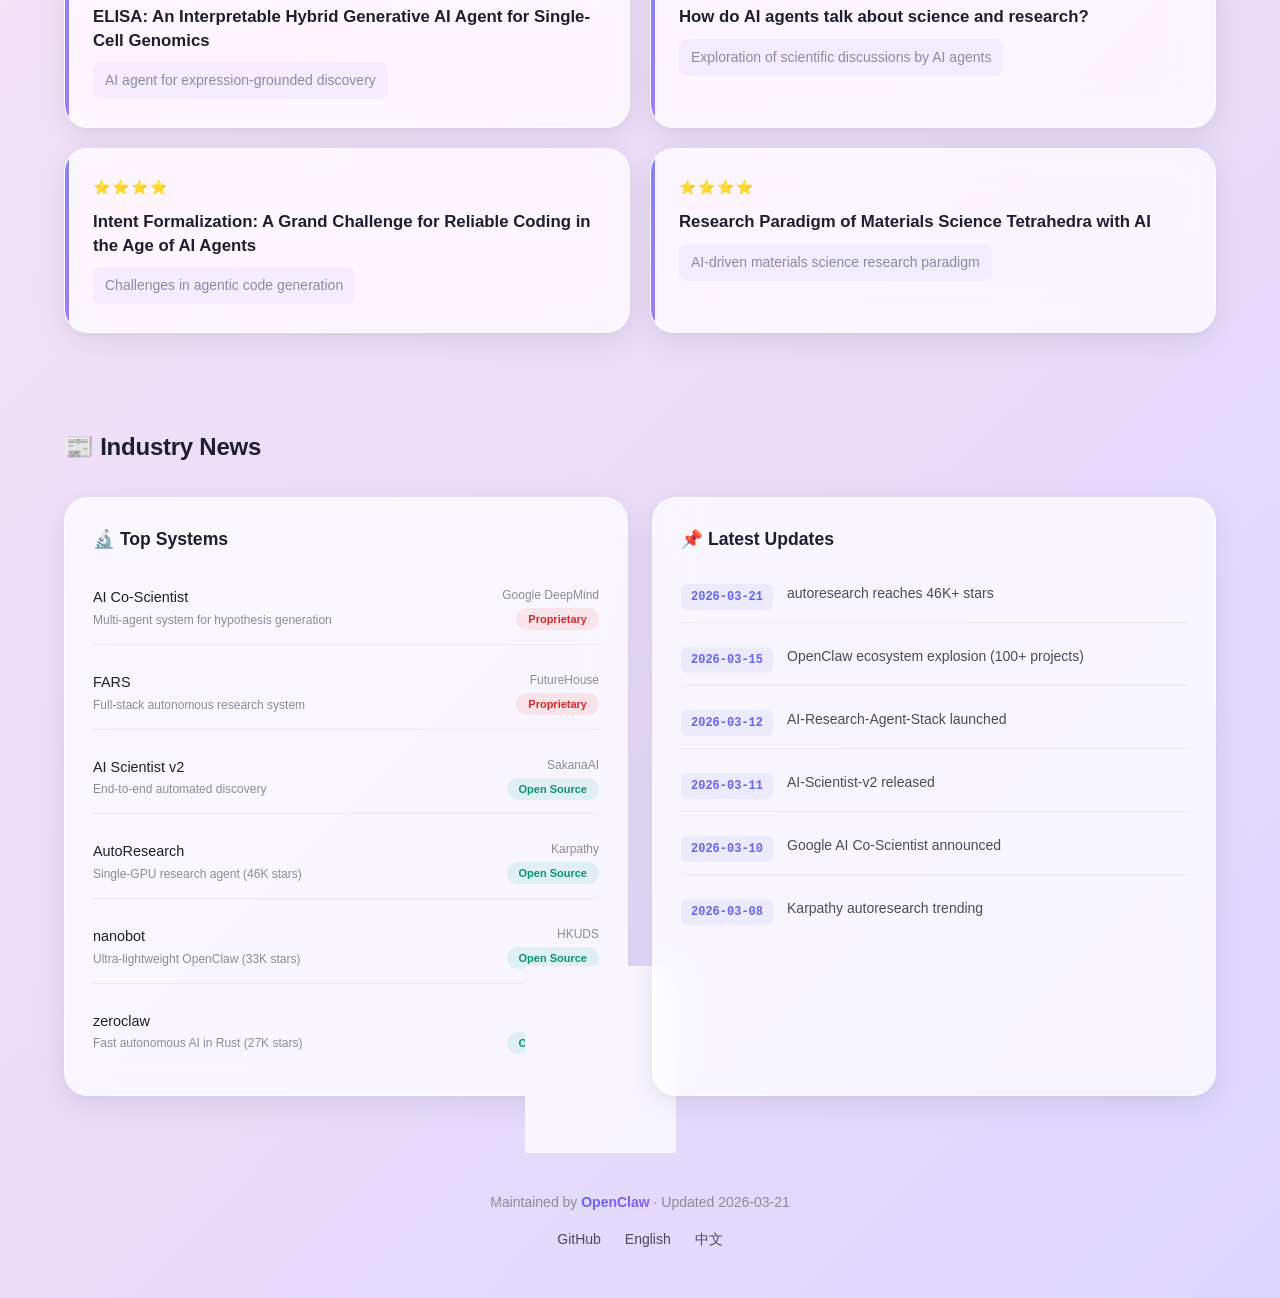
==== commit 5a23fab1: "✨ Redesign with Apple Liquid Glass style - modern glassmorphism UI" ====
--- a/docs/index.html
+++ b/docs/index.html
@@ -6,7 +6,6 @@
     <title>AI Research Agent Stack</title>
     <link rel="icon" type="image/svg+xml" href="assets/logo.svg">
     <link rel="stylesheet" href="css/style.css">
-    <link href="https://fonts.googleapis.com/css2?family=Inter:wght@400;500;600;700&family=JetBrains+Mono:wght@400;500&display=swap" rel="stylesheet">
 </head>
 <body>
     <nav class="navbar">
@@ -43,20 +42,22 @@
                         <span class="stat-label" data-en="Stars" data-zh="Stars">Stars</span>
                     </div>
                     <div class="stat-card">
-                        <span class="stat-num" id="paperCount">4</span>
+                        <span class="stat-num" id="paperCount">12</span>
                         <span class="stat-label" data-en="Papers" data-zh="论文">Papers</span>
                     </div>
                 </div>
             </div>
         </section>
 
-        <!-- Timeline Visualization -->
+        <!-- Timeline Section -->
         <section class="section timeline-section">
-            <h2 class="section-title" data-en="📈 Project Timeline" data-zh="📈 项目时间线">📈 Project Timeline</h2>
-            <div class="timeline-viz" id="timelineViz"></div>
+            <h2 class="section-title" data-en="📅 Timeline" data-zh="📅 时间线">📅 Timeline</h2>
+            <div class="timeline-container" id="timelineContainer">
+                <div class="timeline-line"></div>
+            </div>
         </section>
 
-        <!-- Top Projects -->
+        <!-- Hot Projects -->
         <section class="section">
             <h2 class="section-title" data-en="🔥 Hot Projects" data-zh="🔥 热门项目">🔥 Hot Projects</h2>
             <div class="projects-grid" id="topProjects"></div>
@@ -76,9 +77,9 @@
             <div class="projects-list" id="allProjects"></div>
         </section>
 
-        <!-- Domain Cards -->
+        <!-- Domains -->
         <section class="section">
-            <h2 class="section-title" data-en="🎓 Domains" data-zh="🎓 领域">🎓 Domains</h2>
+            <h2 class="section-title" data-en="🎯 Domains" data-zh="🎯 领域">🎯 Domains</h2>
             <div class="domain-grid" id="domains"></div>
         </section>
 
@@ -93,11 +94,11 @@
             <h2 class="section-title" data-en="📰 Industry News" data-zh="📰 行业动态">📰 Industry News</h2>
             <div class="news-grid">
                 <div class="news-card">
-                    <h3 data-en="🔥 Top Systems" data-zh="🔥 顶级系统">🔥 Top Systems</h3>
+                    <h3 data-en="🔬 Top Systems" data-zh="🔬 顶级系统">🔬 Top Systems</h3>
                     <div class="systems-list" id="topSystems"></div>
                 </div>
                 <div class="news-card">
-                    <h3 data-en="📅 Timeline" data-zh="📅 时间线">📅 Timeline</h3>
+                    <h3 data-en="📌 Latest Updates" data-zh="📌 最新动态">📌 Latest Updates</h3>
                     <div class="events-list" id="eventsList"></div>
                 </div>
             </div>
@@ -105,7 +106,7 @@
     </main>
 
     <footer class="footer">
-        <p>Maintained by <strong>OpenClaw</strong> · Updated 2026-03-16</p>
+        <p>Maintained by <strong>OpenClaw</strong> · Updated 2026-03-21</p>
         <div class="footer-links">
             <a href="https://github.com/caimingshuo/AI-Research-Agent-Stack" target="_blank">GitHub</a>
             <a href="https://github.com/caimingshuo/AI-Research-Agent-Stack/blob/main/README.md">English</a>
@@ -115,4 +116,4 @@
 
     <script src="js/app.js"></script>
 </body>
-</html>+</html>
--- a/docs/css/style.css
+++ b/docs/css/style.css
@@ -1,49 +1,95 @@
-/* ========== Variables ========== */
+/* ========== Apple Liquid Glass Design System ========== */
 :root {
-    --bg-primary: #fafbfc;
-    --bg-secondary: #ffffff;
-    --bg-tertiary: #f1f3f5;
-    --text-primary: #1a1a2e;
+    /* Glass Variables */
+    --glass-bg: rgba(255, 255, 255, 0.72);
+    --glass-bg-hover: rgba(255, 255, 255, 0.85);
+    --glass-border: rgba(255, 255, 255, 0.5);
+    --glass-shadow: 0 8px 32px rgba(0, 0, 0, 0.08), 0 2px 8px rgba(0, 0, 0, 0.04);
+    --glass-shadow-lg: 0 20px 60px rgba(0, 0, 0, 0.12), 0 8px 24px rgba(0, 0, 0, 0.06);
+    
+    /* Colors */
+    --bg-gradient: linear-gradient(135deg, #667eea 0%, #764ba2 50%, #f093fb 100%);
+    --accent-primary: #6366f1;
+    --accent-secondary: #8b5cf6;
+    --text-primary: #1e1e2e;
     --text-secondary: #4a4a5a;
-    --text-muted: #868692;
-    --accent-blue: #4f46e5;
-    --accent-purple: #7c3aed;
-    --accent-cyan: #06b6d4;
-    --accent-amber: #f59e0b;
-    --accent-green: #10b981;
-    --accent-red: #ef4444;
-    --border: #e5e7eb;
-    --shadow: 0 1px 3px rgba(0,0,0,0.08), 0 1px 2px rgba(0,0,0,0.04);
-    --shadow-lg: 0 10px 40px rgba(0,0,0,0.08);
-    --radius: 12px;
-    --radius-sm: 8px;
-    --gradient: linear-gradient(135deg, var(--accent-blue) 0%, var(--accent-purple) 100%);
-}
-
-/* ========== Reset & Base ========== */
+    --text-muted: #8b8b9a;
+    
+    /* Spacing */
+    --radius-xl: 24px;
+    --radius-lg: 20px;
+    --radius-md: 16px;
+    --radius-sm: 12px;
+}
+
+/* ========== Base & Reset ========== */
 * { margin: 0; padding: 0; box-sizing: border-box; }
 
 body {
-    font-family: 'Inter', -apple-system, BlinkMacSystemFont, 'Segoe UI', sans-serif;
-    background: var(--bg-primary);
+    font-family: -apple-system, BlinkMacSystemFont, 'SF Pro Display', 'SF Pro Text', 'Helvetica Neue', sans-serif;
+    background: linear-gradient(135deg, #e0e7ff 0%, #fce7f3 50%, #ddd6fe 100%);
+    min-height: 100vh;
     color: var(--text-primary);
-    line-height: 1.6;
+    line-height: 1.5;
     -webkit-font-smoothing: antialiased;
+    -moz-osx-font-smoothing: grayscale;
+}
+
+/* Decorative Background Blobs */
+body::before {
+    content: '';
+    position: fixed;
+    top: -50%;
+    left: -50%;
+    width: 200%;
+    height: 200%;
+    background: 
+        radial-gradient(circle at 20% 30%, rgba(99, 102, 241, 0.15) 0%, transparent 40%),
+        radial-gradient(circle at 80% 70%, rgba(139, 92, 246, 0.15) 0%, transparent 40%),
+        radial-gradient(circle at 50% 50%, rgba(236, 72, 153, 0.1) 0%, transparent 50%);
+    z-index: -1;
+    animation: float 20s ease-in-out infinite;
+}
+
+@keyframes float {
+    0%, 100% { transform: translate(0, 0) rotate(0deg); }
+    33% { transform: translate(30px, -30px) rotate(5deg); }
+    66% { transform: translate(-20px, 20px) rotate(-3deg); }
+}
+
+/* ========== Glass Card Base ========== */
+.glass-card {
+    background: var(--glass-bg);
+    backdrop-filter: blur(20px) saturate(180%);
+    -webkit-backdrop-filter: blur(20px) saturate(180%);
+    border: 1px solid var(--glass-border);
+    border-radius: var(--radius-lg);
+    box-shadow: var(--glass-shadow);
+    transition: all 0.4s cubic-bezier(0.4, 0, 0.2, 1);
+}
+
+.glass-card:hover {
+    background: var(--glass-bg-hover);
+    box-shadow: var(--glass-shadow-lg);
+    transform: translateY(-4px);
 }
 
 /* ========== Navigation ========== */
 .navbar {
     position: sticky;
-    top: 0;
-    background: rgba(255, 255, 255, 0.95);
-    backdrop-filter: blur(12px);
-    border-bottom: 1px solid var(--border);
-    padding: 0 24px;
-    height: 64px;
+    top: 16px;
+    margin: 16px 24px;
+    padding: 12px 24px;
+    z-index: 100;
     display: flex;
     justify-content: space-between;
     align-items: center;
-    z-index: 100;
+    background: rgba(255, 255, 255, 0.6);
+    backdrop-filter: blur(20px) saturate(180%);
+    -webkit-backdrop-filter: blur(20px) saturate(180%);
+    border: 1px solid rgba(255, 255, 255, 0.5);
+    border-radius: 100px;
+    box-shadow: 0 4px 24px rgba(0, 0, 0, 0.06);
 }
 
 .nav-brand {
@@ -53,15 +99,15 @@
 }
 
 .nav-logo {
-    width: 28px;
-    height: 28px;
-    flex-shrink: 0;
+    width: 32px;
+    height: 32px;
+    filter: drop-shadow(0 2px 4px rgba(0,0,0,0.1));
 }
 
 .nav-title {
     font-weight: 700;
-    font-size: 1rem;
-    background: var(--gradient);
+    font-size: 1.1rem;
+    background: linear-gradient(135deg, var(--accent-primary), var(--accent-secondary));
     -webkit-background-clip: text;
     -webkit-text-fill-color: transparent;
     background-clip: text;
@@ -69,111 +115,124 @@
 
 .nav-actions {
     display: flex;
-    gap: 16px;
+    gap: 12px;
     align-items: center;
 }
 
 .nav-link {
     color: var(--text-secondary);
     text-decoration: none;
+    font-size: 0.9rem;
+    font-weight: 500;
+    padding: 8px 16px;
+    border-radius: 100px;
+    transition: all 0.3s ease;
+}
+
+.nav-link:hover {
+    background: rgba(99, 102, 241, 0.1);
+    color: var(--accent-primary);
+}
+
+.btn-lang {
+    background: linear-gradient(135deg, var(--accent-primary), var(--accent-secondary));
+    border: none;
+    border-radius: 100px;
+    padding: 8px 20px;
+    color: white;
     font-size: 0.875rem;
-    font-weight: 500;
-    transition: color 0.2s;
-}
-
-.nav-link:hover { color: var(--accent-blue); }
-
-.btn-lang {
-    background: var(--bg-tertiary);
-    border: none;
-    border-radius: 6px;
-    padding: 6px 12px;
-    color: var(--text-secondary);
-    font-size: 0.875rem;
-    font-weight: 500;
+    font-weight: 600;
     cursor: pointer;
-    transition: all 0.2s;
-}
-
-.btn-lang:hover { background: var(--border); }
-
-/* ========== Hero ========== */
+    transition: all 0.3s ease;
+    box-shadow: 0 4px 12px rgba(99, 102, 241, 0.3);
+}
+
+.btn-lang:hover {
+    transform: scale(1.05);
+    box-shadow: 0 6px 20px rgba(99, 102, 241, 0.4);
+}
+
+/* ========== Hero Section ========== */
 .hero {
-    background: var(--gradient);
     padding: 80px 24px;
     text-align: center;
-    position: relative;
-    overflow: hidden;
-}
-
-.hero::before {
-    content: '';
-    position: absolute;
-    top: 0;
-    left: 0;
-    right: 0;
-    bottom: 0;
-    background: url("data:image/svg+xml,%3Csvg width='60' height='60' viewBox='0 0 60 60' xmlns='http://www.w3.org/2000/svg'%3E%3Cg fill='none' fill-rule='evenodd'%3E%3Cg fill='%23ffffff' fill-opacity='0.05'%3E%3Cpath d='M36 34v-4h-2v4h-4v2h4v4h2v-4h4v-2h-4zm0-30V0h-2v4h-4v2h4v4h2V6h4V4h-4zM6 34v-4H4v4H0v2h4v4h2v-4h4v-2H6zM6 4V0H4v4H0v2h4v4h2V6h4V4H6z'/%3E%3C/g%3E%3C/g%3E%3C/svg%3E");
-    opacity: 0.4;
 }
 
 .hero-content {
-    position: relative;
     max-width: 800px;
     margin: 0 auto;
 }
 
 .hero-title {
-    font-size: clamp(2.5rem, 6vw, 4rem);
+    font-size: clamp(2.5rem, 8vw, 4.5rem);
     font-weight: 800;
-    margin-bottom: 16px;
     line-height: 1.1;
+    margin-bottom: 20px;
+    letter-spacing: -0.02em;
 }
 
 .title-gradient {
-    color: white;
+    background: linear-gradient(135deg, var(--accent-primary), var(--accent-secondary), #ec4899);
+    -webkit-background-clip: text;
+    -webkit-text-fill-color: transparent;
+    background-clip: text;
 }
 
 .title-accent {
-    color: rgba(255, 255, 255, 0.85);
+    background: linear-gradient(135deg, #1e1e2e, #4a4a5a);
+    -webkit-background-clip: text;
+    -webkit-text-fill-color: transparent;
+    background-clip: text;
 }
 
 .hero-subtitle {
-    font-size: 1.125rem;
-    color: rgba(255, 255, 255, 0.9);
-    margin-bottom: 40px;
+    font-size: 1.25rem;
+    color: var(--text-secondary);
+    margin-bottom: 48px;
     font-weight: 400;
+    max-width: 600px;
+    margin-left: auto;
+    margin-right: auto;
 }
 
 .hero-stats {
     display: flex;
     justify-content: center;
-    gap: 24px;
+    gap: 20px;
     flex-wrap: wrap;
 }
 
 .stat-card {
-    background: rgba(255, 255, 255, 0.15);
-    backdrop-filter: blur(8px);
-    border: 1px solid rgba(255, 255, 255, 0.2);
-    border-radius: var(--radius);
-    padding: 20px 32px;
-    min-width: 120px;
+    background: var(--glass-bg);
+    backdrop-filter: blur(20px) saturate(180%);
+    border: 1px solid var(--glass-border);
+    border-radius: var(--radius-xl);
+    padding: 24px 40px;
+    min-width: 140px;
+    box-shadow: var(--glass-shadow);
+    transition: all 0.4s ease;
+}
+
+.stat-card:hover {
+    transform: translateY(-8px) scale(1.02);
+    box-shadow: var(--glass-shadow-lg);
 }
 
 .stat-num {
     display: block;
-    font-size: 2rem;
-    font-weight: 700;
-    font-family: 'JetBrains Mono', monospace;
-    color: white;
+    font-size: 2.5rem;
+    font-weight: 800;
+    background: linear-gradient(135deg, var(--accent-primary), var(--accent-secondary));
+    -webkit-background-clip: text;
+    -webkit-text-fill-color: transparent;
+    background-clip: text;
     line-height: 1;
     margin-bottom: 4px;
 }
 
 .stat-label {
-    font-size: 0.8125rem;
-    color: rgba(255, 255, 255, 0.8);
+    font-size: 0.875rem;
+    color: var(--text-muted);
     font-weight: 500;
 }
 
@@ -185,103 +244,127 @@
 }
 
 .section-title {
-    font-size: 1.25rem;
+    font-size: 1.5rem;
     font-weight: 700;
-    margin-bottom: 24px;
+    margin-bottom: 32px;
     color: var(--text-primary);
-}
-
-/* ========== Timeline Visualization ========== */
+    letter-spacing: -0.01em;
+}
+
+/* ========== Timeline - Modern Design ========== */
 .timeline-section {
-    background: var(--bg-secondary);
-    border-top: 1px solid var(--border);
-    border-bottom: 1px solid var(--border);
-}
-
-.timeline-viz {
-    background: var(--bg-tertiary);
-    border-radius: var(--radius);
-    padding: 32px;
-}
-
-.timeline-chart {
-    display: flex;
-    flex-direction: column;
+    background: transparent;
+}
+
+.timeline-container {
+    position: relative;
+    padding: 40px 0;
+}
+
+.timeline-line {
+    position: absolute;
+    left: 50%;
+    transform: translateX(-50%);
+    width: 3px;
+    height: 100%;
+    background: linear-gradient(180deg, transparent, var(--accent-primary), var(--accent-secondary), transparent);
+    border-radius: 2px;
+}
+
+.timeline-item {
+    display: flex;
     align-items: center;
-}
-
-.timeline-bars {
-    display: flex;
-    align-items: flex-end;
-    justify-content: center;
-    gap: 48px;
-    height: 160px;
-    padding-bottom: 40px;
-    border-bottom: 2px solid var(--border);
-    width: 100%;
-    max-width: 400px;
-}
-
-.timeline-bar-wrapper {
-    display: flex;
-    flex-direction: column;
-    align-items: center;
+    margin-bottom: 32px;
     position: relative;
 }
 
-.timeline-bar {
-    width: 60px;
-    background: var(--gradient);
-    border-radius: 8px 8px 0 0;
+.timeline-item:nth-child(odd) {
+    flex-direction: row-reverse;
+}
+
+.timeline-date-badge {
+    flex: 1;
+    text-align: right;
+    padding-right: 40px;
+}
+
+.timeline-item:nth-child(odd) .timeline-date-badge {
+    text-align: left;
+    padding-right: 0;
+    padding-left: 40px;
+}
+
+.timeline-date {
+    display: inline-block;
+    background: var(--glass-bg);
+    backdrop-filter: blur(20px);
+    padding: 8px 16px;
+    border-radius: 100px;
+    font-size: 0.8125rem;
+    font-weight: 600;
+    color: var(--accent-primary);
+    border: 1px solid var(--glass-border);
+    box-shadow: var(--glass-shadow);
+}
+
+.timeline-dot {
+    width: 16px;
+    height: 16px;
+    background: linear-gradient(135deg, var(--accent-primary), var(--accent-secondary));
+    border-radius: 50%;
     position: relative;
-    transition: all 0.3s ease;
-    cursor: pointer;
-    display: flex;
-    align-items: flex-start;
-    justify-content: center;
-    padding-top: 8px;
-}
-
-.timeline-bar:hover {
-    opacity: 0.85;
-    transform: scaleY(1.02);
-    box-shadow: 0 4px 12px rgba(79, 70, 229, 0.3);
-}
-
-.bar-count {
-    font-size: 0.875rem;
-    font-weight: 700;
-    color: white;
-    font-family: 'JetBrains Mono', monospace;
-}
-
-.timeline-bar-label {
-    position: absolute;
-    bottom: -32px;
-    font-size: 0.875rem;
-    font-weight: 600;
-    color: var(--text-secondary);
-}
-
-.timeline-legend {
-    margin-top: 16px;
-    font-size: 0.8125rem;
+    z-index: 2;
+    box-shadow: 0 0 0 4px rgba(99, 102, 241, 0.2);
+    animation: pulse 2s ease-in-out infinite;
+}
+
+@keyframes pulse {
+    0%, 100% { box-shadow: 0 0 0 4px rgba(99, 102, 241, 0.2); }
+    50% { box-shadow: 0 0 0 8px rgba(99, 102, 241, 0.1); }
+}
+
+.timeline-event-badge {
+    flex: 1;
+    padding-left: 40px;
+}
+
+.timeline-item:nth-child(odd) .timeline-event-badge {
+    padding-left: 0;
+    padding-right: 40px;
+}
+
+.timeline-event-text {
+    background: var(--glass-bg);
+    backdrop-filter: blur(20px);
+    padding: 16px 20px;
+    border-radius: var(--radius-md);
+    font-size: 0.9375rem;
+    color: var(--text-primary);
+    border: 1px solid var(--glass-border);
+    box-shadow: var(--glass-shadow);
+}
+
+.timeline-source {
+    font-size: 0.75rem;
     color: var(--text-muted);
-}
-
-/* ========== Project Cards ========== */
+    margin-top: 4px;
+}
+
+/* ========== Project Cards - Glass Style ========== */
 .projects-grid {
     display: grid;
-    grid-template-columns: repeat(auto-fill, minmax(320px, 1fr));
-    gap: 16px;
+    grid-template-columns: repeat(auto-fill, minmax(340px, 1fr));
+    gap: 20px;
 }
 
 .project-card {
-    background: var(--bg-secondary);
-    border: 1px solid var(--border);
-    border-radius: var(--radius);
-    padding: 20px;
-    transition: all 0.2s;
+    background: var(--glass-bg);
+    backdrop-filter: blur(20px) saturate(180%);
+    border: 1px solid var(--glass-border);
+    border-radius: var(--radius-xl);
+    padding: 24px;
+    box-shadow: var(--glass-shadow);
+    transition: all 0.4s cubic-bezier(0.4, 0, 0.2, 1);
     position: relative;
     overflow: hidden;
 }
@@ -292,16 +375,15 @@
     top: 0;
     left: 0;
     right: 0;
-    height: 3px;
-    background: var(--gradient);
+    height: 4px;
+    background: linear-gradient(90deg, var(--accent-primary), var(--accent-secondary), #ec4899);
     opacity: 0;
-    transition: opacity 0.2s;
+    transition: opacity 0.3s ease;
 }
 
 .project-card:hover {
-    border-color: var(--accent-blue);
-    box-shadow: var(--shadow-lg);
-    transform: translateY(-2px);
+    transform: translateY(-8px);
+    box-shadow: var(--glass-shadow-lg);
 }
 
 .project-card:hover::before {
@@ -317,177 +399,199 @@
 
 .project-name {
     font-weight: 600;
-    font-size: 1rem;
+    font-size: 1.05rem;
+}
+
+.project-name a {
     color: var(--text-primary);
-}
-
-.project-name a {
-    color: inherit;
     text-decoration: none;
-}
-
-.project-name a:hover { color: var(--accent-blue); }
+    transition: color 0.3s ease;
+}
+
+.project-name a:hover {
+    color: var(--accent-primary);
+}
 
 .project-stars {
-    display: flex;
-    align-items: center;
-    gap: 4px;
-    background: linear-gradient(135deg, #fef3c7 0%, #fde68a 100%);
-    color: #92400e;
-    font-size: 0.75rem;
-    font-weight: 600;
-    padding: 4px 8px;
-    border-radius: 6px;
-    font-family: 'JetBrains Mono', monospace;
-}
-
-.project-desc {
-    font-size: 0.875rem;
-    color: var(--text-secondary);
-    margin-bottom: 12px;
-    line-height: 1.5;
-}
-
-.project-meta {
-    display: flex;
-    justify-content: space-between;
-    align-items: center;
-    font-size: 0.75rem;
-}
-
-.project-category {
     display: inline-flex;
     align-items: center;
     gap: 4px;
+    background: linear-gradient(135deg, #fef3c7, #fde68a);
+    color: #92400e;
+    font-size: 0.8125rem;
+    font-weight: 700;
+    padding: 6px 12px;
+    border-radius: 100px;
+    font-family: 'SF Mono', Monaco, monospace;
+}
+
+.project-desc {
+    font-size: 0.9rem;
+    color: var(--text-secondary);
+    margin-bottom: 16px;
+    line-height: 1.5;
+}
+
+.project-footer {
+    display: flex;
+    justify-content: space-between;
+    align-items: center;
+}
+
+.tag {
+    display: inline-block;
+    background: rgba(99, 102, 241, 0.1);
+    color: var(--accent-primary);
+    padding: 4px 10px;
+    border-radius: 6px;
+    font-size: 0.75rem;
+    font-weight: 500;
+    margin-right: 6px;
+}
+
+.project-updated {
+    font-size: 0.75rem;
     color: var(--text-muted);
-}
-
-.project-tags {
-    display: flex;
-    gap: 6px;
-}
-
-.tag {
-    background: var(--bg-tertiary);
-    color: var(--text-secondary);
-    padding: 3px 8px;
-    border-radius: 4px;
-    font-size: 0.6875rem;
-    font-weight: 500;
 }
 
 /* ========== Category Tabs ========== */
 .category-tabs {
     display: flex;
-    gap: 8px;
-    margin-bottom: 24px;
+    gap: 10px;
+    margin-bottom: 28px;
     flex-wrap: wrap;
 }
 
 .tab-btn {
-    background: var(--bg-secondary);
-    border: 1px solid var(--border);
+    background: var(--glass-bg);
+    backdrop-filter: blur(20px);
+    border: 1px solid var(--glass-border);
     border-radius: 100px;
-    padding: 8px 16px;
-    font-size: 0.875rem;
+    padding: 10px 20px;
+    font-size: 0.9rem;
     font-weight: 500;
     color: var(--text-secondary);
     cursor: pointer;
-    transition: all 0.2s;
+    transition: all 0.3s ease;
+    box-shadow: 0 2px 8px rgba(0,0,0,0.04);
 }
 
 .tab-btn:hover {
-    border-color: var(--accent-blue);
-    color: var(--accent-blue);
+    background: rgba(99, 102, 241, 0.1);
+    color: var(--accent-primary);
+    border-color: rgba(99, 102, 241, 0.3);
 }
 
 .tab-btn.active {
-    background: var(--gradient);
+    background: linear-gradient(135deg, var(--accent-primary), var(--accent-secondary));
     border-color: transparent;
     color: white;
-}
-
-/* ========== Projects List ========== */
-.projects-list {
-    display: flex;
-    flex-direction: column;
-    gap: 12px;
-}
-
-.project-row {
+    box-shadow: 0 4px 16px rgba(99, 102, 241, 0.3);
+}
+
+/* ========== Papers Grid - Beautiful Cards ========== */
+.papers-grid {
     display: grid;
-    grid-template-columns: 1fr auto auto;
-    gap: 16px;
-    align-items: center;
-    background: var(--bg-secondary);
-    border: 1px solid var(--border);
-    border-radius: var(--radius-sm);
-    padding: 16px 20px;
-    transition: all 0.2s;
-}
-
-.project-row:hover {
-    border-color: var(--accent-blue);
-    box-shadow: var(--shadow);
-}
-
-.project-row-name {
-    font-weight: 600;
-    font-size: 0.9375rem;
-}
-
-.project-row-name a {
+    grid-template-columns: repeat(auto-fill, minmax(380px, 1fr));
+    gap: 20px;
+}
+
+.paper-card {
+    background: var(--glass-bg);
+    backdrop-filter: blur(20px) saturate(180%);
+    border: 1px solid var(--glass-border);
+    border-radius: var(--radius-xl);
+    padding: 28px;
+    box-shadow: var(--glass-shadow);
+    transition: all 0.4s cubic-bezier(0.4, 0, 0.2, 1);
+    position: relative;
+    overflow: hidden;
+}
+
+.paper-card::before {
+    content: '';
+    position: absolute;
+    top: 0;
+    left: 0;
+    width: 4px;
+    height: 100%;
+    background: linear-gradient(180deg, var(--accent-primary), var(--accent-secondary));
+    opacity: 0.8;
+}
+
+.paper-card:hover {
+    transform: translateY(-6px) translateX(4px);
+    box-shadow: var(--glass-shadow-lg);
+}
+
+.paper-rating {
+    margin-bottom: 12px;
+    letter-spacing: 2px;
+    font-size: 0.875rem;
+}
+
+.paper-title {
+    font-weight: 600;
+    font-size: 1.05rem;
+    margin-bottom: 10px;
+    line-height: 1.4;
     color: var(--text-primary);
+}
+
+.paper-title a {
+    color: inherit;
     text-decoration: none;
-}
-
-.project-row-name a:hover { color: var(--accent-blue); }
-
-.project-row-desc {
-    font-size: 0.8125rem;
+    transition: color 0.3s ease;
+}
+
+.paper-title a:hover {
+    color: var(--accent-primary);
+}
+
+.paper-meta {
+    font-size: 0.875rem;
     color: var(--text-muted);
-    margin-top: 2px;
-}
-
-.project-row-stars {
-    font-family: 'JetBrains Mono', monospace;
-    font-size: 0.8125rem;
-    font-weight: 600;
-    color: var(--accent-amber);
-    white-space: nowrap;
-}
-
-/* ========== Domain Grid ========== */
+    padding: 8px 12px;
+    background: rgba(99, 102, 241, 0.06);
+    border-radius: 8px;
+    display: inline-block;
+}
+
+/* ========== Domain Cards ========== */
 .domain-grid {
     display: grid;
-    grid-template-columns: repeat(auto-fill, minmax(200px, 1fr));
+    grid-template-columns: repeat(auto-fill, minmax(180px, 1fr));
     gap: 16px;
 }
 
 .domain-card {
-    background: var(--bg-secondary);
-    border: 1px solid var(--border);
-    border-radius: var(--radius);
-    padding: 20px;
+    background: var(--glass-bg);
+    backdrop-filter: blur(20px);
+    border: 1px solid var(--glass-border);
+    border-radius: var(--radius-lg);
+    padding: 28px 20px;
     text-align: center;
-    transition: all 0.2s;
+    box-shadow: var(--glass-shadow);
+    transition: all 0.4s ease;
 }
 
 .domain-card:hover {
-    border-color: var(--accent-purple);
-    transform: translateY(-2px);
+    transform: translateY(-6px);
+    box-shadow: var(--glass-shadow-lg);
 }
 
 .domain-icon {
-    font-size: 2.5rem;
+    font-size: 3rem;
     margin-bottom: 12px;
     display: block;
+    filter: drop-shadow(0 4px 8px rgba(0,0,0,0.1));
 }
 
 .domain-name {
     font-weight: 600;
-    font-size: 0.9375rem;
+    font-size: 0.95rem;
     margin-bottom: 4px;
+    color: var(--text-primary);
 }
 
 .domain-count {
@@ -495,68 +599,30 @@
     color: var(--text-muted);
 }
 
-/* ========== Papers Grid ========== */
-.papers-grid {
-    display: flex;
-    flex-direction: column;
-    gap: 16px;
-}
-
-.paper-card {
-    background: var(--bg-secondary);
-    border: 1px solid var(--border);
-    border-left: 4px solid var(--accent-purple);
-    border-radius: var(--radius);
-    padding: 20px;
-}
-
-.paper-rating {
-    color: var(--accent-amber);
-    font-size: 0.875rem;
-    margin-bottom: 8px;
-    letter-spacing: 2px;
-}
-
-.paper-title {
-    font-weight: 600;
-    font-size: 1rem;
-    margin-bottom: 8px;
-    line-height: 1.4;
-}
-
-.paper-title a {
-    color: var(--text-primary);
-    text-decoration: none;
-}
-
-.paper-title a:hover { color: var(--accent-blue); }
-
-.paper-meta {
-    font-size: 0.8125rem;
-    color: var(--text-muted);
-}
-
-/* ========== News Grid ========== */
+/* ========== News Section ========== */
 .news-grid {
     display: grid;
-    grid-template-columns: repeat(auto-fit, minmax(300px, 1fr));
+    grid-template-columns: repeat(auto-fit, minmax(320px, 1fr));
     gap: 24px;
 }
 
 .news-card {
-    background: var(--bg-secondary);
-    border: 1px solid var(--border);
-    border-radius: var(--radius);
-    padding: 24px;
+    background: var(--glass-bg);
+    backdrop-filter: blur(20px);
+    border: 1px solid var(--glass-border);
+    border-radius: var(--radius-xl);
+    padding: 28px;
+    box-shadow: var(--glass-shadow);
 }
 
 .news-card h3 {
-    font-size: 1rem;
-    font-weight: 600;
-    margin-bottom: 16px;
-}
-
-.systems-list {
+    font-size: 1.1rem;
+    font-weight: 600;
+    margin-bottom: 20px;
+    color: var(--text-primary);
+}
+
+.systems-list, .events-list {
     display: flex;
     flex-direction: column;
     gap: 12px;
@@ -566,9 +632,9 @@
     display: flex;
     justify-content: space-between;
     align-items: center;
-    padding: 12px 0;
-    border-bottom: 1px solid var(--border);
-    font-size: 0.875rem;
+    padding: 14px 0;
+    border-bottom: 1px solid rgba(0,0,0,0.05);
+    font-size: 0.9rem;
 }
 
 .system-item:last-child {
@@ -576,9 +642,9 @@
 }
 
 .system-item:hover {
-    background: var(--bg-tertiary);
-    margin: 0 -12px;
-    padding: 12px;
+    background: rgba(99, 102, 241, 0.04);
+    margin: 0 -14px;
+    padding: 14px;
     border-radius: var(--radius-sm);
 }
 
@@ -592,52 +658,29 @@
     margin-top: 2px;
 }
 
-.system-status {
-    font-size: 0.6875rem;
-    font-weight: 600;
-    padding: 4px 8px;
-    border-radius: 4px;
-}
-
-.system-status.open {
-    background: #d1fae5;
-    color: #065f46;
-}
-
-.system-status.closed {
-    background: #fee2e2;
-    color: #991b1b;
-}
-
 .status-badge {
     font-size: 0.6875rem;
     font-weight: 600;
-    padding: 4px 10px;
+    padding: 5px 12px;
     border-radius: 100px;
     white-space: nowrap;
 }
 
 .status-badge.open {
-    background: #d1fae5;
-    color: #065f46;
+    background: rgba(16, 185, 129, 0.1);
+    color: #059669;
 }
 
 .status-badge.closed {
-    background: #fee2e2;
-    color: #991b1b;
-}
-
-.events-list {
-    display: flex;
-    flex-direction: column;
-    gap: 12px;
+    background: rgba(239, 68, 68, 0.1);
+    color: #dc2626;
 }
 
 .event-item {
     display: flex;
-    gap: 12px;
+    gap: 14px;
     padding: 12px 0;
-    border-bottom: 1px solid var(--border);
+    border-bottom: 1px solid rgba(0,0,0,0.05);
     font-size: 0.875rem;
 }
 
@@ -646,59 +689,92 @@
 }
 
 .event-date {
-    font-family: 'JetBrains Mono', monospace;
+    font-family: 'SF Mono', Monaco, monospace;
     font-size: 0.75rem;
-    color: var(--accent-blue);
-    font-weight: 500;
+    color: var(--accent-primary);
+    font-weight: 600;
     white-space: nowrap;
+    background: rgba(99, 102, 241, 0.08);
+    padding: 4px 10px;
+    border-radius: 6px;
+    height: fit-content;
 }
 
 .event-text {
     color: var(--text-secondary);
+    line-height: 1.4;
 }
 
 /* ========== Footer ========== */
 .footer {
     text-align: center;
-    padding: 40px 24px;
-    border-top: 1px solid var(--border);
+    padding: 48px 24px;
     color: var(--text-muted);
     font-size: 0.875rem;
 }
 
+.footer strong {
+    background: linear-gradient(135deg, var(--accent-primary), var(--accent-secondary));
+    -webkit-background-clip: text;
+    -webkit-text-fill-color: transparent;
+    background-clip: text;
+    font-weight: 600;
+}
+
 .footer-links {
-    margin-top: 12px;
+    margin-top: 16px;
     display: flex;
     justify-content: center;
     gap: 24px;
 }
 
 .footer-links a {
-    color: var(--accent-blue);
+    color: var(--text-secondary);
     text-decoration: none;
     font-weight: 500;
-}
-
-.footer-links a:hover { text-decoration: underline; }
+    transition: color 0.3s ease;
+}
+
+.footer-links a:hover {
+    color: var(--accent-primary);
+}
 
 /* ========== Responsive ========== */
 @media (max-width: 768px) {
+    .navbar {
+        margin: 12px 16px;
+        padding: 10px 16px;
+    }
+    
     .hero { padding: 60px 20px; }
     .hero-stats { gap: 12px; }
-    .stat-card { padding: 16px 24px; min-width: 100px; }
-    .stat-num { font-size: 1.5rem; }
+    .stat-card { padding: 20px 28px; min-width: 110px; }
+    .stat-num { font-size: 2rem; }
+    
     .section { padding: 32px 16px; }
     .projects-grid { grid-template-columns: 1fr; }
-    .project-row { grid-template-columns: 1fr; gap: 8px; }
-    .project-row-stars { justify-self: start; }
+    .papers-grid { grid-template-columns: 1fr; }
+    
+    .timeline-line { left: 20px; }
+    .timeline-item, .timeline-item:nth-child(odd) { flex-direction: column; align-items: flex-start; padding-left: 48px; }
+    .timeline-date-badge, .timeline-item:nth-child(odd) .timeline-date-badge { text-align: left; padding: 0; margin-bottom: 8px; }
+    .timeline-event-badge, .timeline-item:nth-child(odd) .timeline-event-badge { padding: 0; }
+    .timeline-dot { position: absolute; left: 12px; }
 }
 
 /* ========== Animations ========== */
-@keyframes fadeIn {
-    from { opacity: 0; transform: translateY(10px); }
+@keyframes fadeInUp {
+    from { opacity: 0; transform: translateY(20px); }
     to { opacity: 1; transform: translateY(0); }
 }
 
-.project-card, .project-row, .domain-card, .paper-card {
-    animation: fadeIn 0.3s ease-out;
-}+.project-card, .paper-card, .domain-card {
+    animation: fadeInUp 0.5s ease-out backwards;
+}
+
+.project-card:nth-child(1), .paper-card:nth-child(1) { animation-delay: 0.05s; }
+.project-card:nth-child(2), .paper-card:nth-child(2) { animation-delay: 0.1s; }
+.project-card:nth-child(3), .paper-card:nth-child(3) { animation-delay: 0.15s; }
+.project-card:nth-child(4), .paper-card:nth-child(4) { animation-delay: 0.2s; }
+.project-card:nth-child(5), .paper-card:nth-child(5) { animation-delay: 0.25s; }
+.project-card:nth-child(6), .paper-card:nth-child(6) { animation-delay: 0.3s; }
